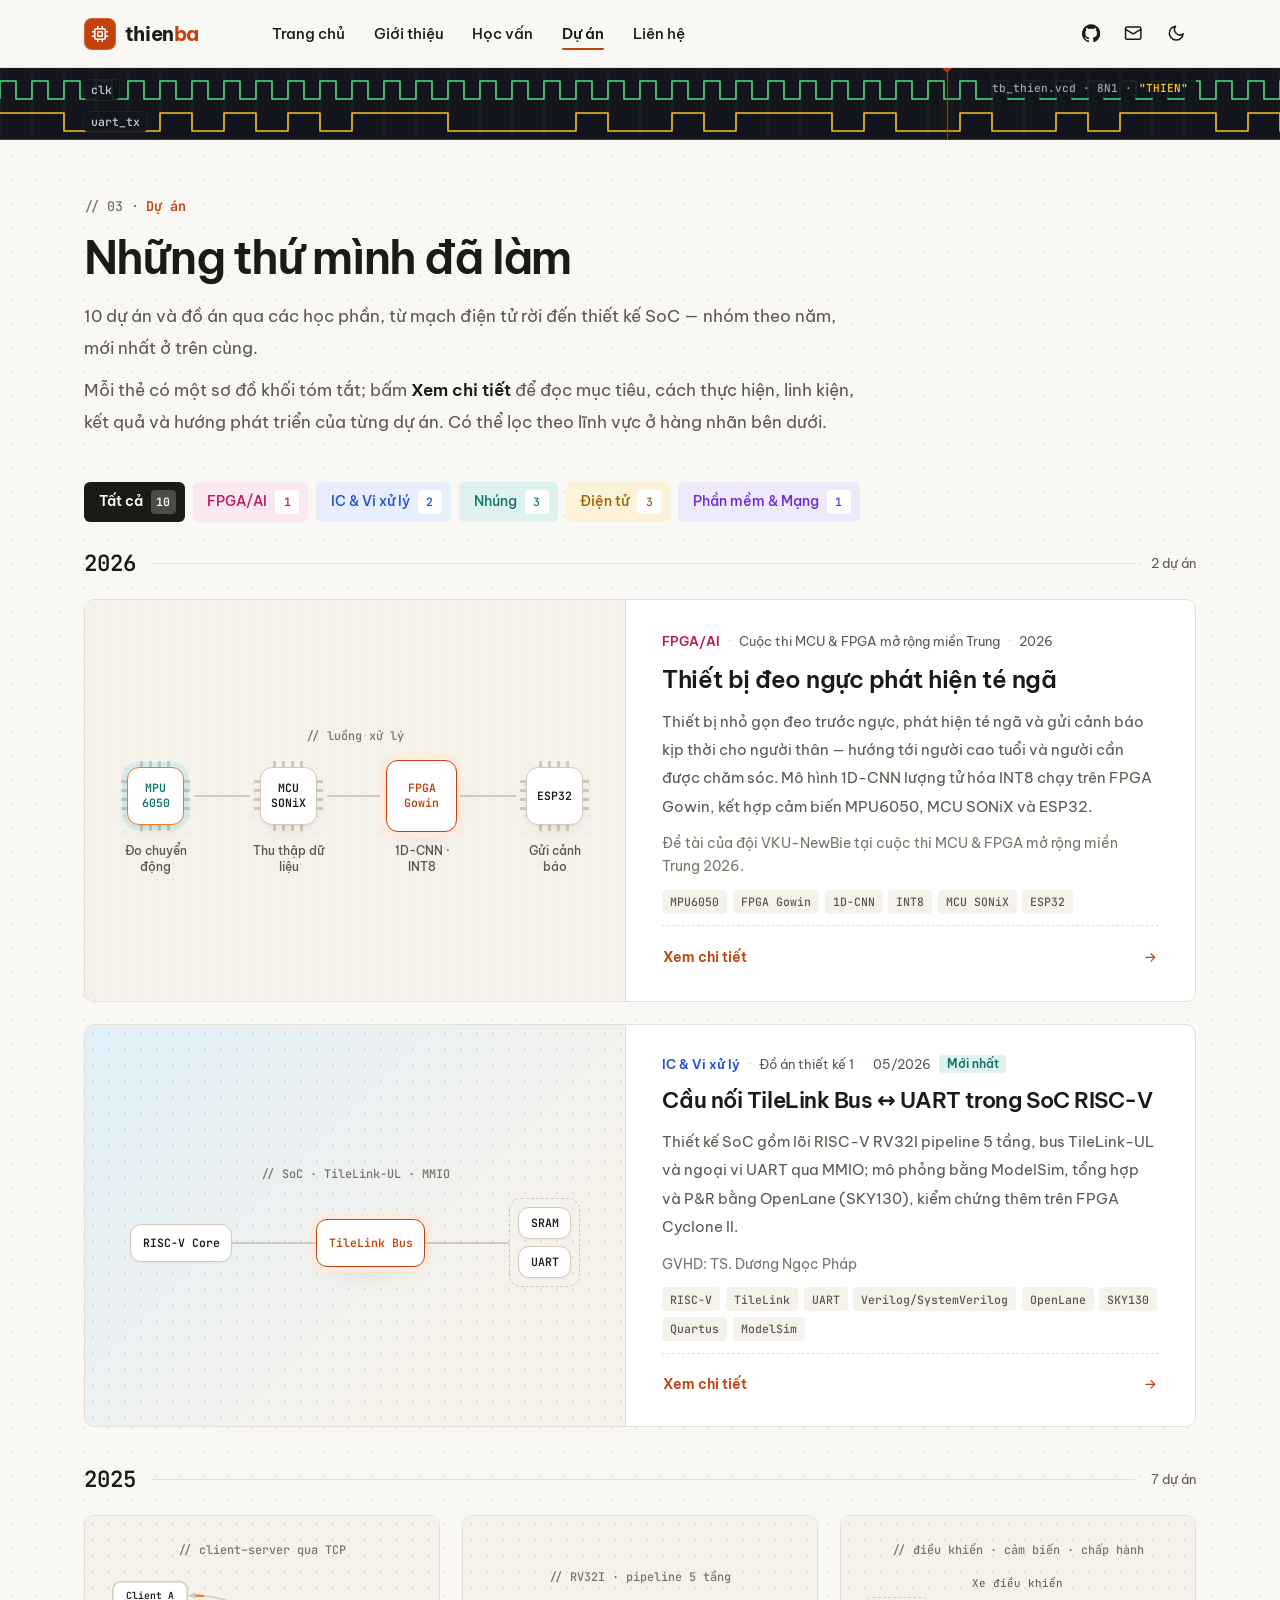
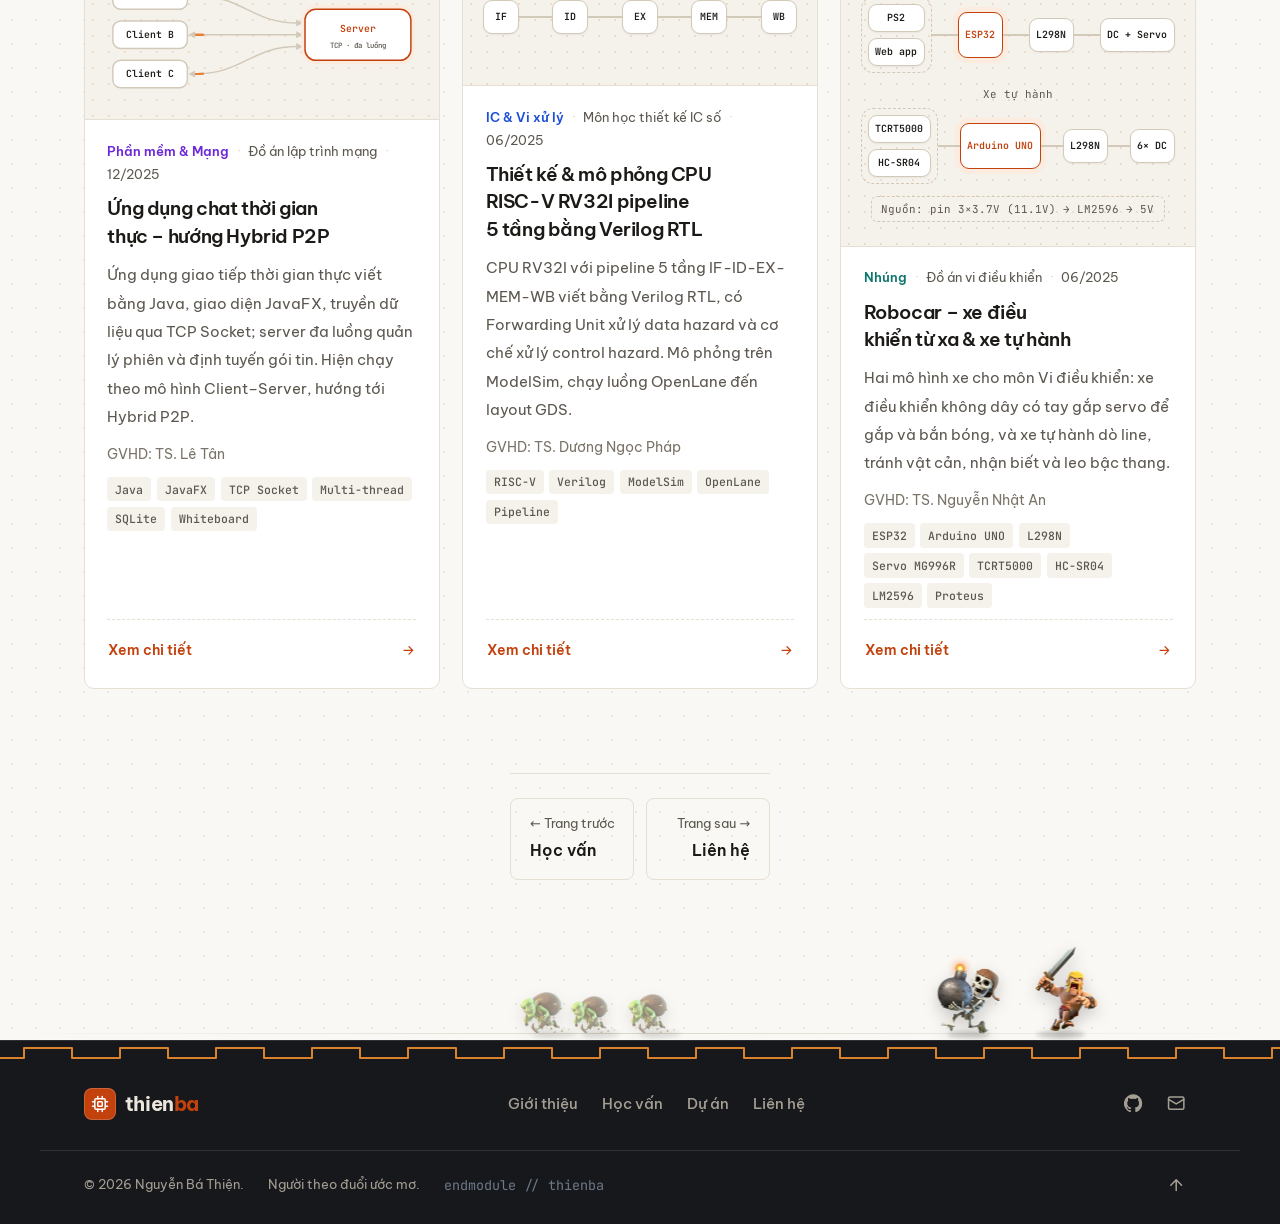
==== du-an.html @ 03f658b6 "Đổi chữ logo thiện.v thành thienba Co-Authored-By: Claude Opus 5.5 <noreply@anthropic.com>" ====
<!DOCTYPE html>
<html lang="vi">
<head>
  <meta charset="UTF-8">
  <meta name="viewport" content="width=device-width, initial-scale=1">

  <!-- ========== SEO cơ bản ========== -->
  <title>Dự án · Nguyễn Bá Thiện</title>
  <meta name="description" content="Các dự án và đồ án của Nguyễn Bá Thiện: CPU RISC-V RV32I pipeline 5 tầng, cầu nối TileLink ↔ UART trong SoC, AI trên FPGA, hệ thống nhúng với ESP32/Arduino và mạch điện tử số.">
  <meta name="author" content="Nguyễn Bá Thiện">
  <meta name="robots" content="index, follow">
  <meta name="theme-color" content="#faf8f4" media="(prefers-color-scheme: light)">
  <meta name="theme-color" content="#111214" media="(prefers-color-scheme: dark)">
  <!-- SỬA: khi có tên miền riêng (vd: thiennb23.id.vn từ 1/1/2027) thì đổi https://thienic.github.io/ ở cả 5 trang -->
  <link rel="canonical" href="https://thienic.github.io/du-an.html">

  <!-- ========== Open Graph (hiển thị khi chia sẻ lên Facebook, Zalo...) ========== -->
  <meta property="og:type" content="website">
  <meta property="og:site_name" content="Nguyễn Bá Thiện">
  <meta property="og:title" content="Dự án · Nguyễn Bá Thiện">
  <meta property="og:description" content="Các dự án và đồ án của Nguyễn Bá Thiện: CPU RISC-V RV32I pipeline 5 tầng, cầu nối TileLink ↔ UART trong SoC, AI trên FPGA, hệ thống nhúng với ESP32/Arduino và mạch điện tử số.">
  <meta property="og:locale" content="vi_VN">
  <meta property="og:url" content="https://thienic.github.io/du-an.html">
  <meta property="og:image" content="https://thienic.github.io/images/avatar.png">
  <meta name="twitter:card" content="summary_large_image">
  <meta name="twitter:title" content="Dự án · Nguyễn Bá Thiện">
  <meta name="twitter:description" content="Các dự án và đồ án của Nguyễn Bá Thiện: CPU RISC-V RV32I pipeline 5 tầng, cầu nối TileLink ↔ UART trong SoC, AI trên FPGA, hệ thống nhúng với ESP32/Arduino và mạch điện tử số.">

  <!-- Biểu tượng tab trình duyệt (hình con chip) -->
  <link rel="icon" href="data:image/svg+xml,%3Csvg xmlns='http://www.w3.org/2000/svg' viewBox='0 0 32 32'%3E%3Crect width='32' height='32' rx='8' fill='%23c2410c'/%3E%3Cg fill='none' stroke='%23fff' stroke-width='2' stroke-linecap='round'%3E%3Crect x='10' y='10' width='12' height='12' rx='2'/%3E%3Cpath d='M13 6v3M19 6v3M13 23v3M19 23v3M6 13h3M6 19h3M23 13h3M23 19h3'/%3E%3C/g%3E%3C/svg%3E">

  <!-- Font hỗ trợ tốt tiếng Việt -->
  <link rel="preconnect" href="https://fonts.googleapis.com">
  <link rel="preconnect" href="https://fonts.gstatic.com" crossorigin>
  <link href="https://fonts.googleapis.com/css2?family=Be+Vietnam+Pro:wght@400;500;600;700;800&family=JetBrains+Mono:wght@500;600&display=swap" rel="stylesheet">

  <!-- Áp dụng chế độ sáng/tối đã lưu TRƯỚC khi trang hiển thị (tránh nháy màu) -->
  <script>
    (function () {
      var root = document.documentElement;
      root.classList.add('js');
      try {
        var saved = localStorage.getItem('theme');
        if (saved === 'light' || saved === 'dark') root.setAttribute('data-theme', saved);
      } catch (e) { /* trình duyệt chặn localStorage: dùng theo hệ thống */ }
    })();
  </script>

  <!-- Giao diện chung của cả 5 trang -->
  <link rel="stylesheet" href="assets/site.css?v=1f36285a">
</head>
<body>
  <!-- Bộ biểu tượng SVG dùng chung (không cần sửa) -->
  <svg class="sprite" aria-hidden="true" focusable="false" xmlns="http://www.w3.org/2000/svg">
    <symbol id="i-chip" viewBox="0 0 24 24"><rect x="5" y="5" width="14" height="14" rx="2"/><rect x="9" y="9" width="6" height="6" rx="1"/><path d="M9 2v3M15 2v3M9 19v3M15 19v3M2 9h3M2 15h3M19 9h3M19 15h3"/></symbol>
    <symbol id="i-trophy" viewBox="0 0 24 24"><path d="M8 21h8M12 17v4M7 4h10v5a5 5 0 0 1-10 0z"/><path d="M17 5h3v2a3 3 0 0 1-3 3M7 5H4v2a3 3 0 0 0 3 3"/></symbol>
    <symbol id="i-star" viewBox="0 0 24 24"><path d="m12 2 3.1 6.3 6.9 1-5 4.9 1.2 6.8-6.2-3.2-6.2 3.2L7 14.2 2 9.3l6.9-1z"/></symbol>
    <symbol id="i-sun" viewBox="0 0 24 24"><circle cx="12" cy="12" r="4"/><path d="M12 2v2M12 20v2M4.9 4.9l1.4 1.4M17.7 17.7l1.4 1.4M2 12h2M20 12h2M4.9 19.1l1.4-1.4M17.7 6.3l1.4-1.4"/></symbol>
    <symbol id="i-moon" viewBox="0 0 24 24"><path d="M21 12.8A9 9 0 1 1 11.2 3a7 7 0 0 0 9.8 9.8z"/></symbol>
    <symbol id="i-menu" viewBox="0 0 24 24"><path d="M4 7h16M4 12h16M4 17h16"/></symbol>
    <symbol id="i-close" viewBox="0 0 24 24"><path d="M18 6 6 18M6 6l12 12"/></symbol>
    <symbol id="i-arrow" viewBox="0 0 24 24"><path d="M5 12h14M13 6l6 6-6 6"/></symbol>
    <symbol id="i-arrow-up" viewBox="0 0 24 24"><path d="M12 19V5M5 12l7-7 7 7"/></symbol>
    <symbol id="i-external" viewBox="0 0 24 24"><path d="M15 3h6v6M10 14 21 3M18 13v6a2 2 0 0 1-2 2H5a2 2 0 0 1-2-2V8a2 2 0 0 1 2-2h6"/></symbol>
    <symbol id="i-mail" viewBox="0 0 24 24"><rect x="2" y="4" width="20" height="16" rx="2"/><path d="m22 7-10 6L2 7"/></symbol>
    <symbol id="i-copy" viewBox="0 0 24 24"><rect x="9" y="9" width="13" height="13" rx="2"/><path d="M5 15H4a2 2 0 0 1-2-2V4a2 2 0 0 1 2-2h9a2 2 0 0 1 2 2v1"/></symbol>
    <symbol id="i-github" viewBox="0 0 24 24"><path fill="currentColor" stroke="none" d="M12 .3a12 12 0 0 0-3.8 23.4c.6.1.8-.3.8-.6v-2c-3.3.7-4-1.6-4-1.6-.6-1.4-1.4-1.8-1.4-1.8-1-.7.1-.7.1-.7 1.2.1 1.8 1.2 1.8 1.2 1.1 1.8 2.8 1.3 3.5 1 .1-.8.4-1.3.8-1.6-2.7-.3-5.5-1.3-5.5-5.9 0-1.3.5-2.4 1.2-3.2-.1-.3-.5-1.5.1-3.2 0 0 1-.3 3.3 1.2a11.5 11.5 0 0 1 6 0c2.3-1.5 3.3-1.2 3.3-1.2.6 1.7.2 2.9.1 3.2.8.8 1.2 1.9 1.2 3.2 0 4.6-2.8 5.6-5.5 5.9.4.4.8 1.1.8 2.2v3.3c0 .3.2.7.8.6A12 12 0 0 0 12 .3"/></symbol>
    <symbol id="i-cap" viewBox="0 0 24 24"><path d="M22 10 12 5 2 10l10 5 10-5z"/><path d="M6 12v5c3 3 9 3 12 0v-5"/></symbol>
    <symbol id="i-school" viewBox="0 0 24 24"><path d="M3 21h18M5 21V10l7-5 7 5v11"/><path d="M10 21v-5h4v5M12 10h.01"/></symbol>
    <symbol id="i-book" viewBox="0 0 24 24"><path d="M2 4h6a4 4 0 0 1 4 4v13a3 3 0 0 0-3-3H2zM22 4h-6a4 4 0 0 0-4 4v13a3 3 0 0 1 3-3h7z"/></symbol>
    <symbol id="i-pencil" viewBox="0 0 24 24"><path d="M12 20h9"/><path d="M16.5 3.5a2.1 2.1 0 0 1 3 3L7 19l-4 1 1-4z"/></symbol>
    <symbol id="i-code" viewBox="0 0 24 24"><path d="m16 18 6-6-6-6M8 6l-6 6 6 6"/></symbol>
    <symbol id="i-grid" viewBox="0 0 24 24"><rect x="3" y="3" width="18" height="18" rx="2"/><path d="M3 9h18M3 15h18M9 3v18M15 3v18"/></symbol>
    <symbol id="i-wifi" viewBox="0 0 24 24"><path d="M2 8.8a15 15 0 0 1 20 0M5 12.5a10 10 0 0 1 14 0M8.5 16.3a5 5 0 0 1 7 0M12 20h.01"/></symbol>
    <symbol id="i-users" viewBox="0 0 24 24"><path d="M16 21v-2a4 4 0 0 0-4-4H6a4 4 0 0 0-4 4v2"/><circle cx="9" cy="7" r="4"/><path d="M22 21v-2a4 4 0 0 0-3-3.9M16 3.1a4 4 0 0 1 0 7.8"/></symbol>
    <symbol id="i-user" viewBox="0 0 24 24"><circle cx="12" cy="8" r="4"/><path d="M4 21a8 8 0 0 1 16 0"/></symbol>
    <symbol id="i-bulb" viewBox="0 0 24 24"><path d="M9 18h6M10 22h4M12 2a7 7 0 0 0-4 12.7c.6.5 1 1.3 1 2.1v.2h6v-.2c0-.8.4-1.6 1-2.1A7 7 0 0 0 12 2z"/></symbol>
    <symbol id="i-cloud" viewBox="0 0 24 24"><path d="M12 2v2M4.9 4.9l1.4 1.4M20 12h2M19.1 4.9l-1.4 1.4M15.9 12.7a4 4 0 0 0-5.9-4.2"/><path d="M13 22H7a5 5 0 1 1 4.9-6H13a3 3 0 0 1 0 6z"/></symbol>
    <symbol id="i-board" viewBox="0 0 24 24"><rect x="4" y="3" width="16" height="18" rx="2"/><rect x="8" y="7" width="8" height="6" rx="1"/><path d="M8 17h.01M12 17h.01M16 17h.01"/></symbol>
    <symbol id="i-pin" viewBox="0 0 24 24"><path d="M20 10c0 6-8 12-8 12s-8-6-8-12a8 8 0 0 1 16 0z"/><circle cx="12" cy="10" r="3"/></symbol>
    <symbol id="i-activity" viewBox="0 0 24 24"><path d="M22 12h-4l-3 9L9 3l-3 9H2"/></symbol>
    <symbol id="i-chevron-down" viewBox="0 0 24 24"><path d="m6 9 6 6 6-6"/></symbol>
    <symbol id="i-lock" viewBox="0 0 24 24"><rect x="4" y="11" width="16" height="10" rx="2"/><path d="M8 11V7a4 4 0 0 1 8 0v4"/><path d="M12 15v2"/></symbol>
    <symbol id="i-unlock" viewBox="0 0 24 24"><rect x="4" y="11" width="16" height="10" rx="2"/><path d="M8 11V7a4 4 0 0 1 7.7-1.5"/><path d="M12 15v2"/></symbol>
  </svg>

  <a class="skip-link" href="#noi-dung">Bỏ qua, đến nội dung chính</a>

  <!-- ===================== THANH ĐIỀU HƯỚNG (giống nhau ở cả 5 trang) ===================== -->
  <header class="site-header">
    <nav class="nav container" aria-label="Điều hướng chính">
      <a class="brand" href="index.html" aria-label="Nguyễn Bá Thiện – Trang chủ">
        <span class="brand-mark" aria-hidden="true"><svg class="icon"><use href="#i-chip"/></svg></span><span class="wordmark" aria-hidden="true">thien<span class="wordmark-ext">ba</span></span>
      </a>

      <!-- Menu: mỗi mục là 1 trang riêng; trang đang mở có aria-current="page" -->
      <ul class="nav-menu" id="nav-menu">
        <li><a class="nav-link" href="index.html">Trang chủ</a></li>
        <li><a class="nav-link" href="gioi-thieu.html">Giới thiệu</a></li>
        <li><a class="nav-link" href="hoc-van.html">Học vấn</a></li>
        <li><a class="nav-link is-active" href="du-an.html" aria-current="page">Dự án</a></li>
        <li><a class="nav-link" href="lien-he.html">Liên hệ</a></li>
      </ul>

      <div class="nav-actions">
        <a class="icon-btn" href="https://github.com/thienic" target="_blank" rel="noopener noreferrer" aria-label="GitHub (mở tab mới)" title="GitHub">
          <svg class="icon" aria-hidden="true"><use href="#i-github"/></svg>
        </a>
        <a class="icon-btn" href="mailto:thiennb.23ce@vku.udn.vn" aria-label="Gửi email" title="Gửi email">
          <svg class="icon" aria-hidden="true"><use href="#i-mail"/></svg>
        </a>
        <button class="icon-btn theme-toggle" id="theme-toggle" type="button" aria-label="Đổi chế độ sáng/tối">
          <svg class="icon i-moon" aria-hidden="true"><use href="#i-moon"/></svg>
          <svg class="icon i-sun" aria-hidden="true"><use href="#i-sun"/></svg>
        </button>
      </div>
    </nav>
    <div class="scroll-progress" aria-hidden="true"></div>
  </header>

  <main id="noi-dung" tabindex="-1">

    <!-- ===================== ĐẦU TRANG ===================== -->
    <header class="page-hero">
      <div class="scope scope--mini" aria-hidden="true">
        <div class="scope-track"></div>
        <div class="container scope-inner">
          <ul class="scope-names">
            <li>clk</li>
            <li>uart_tx</li>
          </ul>
          <span class="scope-tag">tb_thien.vcd · 8N1 · <b>"THIEN"</b></span>
        </div>
        <span class="scope-cursor"></span>
      </div>
      <div class="container">
        <p class="eyebrow"><span class="eyebrow-num">03</span>Dự án</p>
        <h1 class="page-title">Những thứ mình đã làm</h1>
        <p class="page-lead">
          <span data-project-total>10</span> dự án và đồ án qua các học phần, từ mạch điện tử rời đến thiết kế SoC — nhóm theo năm, mới nhất ở trên cùng.
        </p>
        <p class="page-lead">
          Mỗi thẻ có một sơ đồ khối tóm tắt; bấm <strong>Xem chi tiết</strong> để đọc mục tiêu, cách thực hiện, linh kiện, kết quả và hướng phát triển của từng dự án. Có thể lọc theo lĩnh vực ở hàng nhãn bên dưới.
        </p>
      </div>
    </header>

    <!-- ===================== DANH SÁCH DỰ ÁN ===================== -->
    <section class="section section--page has-lane" id="du-an" aria-label="Danh sách dự án">
      <div class="container">
        <!-- Bộ lọc: các nút được tạo tự động từ PROJECT_FILTERS trong phần JS -->
        <div class="project-filters reveal" id="project-filters" role="group" aria-label="Lọc dự án theo lĩnh vực"></div>
        <p class="sr-only" id="projects-status" role="status" aria-live="polite"></p>

        <!-- Dự án nổi bật viết sẵn bằng HTML (nội dung chi tiết trong <template class="project-detail">).
             Các dự án còn lại được tạo tự động từ mảng `projects` trong phần JS. -->
        <div class="projects-grid" id="projects-grid">

          <!-- Dự án 1 (nổi bật) — data-category: nhóm lọc, cách nhau bằng dấu cách -->
          <article class="project project--featured reveal spotlight" data-project-id="fall" data-category="fpga" data-year="2026">
            <div class="project-cover" aria-hidden="true">
              <span class="cover-caption">// luồng xử lý</span>
              <!-- SỬA: kiểm tra lại vai trò của từng khối cho đúng thiết kế -->
              <div class="pipeline">
                <div class="pl-node pl-node--sensor">
                  <span class="pl-slot"><span class="pl-chip">MPU<br>6050</span></span>
                  <span class="pl-label">Đo chuyển động</span>
                </div>
                <span class="pl-wire"></span>
                <div class="pl-node">
                  <span class="pl-slot"><span class="pl-chip">MCU<br>SONiX</span></span>
                  <span class="pl-label">Thu thập dữ liệu</span>
                </div>
                <span class="pl-wire"></span>
                <div class="pl-node pl-node--main">
                  <span class="pl-slot"><span class="pl-chip">FPGA<br>Gowin</span></span>
                  <span class="pl-label">1D-CNN · INT8</span>
                </div>
                <span class="pl-wire"></span>
                <div class="pl-node">
                  <span class="pl-slot"><span class="pl-chip">ESP32</span></span>
                  <span class="pl-label">Gửi cảnh báo</span>
                </div>
              </div>
            </div>
            <div class="project-body">
              <p class="project-meta"><span class="project-cat tone-rose">FPGA/AI</span><span class="meta-sep" aria-hidden="true">·</span><span>Cuộc thi MCU &amp; FPGA mở rộng miền Trung</span><span class="meta-sep" aria-hidden="true">·</span><span>2026</span></p>
              <h3 class="project-title" id="p1-title">Thiết bị đeo ngực phát hiện té ngã</h3>
              <p class="project-desc">
                Thiết bị nhỏ gọn đeo trước ngực, phát hiện té ngã và gửi cảnh báo kịp thời cho người thân — hướng tới
                người cao tuổi và người cần được chăm sóc. Mô hình 1D-CNN lượng tử hóa INT8 chạy trên FPGA Gowin,
                kết hợp cảm biến MPU6050, MCU SONiX và ESP32.
              </p>
              <p class="project-advisor">Đề tài của đội VKU-NewBie tại cuộc thi MCU &amp; FPGA mở rộng miền Trung 2026.</p>
              <ul class="tech" aria-label="Công nghệ sử dụng">
                <li>MPU6050</li><li>FPGA Gowin</li><li>1D-CNN</li><li>INT8</li><li>MCU SONiX</li><li>ESP32</li>
              </ul>
              <div class="project-foot">
                <button class="btn btn--soft btn--sm" type="button" data-open-detail aria-haspopup="dialog" aria-describedby="p1-title">
                  Xem chi tiết <svg class="icon icon-arrow" aria-hidden="true"><use href="#i-arrow"/></svg>
                </button>
              </div>
              <!-- SỬA: nội dung chi tiết dự án 1 -->
              <template class="project-detail">
                <h3>Bài toán</h3>
                <p>Té ngã là nguy cơ lớn với người cao tuổi và người cần được chăm sóc. Một thiết bị nhỏ gọn đeo trước ngực giúp phát hiện té ngã và gửi cảnh báo kịp thời cho người thân.</p>
                <h3>Giải pháp</h3>
                <ul>
                  <li>Cảm biến MPU6050 (gia tốc kế và con quay hồi chuyển 3 trục) đo chuyển động của người đeo.</li>
                  <li>Mô hình 1D-CNN xử lý chuỗi dữ liệu chuyển động, được lượng tử hóa INT8 để chạy hiệu quả trên FPGA Gowin.</li>
                  <li>MCU SONiX đảm nhận thu thập và điều phối dữ liệu.</li>
                  <li>ESP32 phụ trách kết nối không dây để gửi cảnh báo.</li>
                </ul>
                <h3>Kết quả</h3>
                <p>Giải Ba Vòng chung kết cuộc thi MCU &amp; FPGA mở rộng miền Trung 2026.</p>
                <div class="modal-links">
                  <!-- SỬA: thay bằng link repo của dự án nếu có -->
                  <a class="btn btn--outline btn--sm" href="https://github.com/thienic" target="_blank" rel="noopener noreferrer">
                    <svg class="icon" aria-hidden="true"><use href="#i-github"/></svg>GitHub<span class="sr-only"> (mở tab mới)</span>
                  </a>
                </div>
              </template>
            </div>
          </article>
          <!-- Các thẻ dự án khác được chèn vào đây bằng JS -->
        </div>
        <p class="projects-empty" id="projects-empty" hidden>Chưa có dự án nào trong nhóm này.</p>
        <!-- Nút Xem thêm / Thu gọn: chỉ hiện khi số dự án vượt PROJECT_LIMIT (trong JS) -->
        <div class="projects-more" id="projects-more-wrap" hidden><div class="projects-more" id="projects-more-wrap" hidden>
          <button class="btn btn--outline" id="projects-more" type="button" aria-expanded="false" aria-controls="projects-grid">
            <span id="projects-more-label">Xem thêm</span>
            <svg class="icon" aria-hidden="true"><use href="#i-chevron-down"/></svg>
          </button>
        </div>

        <!-- Chuyển sang trang trước / sau -->
        <nav class="pager" aria-label="Chuyển trang">
        <a class="pager-link pager-link--prev" href="hoc-van.html">
          <span class="pager-label">← Trang trước</span>
          <span class="pager-title">Học vấn</span>
        </a>
        <a class="pager-link pager-link--next" href="lien-he.html">
          <span class="pager-label">Trang sau →</span>
          <span class="pager-title">Liên hệ</span>
        </a>
        </nav>
      </div>

      <!-- Nhân vật Clash of Clans của trang này (trang trí, bấm vào để xem chiêu).
           SỬA: --x = vị trí ban đầu, --s = cỡ; thêm/bớt nhân vật thì chép/xóa 1 thẻ .barb -->
      <div class="barb-lane barb-lane--section" aria-hidden="true">
        <span class="barb" style="--x:78%; --s:1.12"><span class="barb-body"><span class="barb-sprite"><img src="images/barbarian.png" alt="" width="250" height="296" decoding="async"></span><span class="barb-slash"></span></span><span class="barb-bubble"></span></span>
        <span class="barb barb--goblin" style="--x:40%; --s:1"><span class="barb-body"><span class="barb-sprite"><img src="images/goblin.png" alt="" width="332" height="181" decoding="async"></span><span class="barb-slash"></span></span><span class="barb-bubble"></span></span>
        <span class="barb barb--goblin" style="--x:30%; --s:0.9"><span class="barb-body"><span class="barb-sprite"><img src="images/goblin.png" alt="" width="332" height="181" decoding="async"></span><span class="barb-slash"></span></span><span class="barb-bubble"></span></span>
        <span class="barb barb--goblin" style="--x:20%; --s:0.95"><span class="barb-body"><span class="barb-sprite"><img src="images/goblin.png" alt="" width="332" height="181" decoding="async"></span><span class="barb-slash"></span></span><span class="barb-bubble"></span></span>
        <span class="barb barb--wb" data-face="-1" style="--x:70%; --s:1"><span class="barb-body"><span class="barb-sprite"><img src="images/wall-breaker.png" alt="" width="220" height="238" decoding="async"></span><span class="barb-slash"></span></span><span class="barb-bubble"></span></span>
      </div>
    </section>
  </main>

  <!-- ===================== CHÂN TRANG (giống nhau ở cả 5 trang) ===================== -->
  <footer class="site-footer">
    <div class="footer-signal" aria-hidden="true"></div>
    <div class="container footer-main">
      <a class="brand" href="index.html" aria-label="Trang chủ">
        <span class="brand-mark" aria-hidden="true"><svg class="icon"><use href="#i-chip"/></svg></span><span class="wordmark" aria-hidden="true">thien<span class="wordmark-ext">ba</span></span>
      </a>
      <nav aria-label="Liên kết chân trang">
        <ul class="footer-nav">
          <li><a href="gioi-thieu.html">Giới thiệu</a></li>
          <li><a href="hoc-van.html">Học vấn</a></li>
          <li><a href="du-an.html">Dự án</a></li>
          <li><a href="lien-he.html">Liên hệ</a></li>
        </ul>
      </nav>
      <div class="footer-icons">
        <a class="icon-btn" href="https://github.com/thienic" target="_blank" rel="noopener noreferrer" aria-label="GitHub (mở tab mới)" title="GitHub">
          <svg class="icon" aria-hidden="true"><use href="#i-github"/></svg>
        </a>
        <a class="icon-btn" href="mailto:thiennb.23ce@vku.udn.vn" aria-label="Gửi email" title="Gửi email">
          <svg class="icon" aria-hidden="true"><use href="#i-mail"/></svg>
        </a>
      </div>
    </div>
    <div class="container footer-bottom">
      <p><span>© 2026 Nguyễn Bá Thiện.</span><span>Người theo đuổi ước mơ.</span><span class="footer-code">endmodule // thienba</span></p>
      <a class="icon-btn" href="#top" aria-label="Lên đầu trang" title="Lên đầu trang">
        <svg class="icon" aria-hidden="true"><use href="#i-arrow-up"/></svg>
      </a>
    </div>
  </footer>

  <!-- Hộp thoại chi tiết dự án (nội dung được điền tự động) -->
  <dialog class="modal" id="project-dialog" aria-labelledby="dialog-title" aria-modal="true">
    <div class="modal-head">
      <h2 id="dialog-title">Chi tiết dự án</h2>
      <button class="icon-btn" type="button" data-close-dialog aria-label="Đóng" autofocus>
        <svg class="icon" aria-hidden="true"><use href="#i-close"/></svg>
      </button>
    </div>
    <div class="modal-body" id="dialog-body"></div>
  </dialog>

  <!-- Thông báo nhỏ (ví dụ: đã sao chép email) -->
  <div class="toast" id="toast" role="status" aria-live="polite"></div>

  <!-- Nút lên đầu trang (hiện khi đã cuộn xuống) -->
  <a class="to-top" id="to-top" href="#top" aria-label="Lên đầu trang" title="Lên đầu trang">
    <svg class="icon" aria-hidden="true"><use href="#i-arrow-up"/></svg>
  </a>

  <!-- Mã dùng chung của cả 5 trang -->
  <script src="assets/site.js?v=5d84a2a9"></script>
</body>
</html>
---- assets/site.css ----
/* Giao diện chung cho mọi trang (index, gioi-thieu, hoc-van, du-an, lien-he).
   SỬA màu chủ đạo ở mục 1; các mục được đánh số theo thứ tự xuất hiện trên trang. */
/* =========================================================
   1. BIẾN MÀU & KÍCH THƯỚC (đổi màu chủ đạo tại đây)
   ========================================================= */

:root {
  color-scheme: light;
  /* Nền "giấy ấm" + màu nhấn đồng (copper) như chân chip / đường mạch in */
  --bg: #faf8f4;
  --bg-alt: #f3efe7;
  --surface: #ffffff;
  --surface-2: #f5f2ec;
  --border: #e5dfd4;
  --border-strong: #d2c9b9;
  --text: #1c1a17;
  --text-muted: #5c574f;
  --text-faint: #7a7368;
  --primary: #c2410c;
  --primary-hover: #9a3412;
  --primary-glow: rgba(194, 65, 12, 0.25);
  --on-primary: #ffffff;
  --primary-soft: #fcebdf;
  --primary-ink: #9a3412;
  --accent: #0f766e;
  --accent-bright: #ea7a2e;
  --accent-soft: #e0f2ef;
  /* Bảng màu phụ cho nhãn chủ đề */
  --rose: #be185d;
  --rose-soft: #fce8f1;
  --teal: #0f766e;
  --teal-soft: #e0f2ef;
  --amber: #a16207;
  --amber-soft: #fbf2d8;
  --sky: #0369a1;
  --sky-soft: #e0f0fa;
  --violet: #6d28d9;
  --violet-soft: #efe9fc;
  --blue: #1d4ed8;
  --blue-soft: #e8eefc;
  /* Dải waveform, chân chip, chân trang tối */
  --scope-bg: #12161c;
  --scope-edge: rgba(194, 65, 12, 0.55);
  --scope-label: rgba(18, 22, 28, 0.9);
  --pin: #c98a3a;
  --foot-bg: #16181c;
  --foot-ink: #ebe5db;
  --foot-muted: #a59e93;
  --foot-line: rgba(255, 255, 255, 0.1);
  --grid-dot: rgba(28, 26, 23, 0.075);
  /* Màu huy chương (dùng trong phần Học vấn đã mở khóa) */
  --gold-bg: #fdf6dc;
  --gold-border: #efd98f;
  --gold-text: #6e4c00;
  --bronze-bg: #fbefe6;
  --bronze-text: #7a3510;
  --bronze-border: #ebc4a6;
  --green-bg: #e8f7ee;
  --green-border: #b5e3c7;
  --success-text: #15803d;
  --nav-bg: rgba(250, 248, 244, 0.9);
  --circuit: #c2410c;
  --circuit-opacity: 0.13;
  --dot: rgba(194, 65, 12, 0.13);
  --shadow-sm: 0 1px 2px rgba(28, 26, 23, 0.06);
  --shadow: 0 1px 2px rgba(28, 26, 23, 0.05), 0 10px 28px -16px rgba(28, 26, 23, 0.25);
  --shadow-lg: 0 2px 4px rgba(28, 26, 23, 0.06), 0 26px 50px -26px rgba(28, 26, 23, 0.4);
  --focus: #c2410c;
  --tab-active: #fcebdf;

  --font: "Be Vietnam Pro", system-ui, -apple-system, "Segoe UI", Roboto, Arial, sans-serif;
  --mono: "JetBrains Mono", ui-monospace, SFMono-Regular, Consolas, monospace;
  --radius-sm: 6px;
  --radius: 8px;
  --radius-lg: 12px;
  --nav-h: 68px;
  --container: 1200px;
  --ease: cubic-bezier(0.2, 0.7, 0.2, 1);
}

/* Chế độ tối: theo hệ thống (khi người dùng chưa chọn) */
@media (prefers-color-scheme: dark) {
  :root:not([data-theme="light"]) {
    color-scheme: dark;
    --bg: #111214;
    --bg-alt: #16181b;
    --surface: #1a1c20;
    --surface-2: #212429;
    --border: #2b2f35;
    --border-strong: #3b4048;
    --text: #ece7df;
    --text-muted: #aaa398;
    --text-faint: #8d877d;
    --primary: #f59a5b;
    --primary-hover: #ffb98a;
    --primary-glow: rgba(245, 154, 91, 0.3);
    --on-primary: #1a0e05;
    --primary-soft: rgba(245, 154, 91, 0.14);
    --primary-ink: #ffc9a3;
    --accent: #3dd6c0;
    --accent-bright: #f59a5b;
    --accent-soft: rgba(61, 214, 192, 0.12);
    --rose: #f48fb8;
    --rose-soft: rgba(244, 143, 184, 0.13);
    --teal: #3dd6c0;
    --teal-soft: rgba(61, 214, 192, 0.12);
    --amber: #f0c46a;
    --amber-soft: rgba(240, 196, 106, 0.13);
    --sky: #7cc4ef;
    --sky-soft: rgba(124, 196, 239, 0.13);
    --violet: #b9a2f5;
    --violet-soft: rgba(185, 162, 245, 0.14);
    --blue: #8fb0ff;
    --blue-soft: rgba(143, 176, 255, 0.13);
    --scope-bg: #0b0c0e;
    --scope-edge: rgba(245, 154, 91, 0.4);
    --scope-label: rgba(11, 12, 14, 0.9);
    --pin: #d4994d;
    --foot-bg: #0b0c0e;
    --foot-ink: #e6e0d6;
    --foot-muted: #a39c91;
    --foot-line: rgba(255, 255, 255, 0.09);
    --grid-dot: rgba(255, 255, 255, 0.045);
    --gold-bg: rgba(250, 204, 21, 0.10);
    --gold-border: rgba(250, 204, 21, 0.32);
    --gold-text: #f5d77a;
    --bronze-bg: rgba(205, 127, 50, 0.13);
    --bronze-text: #f2b88f;
    --bronze-border: rgba(205, 127, 50, 0.4);
    --green-bg: rgba(34, 197, 94, 0.11);
    --green-border: rgba(34, 197, 94, 0.36);
    --success-text: #86efac;
    --nav-bg: rgba(17, 18, 20, 0.86);
    --circuit: #f59a5b;
    --circuit-opacity: 0.16;
    --dot: rgba(245, 154, 91, 0.12);
    --shadow-sm: 0 1px 2px rgba(0, 0, 0, 0.4);
    --shadow: 0 1px 2px rgba(0, 0, 0, 0.35), 0 10px 28px -14px rgba(0, 0, 0, 0.6);
    --shadow-lg: 0 2px 4px rgba(0, 0, 0, 0.35), 0 24px 48px -24px rgba(0, 0, 0, 0.7);
    --focus: #ffb98a;
    --tab-active: rgba(245, 154, 91, 0.14);
  }
}

/* Chế độ tối: khi người dùng bấm nút chọn */
:root[data-theme="dark"] {
  color-scheme: dark;
  --bg: #111214;
  --bg-alt: #16181b;
  --surface: #1a1c20;
  --surface-2: #212429;
  --border: #2b2f35;
  --border-strong: #3b4048;
  --text: #ece7df;
  --text-muted: #aaa398;
  --text-faint: #8d877d;
  --primary: #f59a5b;
  --primary-hover: #ffb98a;
  --primary-glow: rgba(245, 154, 91, 0.3);
  --on-primary: #1a0e05;
  --primary-soft: rgba(245, 154, 91, 0.14);
  --primary-ink: #ffc9a3;
  --accent: #3dd6c0;
  --accent-bright: #f59a5b;
  --accent-soft: rgba(61, 214, 192, 0.12);
  --rose: #f48fb8;
  --rose-soft: rgba(244, 143, 184, 0.13);
  --teal: #3dd6c0;
  --teal-soft: rgba(61, 214, 192, 0.12);
  --amber: #f0c46a;
  --amber-soft: rgba(240, 196, 106, 0.13);
  --sky: #7cc4ef;
  --sky-soft: rgba(124, 196, 239, 0.13);
  --violet: #b9a2f5;
  --violet-soft: rgba(185, 162, 245, 0.14);
  --blue: #8fb0ff;
  --blue-soft: rgba(143, 176, 255, 0.13);
  --scope-bg: #0b0c0e;
  --scope-edge: rgba(245, 154, 91, 0.4);
  --scope-label: rgba(11, 12, 14, 0.9);
  --pin: #d4994d;
  --foot-bg: #0b0c0e;
  --foot-ink: #e6e0d6;
  --foot-muted: #a39c91;
  --foot-line: rgba(255, 255, 255, 0.09);
  --grid-dot: rgba(255, 255, 255, 0.045);
  --gold-bg: rgba(250, 204, 21, 0.10);
  --gold-border: rgba(250, 204, 21, 0.32);
  --gold-text: #f5d77a;
  --bronze-bg: rgba(205, 127, 50, 0.13);
  --bronze-text: #f2b88f;
  --bronze-border: rgba(205, 127, 50, 0.4);
  --green-bg: rgba(34, 197, 94, 0.11);
  --green-border: rgba(34, 197, 94, 0.36);
  --success-text: #86efac;
  --nav-bg: rgba(17, 18, 20, 0.86);
  --circuit: #f59a5b;
  --circuit-opacity: 0.16;
  --dot: rgba(245, 154, 91, 0.12);
  --shadow-sm: 0 1px 2px rgba(0, 0, 0, 0.4);
  --shadow: 0 1px 2px rgba(0, 0, 0, 0.35), 0 10px 28px -14px rgba(0, 0, 0, 0.6);
  --shadow-lg: 0 2px 4px rgba(0, 0, 0, 0.35), 0 24px 48px -24px rgba(0, 0, 0, 0.7);
  --focus: #ffb98a;
  --tab-active: rgba(245, 154, 91, 0.14);
}

/* =========================================================
   2. NỀN TẢNG
   ========================================================= */
*, *::before, *::after { box-sizing: border-box; }

html {
  -webkit-text-size-adjust: 100%;
  scroll-padding-top: calc(var(--nav-h) + 12px);   /* cuộn tới mục: tiêu đề không bị thanh menu che */
  scrollbar-width: thin;                            /* thanh cuộn mảnh, màu theo giao diện sáng/tối */
  scrollbar-color: var(--border-strong) var(--bg);
}
/* Thanh cuộn cho trình duyệt dùng ::-webkit-scrollbar (Safari, Chrome cũ) */
::-webkit-scrollbar { width: 10px; height: 10px; }
::-webkit-scrollbar-track { background: var(--bg); }
::-webkit-scrollbar-thumb { background: var(--border-strong); border: 2px solid var(--bg); border-radius: 999px; }
::-webkit-scrollbar-thumb:hover { background: var(--primary); }
@media (prefers-reduced-motion: no-preference) {
  html { scroll-behavior: smooth; }
}

body {
  margin: 0;
  font-family: var(--font);
  font-size: 1rem;
  line-height: 1.7;
  color: var(--text);
  background: var(--bg);
  -webkit-font-smoothing: antialiased;
  text-rendering: optimizeLegibility;
  transition: background-color 0.3s, color 0.3s;
}
body:has(dialog[open]) { overflow: hidden; }
body { overflow-x: clip; }
/* Nền chấm lưới nhạt như bo mạch / breadboard */
body {
  background-image: radial-gradient(var(--grid-dot) 1px, transparent 1.3px);
  background-size: 24px 24px;
}   /* khi nội dung rung (vụ nổ) không làm hiện thanh cuộn ngang */

img { max-width: 100%; height: auto; display: block; }
h1, h2, h3, h4 { margin: 0; line-height: 1.3; font-weight: 600; letter-spacing: -0.015em; }
p { margin: 0; }
a { color: var(--primary); text-underline-offset: 3px; }
button { font: inherit; }

:focus-visible {
  outline: 3px solid var(--focus);
  outline-offset: 3px;
  border-radius: 6px;
}

.sr-only {
  position: absolute !important;
  width: 1px; height: 1px;
  padding: 0; margin: -1px;
  overflow: hidden; clip: rect(0 0 0 0);
  white-space: nowrap; border: 0;
}

.skip-link {
  position: fixed;
  left: 16px; top: -100px;
  z-index: 200;
  padding: 0.7rem 1.1rem;
  border-radius: 10px;
  background: var(--primary);
  color: var(--on-primary);
  font-weight: 600;
  text-decoration: none;
  transition: top 0.2s;
}
.skip-link:focus { top: 12px; }

.container {
  width: 100%;
  max-width: var(--container);
  margin-inline: auto;
  padding-inline: clamp(16px, 3.5vw, 44px);
}

.sprite { position: absolute; width: 0; height: 0; overflow: hidden; }
.icon {
  width: 1.25em; height: 1.25em;
  flex-shrink: 0;
  fill: none;
  stroke: currentColor;
  stroke-width: 2;
  stroke-linecap: round;
  stroke-linejoin: round;
}

/* =========================================================
   3. NÚT BẤM, NHÃN, THẺ TAG
   ========================================================= */
.btn {
  display: inline-flex;
  align-items: center;
  justify-content: center;
  gap: 0.5rem;
  min-height: 44px;
  padding: 0.65rem 1.15rem;
  border-radius: var(--radius-sm);
  border: 1px solid transparent;
  font-weight: 600;
  font-size: 0.93rem;
  line-height: 1.2;
  text-decoration: none;
  cursor: pointer;
  transition: transform 0.2s var(--ease), translate 0.3s var(--ease), background-color 0.2s, border-color 0.2s, color 0.2s;
}
.btn .icon { width: 1.05em; height: 1.05em; transition: transform 0.2s var(--ease); }
.btn:hover .icon-arrow { transform: translateX(3px); }

.btn--primary { background: var(--primary); color: var(--on-primary); }
.btn--primary:hover { background: var(--primary-hover); transform: translateY(-1px); }

.btn--outline { background: var(--surface); color: var(--text); border-color: var(--border-strong); }
.btn--outline:hover { border-color: var(--primary); color: var(--primary); background: var(--primary-soft); }

.btn--soft { background: var(--primary-soft); color: var(--primary-ink); }
.btn--soft:hover { background: var(--primary); color: var(--on-primary); }

.btn--sm { min-height: 40px; padding: 0.5rem 0.95rem; font-size: 0.88rem; }

.icon-btn {
  display: inline-grid;
  place-items: center;
  width: 40px; height: 40px;
  border-radius: var(--radius-sm);
  border: 0;
  background: transparent;
  color: var(--text);
  cursor: pointer;
  transition: color 0.2s, background-color 0.2s;
}
.icon-btn:hover { color: var(--primary); background: var(--surface-2); }
.icon-btn .icon { width: 1.15rem; height: 1.15rem; }

/* Liên kết dạng chữ có mũi tên (giống "Đọc bài >" của trang mẫu) */
.text-link {
  display: inline-flex;
  align-items: center;
  gap: 0.45rem;
  min-height: 40px;
  color: var(--text);
  font-weight: 500;
  font-size: 0.95rem;
  text-decoration: none;
  transition: color 0.2s;
}
.text-link:hover { color: var(--primary); }
.text-link .icon { width: 1.05em; height: 1.05em; }
.text-link .icon-ext { width: 0.8em; height: 0.8em; color: var(--text-faint); transition: translate 0.2s var(--ease); }
.text-link:hover .icon-ext { translate: 2px -2px; color: var(--primary); }

.badge {
  display: inline-flex;
  align-items: center;
  gap: 0.35rem;
  padding: 0.12rem 0.55rem;
  border-radius: 4px;
  border: 1px solid transparent;
  font-size: 0.76rem;
  font-weight: 600;
  line-height: 1.55;
  white-space: nowrap;
}
.badge .icon { width: 0.95em; height: 0.95em; }
/* Nhãn kết quả: màu nhạt, phẳng, không phô trương */
.badge--gold   { --m1: #fff4b8; --m2: #e9b10a; --m3: #a87400; background: var(--gold-bg);   color: var(--gold-text);   border-color: var(--gold-border); }
.badge--bronze { --m1: #fde0c8; --m2: #cd7f32; --m3: #78390f; background: var(--bronze-bg); color: var(--bronze-text); border-color: var(--bronze-border); }
.badge--green  { --m1: #c6f6d5; --m2: #22c55e; --m3: #116b33; background: var(--green-bg);  color: var(--success-text); border-color: var(--green-border); }
.badge--gold, .badge--bronze, .badge--green { padding-left: 0.3rem; }
.medal {
  display: grid;
  place-items: center;
  width: 1.15em; height: 1.15em;
  flex-shrink: 0;
  border-radius: 50%;
  background: radial-gradient(circle at 32% 28%, var(--m1), var(--m2) 55%, var(--m3));
  color: #fff;
}
.badge .medal .icon { width: 0.7em; height: 0.7em; fill: currentColor; stroke: none; }
.badge--honor { background: var(--primary-soft); color: var(--primary-ink); }

.tags { list-style: none; margin: 0; padding: 0; display: flex; flex-wrap: wrap; gap: 0.45rem; }
.tag {
  display: inline-flex;
  align-items: center;
  padding: 0.28rem 0.7rem;
  border-radius: var(--radius-sm);
  background: var(--surface-2);
  color: var(--text);
  font-size: 0.86rem;
  font-weight: 500;
  line-height: 1.45;
}

/* Nhãn màu theo chủ đề (tone-*) */
.tone-blue   { --tone: var(--blue);    --tone-soft: var(--blue-soft); }
.tone-rose   { --tone: var(--rose);    --tone-soft: var(--rose-soft); }
.tone-teal   { --tone: var(--teal);    --tone-soft: var(--teal-soft); }
.tone-amber  { --tone: var(--amber);   --tone-soft: var(--amber-soft); }
.tone-sky    { --tone: var(--sky);     --tone-soft: var(--sky-soft); }
.tone-violet { --tone: var(--violet);  --tone-soft: var(--violet-soft); }
.tone-slate  { --tone: var(--text);    --tone-soft: var(--surface-2); }

.chip-list { list-style: none; display: flex; flex-wrap: wrap; gap: 0.45rem; margin: 0; padding: 0; }
.chip {
  display: inline-flex;
  align-items: center;
  padding: 0.3rem 0.7rem;
  border-radius: var(--radius-sm);
  background: var(--tone-soft, var(--surface-2));
  color: var(--tone, var(--text));
  font-size: 0.85rem;
  font-weight: 500;
  line-height: 1.45;
}
/* Nhãn viền tròn (dùng ở phần đầu trang, như "Những điều mình tò mò") */
.chip--line {
  padding: 0.3rem 0.7rem;
  border-radius: 4px;
  background: var(--surface);
  font-family: var(--mono);
  font-size: 0.8rem;
  border: 1px solid var(--border);
  border-color: color-mix(in srgb, var(--tone, var(--text)) 38%, transparent);
}

.icon-tile {
  display: grid;
  place-items: center;
  width: 42px; height: 42px;
  flex-shrink: 0;
  border-radius: 50%;
  background: var(--tone-soft, var(--primary-soft));
  color: var(--tone, var(--primary));
}
.icon-tile .icon { width: 1.15rem; height: 1.15rem; }

/* Logo: biểu tượng con chip + "thienba" (phần "ba" màu đồng) */
.brand-mark {
  display: grid;
  place-items: center;
  width: 32px; height: 32px;
  flex-shrink: 0;
  border-radius: 8px;
  background: var(--primary);
  color: #fff;
  box-shadow: inset 0 0 0 1px rgba(255, 255, 255, 0.18);
  transition: rotate 0.3s var(--ease);
}
.brand-mark .icon { width: 18px; height: 18px; }
.brand:hover .brand-mark { rotate: -8deg; }
.wordmark {
  font-weight: 700;
  font-size: 1.22rem;
  line-height: 1;
  letter-spacing: -0.02em;
  color: var(--text);
  white-space: nowrap;
}
.wordmark-ext { color: var(--primary); }

/* =========================================================
   4. THANH ĐIỀU HƯỚNG CỐ ĐỊNH
   (nền giấy mờ; cuộn xuống thì đổ bóng nhẹ)
   ========================================================= */
.site-header {
  position: fixed;
  inset: 0 0 auto 0;
  z-index: 50;
  height: var(--nav-h);
  background: var(--nav-bg);
  -webkit-backdrop-filter: saturate(160%) blur(12px);
  backdrop-filter: saturate(160%) blur(12px);
  border-bottom: 1px solid var(--border);
  transition: box-shadow 0.3s;
}
.site-header.is-scrolled { box-shadow: var(--shadow-sm); }

.nav { display: flex; flex-wrap: wrap; align-items: center; align-content: flex-start; justify-content: space-between; column-gap: 1.5rem; height: 100%; }
@media (min-width: 900px) { .nav { align-content: center; } }

.brand {
  display: inline-flex;
  align-items: center;
  gap: 0.55rem;
  min-height: 44px;
  color: var(--text);
  text-decoration: none;
}

.nav-menu {
  display: flex;
  gap: 0.2rem;
  margin: 0 auto 0 2.25rem;
  padding: 0;
  list-style: none;
}
.nav-link {
  display: flex;
  align-items: center;
  min-height: 38px;
  padding: 0 0.8rem;
  border-radius: var(--radius-sm);
  color: var(--text);
  font-weight: 500;
  font-size: 0.93rem;
  white-space: nowrap;
  text-decoration: none;
  transition: color 0.2s, background-color 0.2s;
}
.nav-link { position: relative; }
.nav-link::after {
  content: "";
  position: absolute;
  left: 0.8rem; right: 0.8rem; bottom: 3px;
  height: 2px;
  border-radius: 2px;
  background: var(--primary);
  transform: scaleX(0);
  transition: transform 0.25s var(--ease);
}
.nav-link:hover { color: var(--text); }
.nav-link:hover::after { transform: scaleX(0.45); }
.nav-link.is-active { color: var(--text); font-weight: 600; }
.nav-link.is-active::after { transform: scaleX(1); }

.nav-actions { display: flex; align-items: center; gap: 0.15rem; }

.theme-toggle .i-sun { display: none; }
.theme-toggle[data-mode="dark"] .i-sun { display: block; }
.theme-toggle[data-mode="dark"] .i-moon { display: none; }

/* Điện thoại & máy tính bảng: menu xuống hàng thứ hai, vuốt ngang được */
@media (max-width: 899.98px) {
  :root { --nav-h: 108px; }
  .brand, .nav-actions { height: 60px; }
  .wordmark { font-size: 1.15rem; }
  .nav-menu {
    position: relative;
    order: 3;
    flex: 1 0 100%;
    margin: 0;
    overflow-x: auto;
    scrollbar-width: none;
  }
  .nav-menu::-webkit-scrollbar { display: none; }
  .nav-link { min-height: 40px; padding: 0 0.75rem; }
  .nav-link::after { left: 0.75rem; right: 0.75rem; bottom: 2px; }
}

/* Trang cuộn liên tục: mọi mục luôn hiển thị, xếp từ trên xuống theo thứ tự menu */
[hidden] { display: none !important; }
main > section[tabindex="-1"]:focus { outline: none; }   /* không viền khi được focus do bấm menu */

/* =========================================================
   5. HERO (dải waveform + giới thiệu ngắn + ảnh trong khung con chip)
   ========================================================= */
.hero {
  position: relative;
  isolation: isolate;
  overflow: hidden;
  padding: var(--nav-h) 0 128px;
}
.hero > .scope { margin-bottom: clamp(2.25rem, 5vw, 3.75rem); }

/* Dải waveform kiểu cửa sổ mô phỏng ModelSim (điểm nhấn của website).
   Hình tín hiệu ở assets/site-wave.svg: uart_tx gửi chuỗi "THIEN", trôi sang trái liên tục. */
.scope {
  position: relative;
  overflow: hidden;
  height: 132px;
  background: var(--scope-bg);
  border-bottom: 1px solid var(--scope-edge);
  color: #9aa4b2;
}
.scope--mini { height: 72px; }
@media (max-width: 599px) {
  .scope--full { height: 72px; }               /* điện thoại: chỉ hiện clk + uart_tx */
  .scope--full .scope-names li:nth-child(n + 3) { display: none; }
}
.scope-track {
  position: absolute;
  top: 0; bottom: 0; left: 0;
  width: calc(100% + 1920px);
  background: url("site-wave.svg?v=19f974a4") repeat-x 0 0 / 1920px 132px;
  animation: scope-run 32s linear infinite;
}
@keyframes scope-run { to { translate: -1920px 0; } }
.scope-inner { position: relative; height: 100%; }
.scope-names {
  display: flex;
  flex-direction: column;
  align-items: flex-start;
  gap: 12px;
  margin: 0;
  padding: 12px 0 0;
  list-style: none;
}
.scope-names li {
  height: 20px;
  padding: 0 0.45rem;
  border-radius: 4px;
  background: var(--scope-label);
  box-shadow: 0 0 0 1px rgba(255, 255, 255, 0.06);
  font: 500 0.72rem/20px var(--mono);
  color: #c7cfda;
}
.scope-tag {
  position: absolute;
  top: 10px; right: clamp(16px, 3.5vw, 44px);
  padding: 0 0.5rem;
  border-radius: 4px;
  background: var(--scope-label);
  font: 500 0.7rem/20px var(--mono);
  color: #9aa4b2;
}
.scope-tag b { color: #fbbf24; font-weight: 600; }
@media (max-width: 599px) { .scope-tag { display: none; } }
/* Con trỏ đo thời gian (cursor) màu đồng */
.scope-cursor {
  position: absolute;
  top: 0; bottom: 0; left: 74%;
  width: 1px;
  background: var(--primary);
  box-shadow: 0 0 8px var(--primary);
  opacity: 0.85;
}
.scope-cursor::before {
  content: "";
  position: absolute;
  top: 0; left: -5px;
  border: 5px solid transparent;
  border-top-color: var(--primary);
}

.hero-grid { display: grid; gap: 2.25rem; align-items: center; width: 100%; }
@media (min-width: 900px) {
  .hero-grid { grid-template-columns: minmax(0, 1.3fr) minmax(0, 0.85fr); gap: clamp(3rem, 7vw, 6rem); }
}

.hero-kicker { font-family: var(--mono); font-size: 0.85rem; font-weight: 500; color: var(--primary); }
.hero-kicker::before { content: "> "; color: var(--text-faint); }
.hero-title {
  margin-top: 0.55rem;
  font-size: clamp(2.2rem, 4.8vw, 3.6rem);
  font-weight: 700;
  line-height: 1.2;
  letter-spacing: -0.045em;
}
/* Tên: tô dạ quang màu đồng ở nửa dưới chữ */
.hero-name {
  display: inline-block;
  padding: 0 0.06em;
  background: linear-gradient(transparent 62%, var(--primary-soft) 62%, var(--primary-soft) 94%, transparent 94%);
}
.hero-lede {
  margin-top: 1rem;
  max-width: 42ch;
  font-size: clamp(1.1rem, 1.9vw, 1.3rem);
  line-height: 1.7;
  letter-spacing: -0.015em;
}
.hero-bio { margin-top: 1.15rem; max-width: 64ch; }
.hero-bio p { color: var(--text-muted); font-size: 1rem; line-height: 1.95; }
.hero-bio p + p { margin-top: 0.7rem; }
.hero-rule { margin: 1.6rem 0 1.35rem; max-width: 640px; border: 0; border-top: 1px dashed var(--border-strong); }
.hero-interests h2 { font-size: 0.95rem; font-weight: 600; letter-spacing: -0.01em; }
.hero-interests .chip-list { margin-top: 0.8rem; }
.hero-interests p { margin-top: 0.8rem; color: var(--text-muted); font-size: 0.92rem; line-height: 1.8; }
.hero-actions { display: flex; flex-wrap: wrap; align-items: center; gap: 0.6rem 1.5rem; margin-top: 1.8rem; }

/* Ảnh đại diện trong khung con chip: vỏ tối, chân đồng ở 4 cạnh, chấm đánh dấu chân số 1 */
.hero-visual { display: flex; justify-content: center; order: -1; }
@media (min-width: 900px) { .hero-visual { order: 0; justify-content: flex-end; } }
.chip-portrait { margin: 0; width: min(66vw, 270px); }
@media (min-width: 900px) { .chip-portrait { width: min(100%, 350px); } }
.chip-pkg {
  position: relative;
  display: block;
  margin: 14px;
  padding: 12px;
  border-radius: 16px;
  background: linear-gradient(145deg, #2b3039, #14171c);
  box-shadow: 0 0 0 1px rgba(0, 0, 0, 0.3), var(--shadow-lg);
  transform: perspective(900px) rotateY(calc(var(--px, 0) * 10deg)) rotateX(calc(var(--py, 0) * -10deg));
  transition: transform 0.7s var(--ease);
}
.chip-pkg::before,
.chip-pkg::after { content: ""; position: absolute; z-index: -1; pointer-events: none; }
.chip-pkg::before {
  inset: -12px 34px;
  background:
    repeating-linear-gradient(90deg, var(--pin) 0 7px, transparent 7px 19px) top / 100% 12px no-repeat,
    repeating-linear-gradient(90deg, var(--pin) 0 7px, transparent 7px 19px) bottom / 100% 12px no-repeat;
}
.chip-pkg::after {
  inset: 34px -12px;
  background:
    repeating-linear-gradient(180deg, var(--pin) 0 7px, transparent 7px 19px) left / 12px 100% no-repeat,
    repeating-linear-gradient(180deg, var(--pin) 0 7px, transparent 7px 19px) right / 12px 100% no-repeat;
}
.chip-pkg img { width: 100%; aspect-ratio: 1; object-fit: cover; border-radius: 8px; }
.chip-pin1 {
  position: absolute;
  top: 3px; left: 3px;
  width: 6px; height: 6px;
  border-radius: 50%;
  background: #8b93a1;
}
.chip-portrait figcaption {
  display: flex;
  align-items: center;
  gap: 0.6rem;
  margin: 1.1rem 14px 0;
  color: var(--text-muted);
  font: 500 0.8rem/1.5 var(--mono);
}
@media (max-width: 599px) { .chip-portrait figcaption { font-size: 0.72rem; gap: 0.45rem; } }
.chip-ref {
  padding: 0 0.4rem;
  border-radius: 4px;
  background: var(--primary);
  color: var(--on-primary);
  font-weight: 600;
}

/* =========================================================
   6. KHUNG CHUNG CỦA CÁC PHẦN
   ========================================================= */
.section { padding-block: clamp(3.5rem, 7vw, 5.5rem); }
.section--alt { background: var(--bg-alt); }

.section-head { max-width: 760px; margin-bottom: clamp(1.75rem, 3.5vw, 2.5rem); }
.eyebrow {
  display: inline-flex;
  align-items: center;
  gap: 0.45rem;
  margin: 0;
  font-family: var(--mono);
  font-size: 0.84rem;
  font-weight: 600;
  color: var(--primary);
}
.eyebrow::before { content: "//"; font-weight: 500; color: var(--text-faint); }
.eyebrow--rose { color: var(--teal); }
.eyebrow-num { font-weight: 500; color: var(--text-faint); }
.eyebrow-num::after { content: " ·"; }
.section-title {
  margin-top: 0.55rem;
  font-size: clamp(1.7rem, 3.4vw, 2.3rem);
  font-weight: 600;
  line-height: 1.3;
  letter-spacing: -0.035em;
}
.section-lead { margin-top: 0.8rem; max-width: 70ch; color: var(--text-muted); font-size: 1.02rem; line-height: 1.9; }
.section-lead strong { color: var(--text); font-weight: 600; }

/* =========================================================
   7. GIỚI THIỆU (cột bài viết + cột bên kiểu "Theo chủ đề")
   ========================================================= */
.about-layout { display: grid; gap: 2.75rem; }
@media (min-width: 980px) {
  .about-layout { grid-template-columns: minmax(0, 1fr) 300px; gap: clamp(3rem, 6vw, 4.5rem); align-items: start; }
}

.about-text p { color: var(--text-muted); font-size: 1.02rem; line-height: 1.95; }
.about-text p + p { margin-top: 1rem; }
.about-text strong { color: var(--text); font-weight: 600; }

.about-sub { margin-top: 2.6rem; }
.focus-list { margin: 0.9rem 0 0; padding: 0; list-style: none; border-top: 1px solid var(--border); }
.focus-item {
  display: grid;
  grid-template-columns: 42px minmax(0, 1fr);
  gap: 1.1rem;
  padding: 1.5rem 0;
  border-bottom: 1px solid var(--border);
}
.focus-item .icon-tile { margin-top: 0.15rem; }
.focus-topic { font-size: 0.78rem; font-weight: 600; color: var(--tone, var(--primary)); }
.focus-item h4 {
  margin-top: 0.2rem;
  font-size: 1.2rem;
  font-weight: 600;
  letter-spacing: -0.02em;
  transition: color 0.2s;
}
.focus-item:hover h4 { color: var(--primary); }
.focus-item p:not(.focus-topic) { margin-top: 0.5rem; color: var(--text-muted); font-size: 0.98rem; line-height: 1.9; }
.focus-link {
  display: inline-flex;
  align-items: center;
  gap: 0.4rem;
  min-height: 38px;
  margin-top: 0.45rem;
  padding: 0;
  border: 0;
  background: none;
  color: var(--text);
  font: inherit;
  font-size: 0.9rem;
  font-weight: 600;
  cursor: pointer;
}
.focus-link:hover { color: var(--primary); }
.focus-link .icon { width: 1em; height: 1em; transition: translate 0.2s var(--ease); }
.focus-link:hover .icon { translate: 3px 0; }

/* Cột bên */
.about-side { display: grid; gap: 2rem; align-content: start; }
@media (min-width: 980px) { .about-side { padding-top: 0.3rem; } }
.side-block h3 {
  display: flex;
  align-items: center;
  gap: 0.55rem;
  margin-bottom: 0.85rem;
  font-family: var(--mono);
  font-size: 0.82rem;
  font-weight: 600;
  color: var(--text);
}
.side-block h3::before { content: ""; width: 8px; height: 8px; border-radius: 2px; background: var(--primary); }
.side-facts { margin: 0; }
.side-facts > div {
  display: grid;
  grid-template-columns: 104px minmax(0, 1fr);
  gap: 0.75rem;
  padding: 0.6rem 0;
  border-bottom: 1px dashed var(--border);
  font-size: 0.93rem;
  line-height: 1.55;
}
.side-facts > div:first-child { padding-top: 0; }
.side-facts dt { color: var(--text-muted); }
.side-facts dd { margin: 0; font-weight: 500; }
.side-links { list-style: none; margin: 0; padding: 0; display: grid; gap: 0.15rem; }
.side-link {
  display: flex;
  align-items: flex-start;
  gap: 0.6rem;
  width: 100%;
  min-height: 40px;
  padding: 0.4rem 0;
  border: 0;
  background: none;
  color: var(--text);
  font: inherit;
  font-size: 0.97rem;
  font-weight: 500;
  line-height: 1.5;
  text-align: left;
  text-decoration: none;
  cursor: pointer;
  transition: color 0.2s;
}
.side-link .icon { width: 1em; height: 1em; margin-top: 0.25rem; color: var(--primary); transition: translate 0.2s var(--ease); }
.side-link:hover { color: var(--primary); }
.side-link:hover .icon { translate: 3px 0; }

/* =========================================================
   8. TIMELINE HỌC VẤN (hiện ra sau khi nhập đúng mã PIN)
   ========================================================= */
.timeline {
  position: relative;
  display: grid;
  max-width: 940px;
  margin: 0;
  padding: 0;
  list-style: none;
}
.timeline::before {
  content: "";
  position: absolute;
  left: 19px; top: 8px; bottom: 8px;
  width: 1px;
  background: var(--border-strong);
}
.tl-item { position: relative; padding: 0 0 2.4rem 62px; }
.tl-item:last-child { padding-bottom: 0.5rem; }
@media (min-width: 640px) { .tl-item { padding-left: 72px; } }

.tl-marker {
  position: absolute;
  left: 0; top: 0;
  display: grid;
  place-items: center;
  width: 40px; height: 40px;
  border-radius: 50%;
  background: var(--surface);
  border: 1px solid var(--border-strong);
  color: var(--primary);
  box-shadow: 0 0 0 6px var(--bg);
  transition: background-color 0.3s, border-color 0.3s;
}
.tl-marker .icon { width: 18px; height: 18px; }
.tl-item:hover .tl-marker,
.tl-item:focus-within .tl-marker { background: var(--primary-soft); border-color: var(--primary); }

.tl-card { padding: 0.2rem 0 0; }
.tl-meta { display: flex; flex-wrap: wrap; align-items: center; gap: 0.35rem 0.75rem; }
.tl-time { font-family: var(--mono); font-size: 0.8rem; font-weight: 600; color: var(--primary); }
.tl-level { color: var(--text-muted); font-size: 0.85rem; font-weight: 500; }
.tl-level::before { content: "·"; margin-right: 0.75rem; color: var(--border-strong); }
.tl-card h3 { margin-top: 0.35rem; font-size: clamp(1.1rem, 2vw, 1.28rem); font-weight: 600; letter-spacing: -0.02em; line-height: 1.45; }
.tl-sub { margin-top: 0.3rem; color: var(--text-muted); font-size: 0.95rem; line-height: 1.75; }

.achievements {
  display: grid;
  gap: 0.6rem;
  margin: 1rem 0 0;
  padding: 0;
  list-style: none;
}
@media (min-width: 640px) { .achievements { grid-template-columns: repeat(2, minmax(0, 1fr)); } }
.ach {
  display: flex;
  flex-direction: column;
  align-items: flex-start;
  gap: 0.45rem;
  padding: 0.85rem 1rem;
  border-radius: var(--radius);
  background: var(--surface);
  border: 1px solid var(--border);
  transition: border-color 0.25s;
}
.ach:hover { border-color: var(--border-strong); }
.ach p { font-size: 0.93rem; line-height: 1.6; }
.ach small { display: block; margin-top: 0.15rem; font-size: 0.85rem; color: var(--text-muted); }

/* =========================================================
   10. DỰ ÁN (thẻ phẳng, viền mảnh; 3 cột trên máy tính)
   ========================================================= */
.projects-grid { display: grid; gap: 1.25rem; }
@media (min-width: 720px)  { .projects-grid { grid-template-columns: repeat(2, 1fr); } }
@media (min-width: 1180px) { .projects-grid { grid-template-columns: repeat(3, 1fr); gap: 1.4rem; } }

.project {
  position: relative;
  display: flex;
  flex-direction: column;
  overflow: hidden;
  border-radius: 10px;
  background: var(--surface);
  border: 1px solid var(--border);
  transition: transform 0.3s var(--ease), box-shadow 0.3s, border-color 0.3s;
}
.project:hover,
.project:focus-within {
  transform: translateY(-3px);
  border-color: var(--border-strong);
  border-color: color-mix(in srgb, var(--primary) 38%, var(--border));
  box-shadow: var(--shadow);
}

.project-cover {
  container-type: inline-size;
  position: relative;
  display: grid;
  place-items: center;
  align-content: center;
  gap: 0.85rem;
  min-height: 170px;
  padding: 1.5rem 1.25rem;
  background:
    radial-gradient(var(--dot) 1.1px, transparent 1.5px) 0 0 / 16px 16px,
    var(--surface-2);
  border-bottom: 1px solid var(--border);
}
.cover-icon {
  display: grid;
  place-items: center;
  width: 64px; height: 64px;
  border-radius: 14px;
  background: var(--surface);
  border: 1px solid var(--border);
  color: var(--primary);
}
.cover-icon .icon { width: 30px; height: 30px; }
.cover-caption { font-family: var(--mono); font-size: 0.74rem; font-weight: 500; color: var(--text-faint); }

/* Thanh lọc dự án: nhãn màu nhạt theo chủ đề */
.project-filters { display: flex; flex-wrap: wrap; gap: 0.5rem; margin: -0.25rem 0 1.75rem; }
.filter-chip {
  display: inline-flex;
  align-items: center;
  gap: 0.5rem;
  min-height: 40px;
  padding: 0 0.5rem 0 0.85rem;
  border-radius: var(--radius-sm);
  border: 1px solid transparent;
  background: var(--tone-soft, var(--surface-2));
  color: var(--tone, var(--text));
  font-size: 0.9rem;
  font-weight: 500;
  cursor: pointer;
  transition: color 0.2s, background-color 0.2s, border-color 0.2s;
}
.filter-chip:hover { border-color: var(--border-strong); border-color: color-mix(in srgb, var(--tone, var(--text)) 40%, transparent); }
.filter-chip[aria-pressed="true"] { background: var(--tone, var(--text)); color: var(--surface); font-weight: 600; }
.filter-count {
  min-width: 1.5rem;
  padding: 0 0.35rem;
  border-radius: 4px;
  background: var(--surface);
  color: inherit;
  font-family: var(--mono);
  font-size: 0.72rem;
  line-height: 1.5rem;
  text-align: center;
}
.filter-chip[aria-pressed="true"] .filter-count { background: rgba(255, 255, 255, 0.22); }
.projects-empty { margin-top: 1rem; color: var(--text-muted); }

/* Hiệu ứng khi lọc */
.js .projects-grid .project.is-entering { animation: filter-in 0.4s var(--ease) both; }
@keyframes filter-in {
  from { opacity: 0; translate: 0 10px; scale: 0.98; }
  to { opacity: 1; translate: 0 0; scale: 1; }
}

/* Sơ đồ khối mini của các thẻ dự án */
.mini-flow { display: flex; align-items: center; justify-content: center; width: 100%; max-width: 520px; }
.mf-col { display: flex; flex-direction: column; gap: 6px; flex: 0 0 auto; }
.mf-col--group { padding: 6px; border: 1.5px dashed var(--border-strong); border-radius: 12px; }
.mf-node {
  display: grid;
  place-items: center;
  min-width: clamp(36px, 9.5cqi, 52px);
  height: 34px;
  padding: 0 clamp(0.4rem, 1.8cqi, 0.7rem);
  border-radius: 9px;
  background: var(--surface);
  border: 1.5px solid var(--border-strong);
  box-shadow: var(--shadow-sm);
  color: var(--text);
  font-family: var(--mono);
  font-size: clamp(0.62rem, 2.3cqi, 0.75rem);
  font-weight: 600;
  white-space: nowrap;
  transition: transform 0.3s var(--ease);
}
.mf-col--group .mf-node { height: 28px; }
.mf-col--main .mf-node {
  height: 46px;
  border-color: var(--primary);
  color: var(--primary);
  box-shadow: 0 0 0 5px var(--primary-soft), var(--shadow-sm);
}
.project:hover .mf-col--main .mf-node { transform: translateY(-2px); }
.mf-wire {
  position: relative;
  overflow: hidden;
  flex: 1 1 0;
  min-width: 10px;
  max-width: 64px;
  height: 2px;
  background: var(--border-strong);
}
.mf-wire::after {
  content: "";
  position: absolute;
  top: 0; left: -50%;
  width: 50%; height: 100%;
  background: linear-gradient(90deg, transparent, var(--accent-bright), transparent);
  animation: signal 2.2s linear infinite;
  animation-delay: calc(var(--i, 0) * 0.45s);
}

/* Phóng to sơ đồ trong thẻ rộng (TileLink) để lấp đầy khung bên trái */
.project--wide .mini-flow { max-width: 580px; }
.project--wide .mf-node {
  height: clamp(38px, 7.5cqi, 46px);
  padding: 0 clamp(0.65rem, 2.4cqi, 1.1rem);
  font-size: clamp(0.72rem, 2.2cqi, 0.86rem);
  border-radius: 11px;
}
.project--wide .mf-col--group { padding: 8px; gap: 7px; }
.project--wide .mf-col--group .mf-node { height: clamp(32px, 6.2cqi, 38px); }
.project--wide .mf-col--main .mf-node {
  height: clamp(48px, 9.5cqi, 58px);
  box-shadow: 0 0 0 6px var(--primary-soft), var(--shadow);
}
.project--wide .mf-wire { max-width: 84px; }

.project-body { display: flex; flex-direction: column; gap: 0.7rem; flex: 1; padding: 1.35rem 1.4rem 1.2rem; }
/* Dòng phụ: chủ đề (màu) · loại đồ án · thời gian */
.project-meta {
  display: flex;
  flex-wrap: wrap;
  align-items: center;
  gap: 0.25rem 0.5rem;
  color: var(--text-muted);
  font-size: 0.8rem;
  line-height: 1.5;
}
.project-cat { color: var(--tone, var(--primary)); font-weight: 600; }
.meta-sep { color: var(--border-strong); }
.project-status {
  padding: 0 0.45rem;
  border-radius: 4px;
  background: var(--teal-soft);
  color: var(--teal);
  font-size: 0.72rem;
  font-weight: 600;
  line-height: 1.6;
}
.hero-title, .section-title, .project-title, .focus-item h4 { text-wrap: balance; }
.project-title { font-size: 1.2rem; font-weight: 600; letter-spacing: -0.02em; line-height: 1.42; }
.project-desc { color: var(--text-muted); font-size: 0.96rem; line-height: 1.85; }
.project-advisor { color: var(--text-faint); font-size: 0.85rem; }
.tech { list-style: none; margin: 0; padding: 0; display: flex; flex-wrap: wrap; gap: 0.35rem; }
.tech li {
  padding: 0.15rem 0.5rem;
  border-radius: 4px;
  background: var(--surface-2);
  color: var(--text-muted);
  font-family: var(--mono);
  font-size: 0.72rem;
  font-weight: 500;
}
.project-foot {
  display: flex;
  align-items: center;
  margin-top: auto;
  padding-top: 0.8rem;
  border-top: 1px dashed var(--border);
}
/* Nút "Xem chi tiết" trên thẻ: dạng chữ xanh, mũi tên ở bên phải */
.project-foot .btn {
  width: 100%;
  min-height: 36px;
  justify-content: space-between;
  padding: 0;
  border-radius: 0;
  background: none;
  color: var(--primary);
  font-weight: 600;
}
.project-foot .btn:hover { background: none; color: var(--primary-hover); }

/* Dự án nổi bật (thẻ lớn) */
@media (min-width: 720px) {
  .project--featured { grid-column: 1 / -1; display: grid; grid-template-columns: 1fr 1.05fr; }
  .project--featured .project-cover { border-bottom: 0; border-right: 1px solid var(--border); min-height: 290px; padding: 2rem; }
  .project--featured .project-body { padding: 2rem 2.25rem 1.6rem; justify-content: center; }
  .project--featured .project-title { font-size: 1.5rem; }
}

/* Thẻ rộng (trường wide: true): chiếm cả hàng */
.project--wide .project-cover {
  background:
    radial-gradient(var(--dot) 1.1px, transparent 1.5px) 0 0 / 16px 16px,
    linear-gradient(135deg, var(--sky-soft), var(--surface-2) 70%);
}
@media (min-width: 720px) {
  .project--wide { grid-column: 1 / -1; display: grid; grid-template-columns: 1fr 1.05fr; }
  .project--wide .project-cover { border-bottom: 0; border-right: 1px solid var(--border); min-height: 260px; padding: 2rem; }
  .project--wide .project-body { padding: 1.85rem 2.25rem 1.5rem; justify-content: center; }
  .project--wide .project-title { font-size: 1.4rem; }
}

/* Sơ đồ nhiều luồng (flow.rows) + dòng ghi chú (flow.note) */
.mini-flows { display: grid; justify-items: center; gap: 0.75rem; width: 100%; }
.mf-row { display: grid; justify-items: center; gap: 0.3rem; width: 100%; }
.mf-row-label { font-family: var(--mono); font-size: 0.68rem; color: var(--text-muted); }
.mf-note {
  padding: 0.15rem 0.6rem;
  border: 1px dashed var(--border-strong);
  border-radius: 6px;
  color: var(--text-muted);
  font-family: var(--mono);
  font-size: 0.68rem;
  text-align: center;
}

/* Sơ đồ client–server (flow.type = 'star'), vẽ bằng SVG */
.mini-star-wrap { display: grid; place-items: center; width: 100%; }
.mini-star { width: 100%; max-width: 340px; height: auto; overflow: visible; }
.ms-box { fill: var(--surface); stroke: var(--border-strong); stroke-width: 1.5; }
.ms-main .ms-box { stroke: var(--primary); }
.ms-ring { fill: none; stroke: var(--primary-soft); stroke-width: 8; }
.ms-text { fill: var(--text); font-family: var(--mono); font-size: 10px; font-weight: 600; }
.ms-main .ms-text { fill: var(--primary); }
.ms-main .ms-sub { fill: var(--text-muted); font-size: 7.5px; font-weight: 500; }
.ms-link { fill: none; stroke: var(--border-strong); stroke-width: 1.5; }
.ms-arrow { fill: var(--border-strong); }
.ms-pulse {
  fill: none;
  stroke: var(--accent-bright);
  stroke-width: 2;
  stroke-linecap: round;
  stroke-dasharray: 10 150;
  animation: ms-pulse 2.6s linear infinite;
}
.ms-pulse--back { animation-direction: reverse; animation-delay: -1.3s; }
@keyframes ms-pulse { to { stroke-dashoffset: -160; } }

/* Nút "Xem thêm / Thu gọn" */
.projects-more { display: flex; justify-content: center; margin-top: 1.75rem; }
.projects-more .icon { transition: transform 0.3s var(--ease); }
.projects-more [aria-expanded="true"] .icon { transform: rotate(180deg); }

/* Sơ đồ khối: MPU6050 → MCU → FPGA → ESP32 */
.pipeline {
  --chip: clamp(48px, 12cqi, 72px);
  display: flex;
  align-items: flex-start;
  justify-content: center;
  width: 100%;
  max-width: 600px;
}
.pl-node {
  display: flex;
  flex-direction: column;
  align-items: center;
  gap: 0.65rem;
  flex: 0 0 auto;
  width: calc(var(--chip) + 20px);
  text-align: center;
}
.pl-slot { position: relative; z-index: 0; display: grid; place-items: center; height: calc(var(--chip) + 16px); }
.pl-chip {
  position: relative;
  display: grid;
  place-items: center;
  width: var(--chip); height: var(--chip);
  border-radius: 12px;
  background: var(--surface);
  border: 1.5px solid var(--border-strong);
  box-shadow: var(--shadow);
  font-family: var(--mono);
  font-size: 0.72rem;
  font-weight: 600;
  line-height: 1.3;
}
.pl-chip::before,
.pl-chip::after { content: ""; position: absolute; z-index: -1; }
.pl-chip::before { inset: 12px -7px; background: repeating-linear-gradient(to bottom, var(--border-strong) 0 3px, transparent 3px 9px); }
.pl-chip::after { inset: -7px 12px; background: repeating-linear-gradient(to right, var(--border-strong) 0 3px, transparent 3px 9px); }
.pl-node--main .pl-chip {
  width: calc(var(--chip) + 14px); height: calc(var(--chip) + 14px);
  border-color: var(--primary);
  color: var(--primary);
  box-shadow: 0 0 0 6px var(--primary-soft), var(--shadow);
}
.pl-label { font-size: 0.74rem; font-weight: 500; line-height: 1.35; color: var(--text-muted); }
.pl-wire {
  position: relative;
  overflow: hidden;
  flex: 1 1 0;
  min-width: 12px;
  height: 2px;
  margin-top: calc((var(--chip) + 16px) / 2 - 1px);
  background: var(--border-strong);
}
.pl-wire::after {
  content: "";
  position: absolute;
  top: 0; left: -40%;
  width: 40%; height: 100%;
  background: linear-gradient(90deg, transparent, var(--accent-bright), transparent);
  animation: signal 2.2s linear infinite;
}
.pl-wire:nth-of-type(2)::after { animation-delay: 0.75s; }
.pl-wire:nth-of-type(3)::after { animation-delay: 1.5s; }
.pl-node--sensor .pl-chip {
  border-color: var(--accent-bright);
  color: var(--accent);
  box-shadow: 0 0 0 5px rgba(6, 182, 212, 0.12), var(--shadow);
}
@keyframes signal { to { left: 100%; } }

/* =========================================================
   11. HỘP THOẠI CHI TIẾT DỰ ÁN
   ========================================================= */
.modal {
  width: min(900px, calc(100% - 32px));
  max-height: min(88vh, 840px);
  padding: 0;
  border: 1px solid var(--border);
  border-radius: var(--radius-lg);
  background: var(--surface);
  color: var(--text);
  box-shadow: 0 30px 80px -20px rgba(0, 0, 0, 0.45);
  overflow: hidden;
}
.modal[open] { display: flex; flex-direction: column; animation: modal-in 0.3s var(--ease); }
.modal::backdrop { background: rgba(6, 12, 28, 0.55); -webkit-backdrop-filter: blur(4px); backdrop-filter: blur(4px); }
@keyframes modal-in { from { opacity: 0; transform: translateY(16px) scale(0.98); } }

.modal-head {
  display: flex;
  align-items: flex-start;
  justify-content: space-between;
  gap: 1rem;
  padding: 1.25rem 1.25rem 1rem 1.65rem;
  border-bottom: 1px solid var(--border);
}
.modal-head h2 { padding-top: 0.45rem; font-size: 1.3rem; }
.modal-body { padding: 1.35rem 1.65rem 1.75rem; overflow-y: auto; }
.modal-body h3 { margin-top: 1.35rem; font-size: 1.02rem; }
.modal-body p,
.modal-body li { color: var(--text-muted); font-size: 0.97rem; }
.modal-body h3 + p,
.modal-body h3 + ul { margin-top: 0.4rem; }
.modal-body ul:not(.tech) { margin-bottom: 0; padding-left: 1.2rem; }
.modal-body li + li { margin-top: 0.3rem; }
.modal-body li::marker { color: var(--primary); }
.modal-links { display: flex; flex-wrap: wrap; gap: 0.6rem; margin-top: 1.6rem; }

/* Thông tin môn học – GVHD – thời gian trong hộp chi tiết */
.detail-meta {
  display: grid;
  grid-template-columns: auto 1fr;
  gap: 0.4rem 1.15rem;
  margin: 1rem 0 0;
  padding: 0.95rem 1.2rem;
  border-radius: 12px;
  background: var(--surface-2);
  border: 1px solid var(--border);
  font-size: 0.93rem;
}
.detail-meta dt { color: var(--text-muted); }
.detail-meta dd { margin: 0; font-weight: 600; }
.modal-body .detail-pending {
  display: inline-block;
  padding: 0.1rem 0.6rem;
  border-radius: 6px;
  border: 1px dashed var(--border-strong);
  font-size: 0.85rem;
  font-style: italic;
}
.modal-open,
.modal-open body { overflow: hidden; }

/* Bản đồ bộ nhớ (trường memoryMap) */
.memmap { margin-top: 0.6rem; border: 1px solid var(--border); border-radius: 12px; overflow: hidden; }
.mm-region { display: grid; grid-template-columns: 11.5rem 1fr; }
.mm-region + .mm-region { border-top: 1px solid var(--border); }
.mm-addr {
  padding: 0.75rem 0.9rem;
  background: var(--surface-2);
  border-right: 1px solid var(--border);
  color: var(--text-muted);
  font-family: var(--mono);
  font-size: 0.76rem;
  line-height: 1.55;
}
.mm-body { padding: 0.75rem 1rem; border-left: 3px solid transparent; }
.mm--mem .mm-body { background: var(--primary-soft); border-left-color: var(--primary); }
.mm--io .mm-body { background: var(--accent-soft); border-left-color: var(--accent-bright); }
.mm--reserved .mm-body { background: repeating-linear-gradient(135deg, transparent 0 7px, var(--border) 7px 8px); }
.mm-head { display: flex; flex-wrap: wrap; align-items: baseline; gap: 0.25rem 0.6rem; }
.mm-name { font-weight: 700; color: var(--text); }
.mm--reserved .mm-name { color: var(--text-muted); font-weight: 600; }
.mm-size {
  padding: 0 0.45rem;
  border-radius: 6px;
  background: var(--surface);
  border: 1px solid var(--border);
  font-family: var(--mono);
  font-size: 0.72rem;
  color: var(--text-muted);
}
.mm-note { display: block; margin-top: 0.2rem; font-size: 0.85rem; color: var(--text-muted); }
.mm-regs { display: grid; gap: 4px; margin-top: 0.65rem; }
.mm-reg {
  display: grid;
  grid-template-columns: 3.6rem 5rem 3.1rem 1fr;
  align-items: center;
  gap: 0.5rem;
  padding: 0.38rem 0.65rem;
  border-radius: 8px;
  background: var(--surface);
  border: 1px solid var(--border);
  font-size: 0.82rem;
}
.mm-off { font-family: var(--mono); color: var(--text-muted); }
.mm-reg-name { font-family: var(--mono); font-weight: 700; color: var(--text); }
.mm-acc {
  padding: 0 0.3rem;
  border-radius: 4px;
  background: var(--surface-2);
  border: 1px solid var(--border);
  font-family: var(--mono);
  font-size: 0.68rem;
  text-align: center;
  color: var(--text-muted);
}
.mm-reg-note { font-size: 0.78rem; color: var(--text-muted); }
@media (max-width: 560px) {
  .mm-region { grid-template-columns: 1fr; }
  .mm-addr { border-right: 0; border-bottom: 1px solid var(--border); padding-block: 0.5rem; }
  .mm-reg { grid-template-columns: 3.2rem 1fr auto; }
  .mm-reg-note { grid-column: 1 / -1; }
}

/* Kết quả signoff (trường metrics) */
.stat-grid {
  display: grid;
  grid-template-columns: repeat(auto-fill, minmax(min(100%, 190px), 1fr));
  gap: 0.65rem;
  margin-top: 0.6rem;
}
.stat-card {
  display: flex;
  flex-direction: column;
  gap: 0.22rem;
  padding: 0.85rem 0.95rem;
  border-radius: 12px;
  background: var(--surface-2);
  border: 1px solid var(--border);
}
.stat-card--pass { border-color: var(--green-border); }
.stat-label { display: flex; align-items: center; justify-content: space-between; gap: 0.5rem; color: var(--text-muted); font-size: 0.78rem; }
.stat-value { font-family: var(--mono); font-size: 1.04rem; font-weight: 700; color: var(--text); overflow-wrap: anywhere; }
.stat-note { color: var(--text-muted); font-size: 0.76rem; line-height: 1.45; }
.badge--pass { background: var(--green-bg); border-color: var(--green-border); color: var(--success-text); font-size: 0.7rem; }
.stat-value .badge--pass { font-size: 0.85rem; }

/* Sơ đồ khối trong hộp chi tiết */
.detail-diagram {
  container-type: inline-size;
  display: grid;
  place-items: center;
  align-content: center;
  gap: 0.7rem;
  margin-top: 0.6rem;
  padding: 1.25rem 1rem;
  border-radius: 12px;
  border: 1px solid var(--border);
  background:
    radial-gradient(var(--dot) 1.2px, transparent 1.6px) 0 0 / 16px 16px,
    linear-gradient(135deg, var(--primary-soft), transparent 75%);
}
.modal-body .detail-diagram + ul { margin-top: 0.75rem; }

/* Thư viện ảnh (trường images) */
.gallery { display: grid; grid-template-columns: repeat(auto-fill, minmax(min(100%, 220px), 1fr)); gap: 0.65rem; margin-top: 0.6rem; }
.gallery figure { margin: 0; overflow: hidden; border-radius: 12px; border: 1px solid var(--border); background: var(--surface-2); }
.gallery a { display: block; }
.gallery img { width: 100%; aspect-ratio: 16 / 10; object-fit: cover; transition: transform 0.35s var(--ease); }
.gallery a:hover img { transform: scale(1.03); }
.gallery figcaption { padding: 0.45rem 0.7rem; color: var(--text-muted); font-size: 0.8rem; }

/* =========================================================
   12. LIÊN HỆ
   ========================================================= */
.contact-layout { display: grid; gap: 2.5rem; }
@media (min-width: 900px) {
  .contact-layout { grid-template-columns: minmax(0, 1fr) minmax(0, 1fr); gap: clamp(3rem, 7vw, 5.5rem); align-items: start; }
}
.contact-intro p:not(.eyebrow) { margin-top: 1rem; max-width: 58ch; color: var(--text-muted); font-size: 1.02rem; line-height: 1.95; }
.contact-intro .hero-actions { margin-top: 1.6rem; }

.contact-list { display: grid; margin: 0; padding: 0; list-style: none; border-top: 1px solid var(--border); }
.contact-item {
  display: flex;
  align-items: center;
  gap: 1rem;
  padding: 1.15rem 0.25rem;
  border-bottom: 1px solid var(--border);
  transition: background-color 0.25s;
}
.contact-text { display: flex; flex-direction: column; flex: 1; min-width: 0; }
.contact-label { color: var(--text-muted); font-size: 0.8rem; }
.contact-value {
  color: var(--text);
  font-weight: 600;
  font-size: 1rem;
  text-decoration: none;
  overflow-wrap: break-word;   /* ưu tiên xuống dòng tại <wbr> (sau @, sau github.com/) */
}
a.contact-value:hover { color: var(--primary); text-decoration: underline; }
.contact-note { margin-top: 1.1rem; color: var(--text-muted); font-size: 0.92rem; line-height: 1.8; }

/* =========================================================
   12b. CHÂN TRANG (nền tối, mép trên là đường xung vuông màu đồng)
   ========================================================= */
.site-footer { position: relative; background: var(--foot-bg); color: var(--foot-ink); }
.footer-signal {
  height: 26px;
  background: url("site-edge.svg?v=1bb261d8") repeat-x 0 50% / 96px 26px;
  border-top: 1px solid var(--foot-line);
}
.site-footer .wordmark { color: var(--foot-ink); }
.footer-main {
  display: flex;
  flex-wrap: wrap;
  align-items: center;
  justify-content: space-between;
  gap: 1rem 2rem;
  padding-block: 1rem 1.5rem;
}
.footer-nav { display: flex; flex-wrap: wrap; gap: 0.25rem 1.5rem; margin: 0; padding: 0; list-style: none; }
.footer-nav a { color: var(--foot-muted); font-size: 0.93rem; font-weight: 500; text-decoration: none; transition: color 0.2s; }
.footer-nav a:hover { color: var(--foot-ink); }
.footer-icons { display: flex; gap: 0.15rem; }
.site-footer .icon-btn { color: var(--foot-muted); }
.site-footer .icon-btn:hover { color: var(--foot-ink); background: rgba(255, 255, 255, 0.08); }
.footer-bottom {
  display: flex;
  flex-wrap: wrap;
  align-items: center;
  justify-content: space-between;
  gap: 0.5rem 1.5rem;
  padding-block: 0.9rem 1.2rem;
  border-top: 1px solid var(--foot-line);
  color: var(--foot-muted);
  font-size: 0.84rem;
}
.footer-bottom p { display: flex; flex-wrap: wrap; gap: 0.25rem 1.5rem; }
.footer-bottom .footer-code { font-family: var(--mono); color: #6f7a88; }
@media (max-width: 599px) { .footer-bottom .icon-btn { display: none; } }   /* điện thoại đã có nút lên đầu trang nổi */

/* =========================================================
   12c. NHIỀU TRANG: đầu trang con, Trang chủ, chuyển trang
   ========================================================= */
/* Đầu các trang con: dải waveform nhỏ (clk + uart_tx) + tiêu đề trang */
.page-hero { position: relative; isolation: isolate; overflow: hidden; padding: var(--nav-h) 0 0; }
.page-hero > .scope { margin-bottom: clamp(2.25rem, 5vw, 3.25rem); }
.page-title {
  margin-top: 0.55rem;
  font-size: clamp(2rem, 4.2vw, 2.9rem);
  font-weight: 600;
  line-height: 1.25;
  letter-spacing: -0.04em;
  text-wrap: balance;
}
.page-lead { margin-top: 0.9rem; max-width: 70ch; color: var(--text-muted); font-size: 1.05rem; line-height: 1.9; }
.page-lead strong { color: var(--text); font-weight: 600; }
.page-lead + .page-lead { margin-top: 0.6rem; }
.section--page { padding-top: clamp(2.25rem, 4vw, 3rem); }

/* Nhãn chủ đề dạng liên kết */
a.chip { text-decoration: none; transition: border-color 0.2s, background-color 0.2s, color 0.2s; }
a.chip:not(.chip--line) { border: 1px solid transparent; }
a.chip:hover { border-color: var(--border-strong); border-color: color-mix(in srgb, var(--tone, var(--text)) 45%, transparent); }
a.chip--line:hover { background: var(--tone-soft, var(--surface-2)); }
.chip-count { margin-left: 0.45rem; font-family: var(--mono); font-size: 0.72rem; opacity: 0.75; }

/* Trang chủ: "Dự án gần đây" (giống danh sách "Bài viết mới" của trang mẫu) + cột bên */
.home-reading { display: grid; gap: 2.75rem; }
@media (min-width: 980px) {
  .home-reading { grid-template-columns: minmax(0, 1fr) 280px; gap: clamp(3rem, 6vw, 4.5rem); align-items: start; }
}
.home-head { display: flex; flex-wrap: wrap; align-items: flex-end; justify-content: space-between; gap: 0.5rem 2rem; }
.home-head .section-title { margin-top: 0.4rem; }
.post-list { display: grid; margin-top: 0.5rem; }
.post-row { padding: 1.6rem 0; border-bottom: 1px solid var(--border); }
.post-topic { font-size: 0.8rem; font-weight: 600; color: var(--tone, var(--primary)); }
.post-title { margin-top: 0.35rem; font-size: clamp(1.15rem, 2vw, 1.35rem); font-weight: 600; letter-spacing: -0.02em; line-height: 1.45; text-wrap: balance; }
.post-title a { color: var(--text); text-decoration: none; transition: color 0.2s; }
.post-title a:hover { color: var(--primary); }
.post-desc { margin-top: 0.55rem; max-width: 74ch; color: var(--text-muted); font-size: 0.98rem; line-height: 1.95; }
.post-meta { margin-top: 0.45rem; color: var(--text-faint); font-size: 0.85rem; }
.post-more {
  display: inline-flex;
  align-items: center;
  gap: 0.4rem;
  min-height: 38px;
  margin-top: 0.3rem;
  color: var(--text);
  font-size: 0.92rem;
  font-weight: 600;
  text-decoration: none;
}
.post-more:hover { color: var(--primary); }
.post-more .icon { width: 1em; height: 1em; transition: translate 0.2s var(--ease); }
.post-more:hover .icon { translate: 3px 0; }
.home-all { margin-top: 1.5rem; }

/* Trang chủ: thẻ dẫn sang các trang con */
.explore-grid { display: grid; gap: 1rem; }
@media (min-width: 640px) { .explore-grid { grid-template-columns: repeat(2, minmax(0, 1fr)); } }
@media (min-width: 1100px) { .explore-grid { grid-template-columns: repeat(4, minmax(0, 1fr)); } }
.explore-card {
  display: flex;
  flex-direction: column;
  gap: 0.55rem;
  padding: 1.4rem;
  border: 1px solid var(--border);
  border-radius: 10px;
  background: var(--surface);
  color: var(--text);
  text-decoration: none;
  transition: border-color 0.25s, transform 0.25s var(--ease), box-shadow 0.25s;
}
.explore-card:hover {
  transform: translateY(-3px);
  border-color: var(--border-strong);
  border-color: color-mix(in srgb, var(--tone, var(--primary)) 45%, var(--border));
  box-shadow: var(--shadow);
}
.explore-top { display: flex; align-items: center; justify-content: space-between; }
.explore-num { font-family: var(--mono); font-size: 0.8rem; color: var(--text-faint); }
.explore-card h3 { margin-top: 0.45rem; font-size: 1.15rem; font-weight: 600; letter-spacing: -0.02em; }
.explore-card p { flex: 1; color: var(--text-muted); font-size: 0.93rem; line-height: 1.8; }
.explore-go { display: inline-flex; align-items: center; gap: 0.4rem; margin-top: 0.3rem; color: var(--tone, var(--primary)); font-size: 0.9rem; font-weight: 600; }
.explore-go .icon { width: 1em; height: 1em; transition: translate 0.2s var(--ease); }
.explore-card:hover .explore-go .icon { translate: 3px 0; }

/* Trang Liên hệ */
.contact-intro .contact-sub { font-size: 1.15rem; font-weight: 600; letter-spacing: -0.02em; }
.contact-intro .side-block { margin-top: 1.8rem; }

/* Chuyển trang trước / sau ở cuối mỗi trang con */
.pager {
  display: grid;
  gap: 0.75rem;
  margin-top: clamp(2.5rem, 5vw, 3.5rem);
  padding-top: 1.5rem;
  border-top: 1px solid var(--border);
}
@media (min-width: 640px) {
  .pager { grid-template-columns: 1fr 1fr; }
  .pager-link--next { grid-column: 2; }
}
.pager-link {
  display: flex;
  flex-direction: column;
  gap: 0.1rem;
  padding: 0.9rem 1.15rem;
  border: 1px solid var(--border);
  border-radius: var(--radius);
  color: var(--text);
  text-decoration: none;
  transition: border-color 0.2s, background-color 0.2s;
}
.pager-link:hover { border-color: var(--primary); background: var(--primary-soft); }
.pager-link--next { text-align: right; }
.pager-label { color: var(--text-muted); font-size: 0.8rem; }
.pager-title { font-size: 1.02rem; font-weight: 600; }

/* =========================================================
   13. THÔNG BÁO NHỎ
   ========================================================= */
.toast {
  position: fixed;
  left: 50%; bottom: 24px;
  z-index: 120;
  max-width: calc(100% - 32px);
  padding: 0.7rem 1.15rem;
  border-radius: 999px;
  background: var(--text);
  color: var(--bg);
  font-size: 0.92rem;
  font-weight: 500;
  box-shadow: var(--shadow-lg);
  opacity: 0;
  pointer-events: none;
  transform: translate(-50%, 16px);
  transition: opacity 0.25s, transform 0.25s var(--ease);
}
.toast.is-visible { opacity: 1; transform: translate(-50%, 0); }

/* =========================================================
   14. HIỆU ỨNG HIỆN DẦN KHI CUỘN
   ========================================================= */
.js .reveal { opacity: 0; }
.js .reveal.is-visible {
  animation: reveal-up 0.75s var(--ease) both;
  animation-delay: calc(var(--d, 0) * 90ms);
}
@keyframes reveal-up {
  from { opacity: 0; translate: 0 20px; }
  to { opacity: 1; translate: 0 0; }
}

/* =========================================================
   15. HIỆU ỨNG NÂNG CAO
   (dùng các thuộc tính translate / scale riêng để không đè lên transform của hover)
   ========================================================= */

/* Thanh tiến trình cuộn dưới thanh điều hướng */
.scroll-progress {
  position: absolute;
  left: 0; right: 0; bottom: -1px;
  height: 2px;
  background: var(--primary);
  transform: scaleX(0);
  transform-origin: left;
  pointer-events: none;
}

/* Hero: các dòng chữ hiện lần lượt khi mở trang */
.js .hero.is-entered .hero-content > * { animation: hero-in 0.85s var(--ease) both; }
.js .hero.is-entered .hero-content > :nth-child(2) { animation-delay: 0.08s; }
.js .hero.is-entered .hero-content > :nth-child(3) { animation-delay: 0.16s; }
.js .hero.is-entered .hero-content > :nth-child(4) { animation-delay: 0.24s; }
.js .hero.is-entered .hero-content > :nth-child(5) { animation-delay: 0.32s; }
.js .hero.is-entered .hero-content > :nth-child(6) { animation-delay: 0.4s; }
.js .hero.is-entered .hero-content > :nth-child(7) { animation-delay: 0.48s; }
.js .hero.is-entered .chip-portrait { animation: avatar-in 1.1s var(--ease) 0.15s both; }
@keyframes hero-in {
  from { opacity: 0; translate: 0 16px; filter: blur(5px); }
  to { opacity: 1; translate: 0 0; filter: none; }
}
@keyframes avatar-in {
  from { opacity: 0; scale: 0.92; }
  to { opacity: 1; scale: 1; }
}

/* Vầng sáng đi theo con trỏ trên thẻ (--mx, --my do JS cập nhật) */
.spotlight { position: relative; isolation: isolate; }
.spotlight::after {
  content: "";
  position: absolute;
  inset: 0;
  z-index: -1;
  border-radius: inherit;
  background: radial-gradient(360px circle at var(--mx, 50%) var(--my, 50%), var(--primary-soft), transparent 70%);
  opacity: 0;
  transition: opacity 0.4s;
  pointer-events: none;
}
.spotlight:hover::after { opacity: 1; }

/* Nút chính: vệt sáng lướt qua khi rê chuột */
.btn--primary { position: relative; overflow: hidden; isolation: isolate; }
.btn--primary::after {
  content: "";
  position: absolute;
  inset: 0;
  z-index: -1;
  background: linear-gradient(115deg, transparent 35%, rgba(255, 255, 255, 0.3) 50%, transparent 65%);
  translate: -100% 0;
  transition: translate 0.7s var(--ease);
  pointer-events: none;
}
.btn--primary:hover::after { translate: 100% 0; }

/* Timeline học vấn: đường dọc tự vẽ xuống, mốc bật ra */
.js .timeline::before { scale: 1 0; transform-origin: top; transition: scale 1.6s var(--ease) 0.15s; }
.js .timeline.is-drawn::before { scale: 1 1; }

/* Học vấn khóa bằng mã PIN */
.edu-lock {
  max-width: 460px;
  margin: 0.5rem auto 0;
  padding: 2rem 1.6rem 1.5rem;
  text-align: center;
  background: var(--surface);
  border: 1px solid var(--border);
  border-radius: var(--radius-lg);
}
.edu-lock-icon {
  display: inline-grid;
  place-items: center;
  width: 52px; height: 52px;
  margin-bottom: 0.9rem;
  border-radius: 50%;
  background: var(--primary-soft);
  color: var(--primary);
}
.edu-lock-icon .icon { width: 24px; height: 24px; }
.edu-lock-title { margin: 0 0 0.35rem; font-size: 1.15rem; font-weight: 600; letter-spacing: -0.02em; }
.edu-lock-text { margin: 0 0 1.15rem; color: var(--text-muted); font-size: 0.95rem; line-height: 1.75; }
.edu-lock-form { display: flex; flex-wrap: wrap; justify-content: center; gap: 0.6rem; }
.edu-pin {
  width: 11rem;
  padding: 0.65rem 0.9rem;
  border-radius: var(--radius-sm);
  border: 1px solid var(--border-strong);
  background: var(--bg);
  color: var(--text);
  font-family: var(--mono);
  font-size: 1.1rem;
  letter-spacing: 0.4em;
  text-align: center;
}
.edu-pin:focus { outline: none; border-color: var(--primary); box-shadow: 0 0 0 3px var(--primary-soft); }
.edu-lock-form .btn .icon { width: 1.05em; height: 1.05em; }
.edu-lock-form .btn[disabled] { opacity: 0.7; cursor: progress; }
.edu-lock-msg { min-height: 1.4em; margin: 0.8rem 0 0; font-size: 0.9rem; color: var(--text-muted); }
.edu-lock-msg.is-error { color: #e11d48; }
.edu-lock.is-shake { animation: edu-shake 0.45s; }
@keyframes edu-shake {
  0%, 100% { translate: 0 0; }
  20% { translate: -8px 0; }
  40% { translate: 7px 0; }
  60% { translate: -5px 0; }
  80% { translate: 3px 0; }
}
.edu-unlocked { animation: edu-in 0.5s var(--ease); }
.edu-unlocked:focus { outline: none; }
@keyframes edu-in {
  from { opacity: 0; translate: 0 10px; }
  to   { opacity: 1; translate: 0 0; }
}
.edu-unlocked-bar {
  display: flex;
  align-items: center;
  justify-content: space-between;
  gap: 1rem;
  max-width: 940px;
  margin-bottom: 1.5rem;
  padding-bottom: 0.9rem;
  border-bottom: 1px solid var(--border);
}
.edu-unlocked-badge {
  display: inline-flex;
  align-items: center;
  gap: 0.4rem;
  font-size: 0.85rem;
  font-weight: 600;
  color: var(--success-text, #15803d);
}
.edu-unlocked-badge .icon, .edu-relock .icon { width: 1em; height: 1em; }
.edu-relock {
  display: inline-flex;
  align-items: center;
  gap: 0.4rem;
  padding: 0.4rem 0.85rem;
  border-radius: var(--radius-sm);
  border: 1px solid var(--border);
  background: var(--surface);
  color: var(--text);
  font: inherit;
  font-size: 0.85rem;
  cursor: pointer;
  transition: border-color 0.2s, color 0.2s;
}
.edu-relock:hover { border-color: var(--primary); color: var(--primary); }
.js .tl-item.is-visible .tl-marker { animation: marker-pop 0.6s var(--ease) 0.15s both; }
@keyframes marker-pop {
  from { opacity: 0; scale: 0.4; }
  to { opacity: 1; scale: 1; }
}

/* Dải tiêu đề năm trong mục Dự án (nhóm theo thời gian) */
.year-divider { grid-column: 1 / -1; display: flex; align-items: center; gap: 1rem; margin-top: 1rem; }
.projects-grid > .year-divider:first-child { margin-top: 0; }
.year-num {
  font-family: var(--mono);
  font-size: clamp(1.15rem, 2.4vw, 1.4rem);
  font-weight: 600;
  line-height: 1.2;
  color: var(--text);
}
.year-line { flex: 1; height: 1px; background: var(--border); }
.year-count { color: var(--text-muted); font-size: 0.82rem; }
.js .projects-grid .year-divider.is-entering { animation: filter-in 0.4s var(--ease) both; }

/* Nút "lên đầu trang": hiện ra khi đã cuộn xuống */
.to-top {
  position: fixed;
  right: 20px; bottom: 20px;
  z-index: 60;
  display: grid;
  place-items: center;
  width: 44px; height: 44px;
  border-radius: 50%;
  background: var(--surface);
  border: 1px solid var(--border);
  color: var(--primary);
  box-shadow: var(--shadow);
  opacity: 0;
  visibility: hidden;
  translate: 0 12px;
  transition: opacity 0.3s, translate 0.3s var(--ease), visibility 0s linear 0.3s, background-color 0.2s, color 0.2s, border-color 0.2s;
}
.to-top.is-shown {
  opacity: 1;
  visibility: visible;
  translate: 0 0;
  transition: opacity 0.3s, translate 0.3s var(--ease), visibility 0s, background-color 0.2s, color 0.2s, border-color 0.2s;
}
.to-top:hover { background: var(--primary); border-color: var(--primary); color: var(--on-primary); }
.to-top .icon { width: 19px; height: 19px; }

/* Mấy chú Barbarian chạy qua lại ở mép dưới phần đầu trang (chỉ để trang trí)
   SỬA: thêm/bớt chú nào thì thêm/bớt thẻ .barb trong HTML;
   --d = thời gian 1 vòng đi + về, --delay = lệch pha (số âm), --s = cỡ, --x = vị trí khi đứng yên */
.barb-lane {
  position: absolute;
  left: 0; right: 0; bottom: 8px;
  height: 96px;
  z-index: 1;
  pointer-events: none;
}
.barb {
  position: absolute;
  bottom: 0;
  left: var(--x, 10%);
  width: calc(66px * var(--s, 1));
}
/* Khi JS chạy: vị trí do JS điều khiển bằng translate */
.barb-lane.is-live .barb { left: 0; pointer-events: auto; cursor: pointer; will-change: translate; }
.barb-body {
  position: relative;
  display: block;
  scale: var(--face, 1) 1;               /* quay mặt trái/phải */
  transition: scale 0.18s var(--ease);
}
.barb-sprite { display: block; transform-origin: 50% 100%; }
.barb-sprite img {
  display: block;
  width: 100%;
  height: auto;
  user-select: none;
  -webkit-user-drag: none;
  filter: drop-shadow(0 6px 8px rgb(0 0 0 / 0.2));
}
/* Bóng dưới chân: co lại khi nhảy lên */
.barb::after {
  content: "";
  position: absolute;
  left: 16%; right: 16%; bottom: -4px;
  height: 7px;
  border-radius: 50%;
  background: rgb(0 0 0 / 0.18);
  filter: blur(2px);
  z-index: -1;
}
/* Vệt chém khi vung kiếm */
.barb-slash {
  position: absolute;
  left: 38%; top: -18%;
  width: 115%;
  aspect-ratio: 1;
  border-radius: 50%;
  border: 5px solid transparent;
  border-top-color: var(--accent-bright);
  border-right-color: var(--accent-bright);
  filter: drop-shadow(0 0 6px var(--accent-bright));
  opacity: 0;
  pointer-events: none;
}
/* Bong bóng lời thoại */
.barb-bubble {
  position: absolute;
  left: 50%; bottom: calc(100% + 6px);
  padding: 4px 10px;
  border-radius: 999px;
  background: var(--surface);
  border: 1px solid var(--border-strong);
  color: var(--text);
  font-size: 0.75rem;
  font-weight: 800;
  white-space: nowrap;
  box-shadow: var(--shadow);
  translate: -50% 6px;
  scale: 0.6;
  opacity: 0;
  transition: opacity 0.2s, scale 0.25s var(--ease), translate 0.25s var(--ease);
  pointer-events: none;
}
.barb-bubble.is-shown { opacity: 1; scale: 1; translate: -50% 0; }
/* Bụi tung lên dưới chân khi chạy */
.barb-dust {
  position: absolute;
  bottom: -2px;
  width: 14px; height: 14px;
  border-radius: 50%;
  background: radial-gradient(circle, var(--border-strong) 30%, transparent 70%);
  filter: blur(1px);
  pointer-events: none;
  animation: barb-dust 0.7s ease-out forwards;
}

/* Các trạng thái (JS gắn class) */
.barb.is-run .barb-sprite   { animation: barb-run 0.38s infinite; }
.barb.is-run::after         { animation: barb-shadow-run 0.38s infinite; }
.barb.is-idle .barb-sprite  { animation: barb-idle 1.4s ease-in-out infinite alternate; }
.barb.is-attack .barb-sprite { animation: barb-attack 0.75s var(--ease) both; }
.barb.is-attack .barb-slash  { animation: barb-slash 0.75s ease-out both; }
.barb.is-jump .barb-sprite  { transform-origin: 50% 55%; animation: barb-jump 0.95s both; }
.barb.is-jump::after        { animation: barb-shadow-jump 0.95s both; }

/* Chạy: nhún lên xuống, nghiêng người tới trước, co giãn khi chạm đất */
@keyframes barb-run {
  0%   { translate: 0 0;     scale: 1.07 0.91; rotate: 7deg;  animation-timing-function: cubic-bezier(0.2, 0.7, 0.4, 1); }
  50%  { translate: 0 -15px; scale: 0.95 1.06; rotate: 12deg; animation-timing-function: cubic-bezier(0.6, 0, 0.8, 0.3); }
  100% { translate: 0 0;     scale: 1.07 0.91; rotate: 7deg; }
}
@keyframes barb-shadow-run {
  0%, 100% { scale: 1; opacity: 1; }
  50%      { scale: 0.6; opacity: 0.5; }
}
/* Đứng thở */
@keyframes barb-idle {
  from { scale: 1 1;       rotate: -1.5deg; }
  to   { scale: 1.03 0.96; rotate: 1.5deg; }
}
/* Vung kiếm: lấy đà → chém → dội lại */
@keyframes barb-attack {
  0%   { translate: 0 0;      rotate: 0deg;   scale: 1 1; }
  30%  { translate: -6px 2px; rotate: -16deg; scale: 1.04 0.95; }
  48%  { translate: 14px -8px; rotate: 26deg; scale: 0.96 1.05; }
  62%  { translate: 12px 0;   rotate: 20deg;  scale: 1.06 0.94; }
  100% { translate: 0 0;      rotate: 0deg;   scale: 1 1; }
}
@keyframes barb-slash {
  0%, 38% { opacity: 0; rotate: -90deg; scale: 0.6; }
  52%     { opacity: 1; rotate: -15deg; scale: 1; }
  78%     { opacity: 0; rotate: 45deg;  scale: 1.1; }
  100%    { opacity: 0; }
}
/* Bấm vào: nhún lấy đà → bật lên lộn một vòng → tiếp đất */
@keyframes barb-jump {
  0%   { translate: 0 0;     rotate: 0deg;    scale: 1 1; }
  16%  { translate: 0 4px;   rotate: 0deg;    scale: 1.16 0.82; animation-timing-function: cubic-bezier(0.2, 0.7, 0.4, 1); }
  48%  { translate: 0 -62px; rotate: -200deg; scale: 0.94 1.08; animation-timing-function: cubic-bezier(0.6, 0, 0.8, 0.4); }
  76%  { translate: 0 0;     rotate: -360deg; scale: 1.14 0.86; }
  88%  { translate: 0 -5px;  rotate: -360deg; scale: 0.97 1.04; }
  100% { translate: 0 0;     rotate: -360deg; scale: 1 1; }
}
@keyframes barb-shadow-jump {
  0%, 16%, 76%, 100% { scale: 1; opacity: 1; }
  48%                { scale: 0.35; opacity: 0.3; }
}
@keyframes barb-dust {
  from { opacity: 0.6; scale: 0.3; translate: 0 0; }
  to   { opacity: 0;   scale: 1.9; translate: var(--dx, 0px) -12px; }
}
/* ----- Giant: to, chậm, dậm chân nặng nề, đấm thay vì chém ----- */
.barb--giant { width: calc(104px * var(--s, 1)); }
.barb--giant::after { left: 14%; right: 14%; height: 9px; bottom: -4px; }
.barb-dust--big { width: 24px; height: 24px; }
.barb--giant.is-run .barb-sprite    { animation: giant-walk 0.76s infinite; }
.barb--giant.is-run::after          { animation: giant-shadow 0.38s infinite; }
.barb--giant.is-idle .barb-sprite   { animation-duration: 2s; }
.barb--giant.is-attack .barb-sprite { animation: giant-punch 0.85s var(--ease) both; }
.barb--giant .barb-slash {            /* vòng sóng va chạm trước nắm đấm (ảnh Giant nhìn sang trái) */
  left: -14%; top: 34%;
  width: 52%;
  border: 4px solid var(--accent-bright);
}
.barb--giant.is-attack .barb-slash  { animation: giant-impact 0.85s ease-out both; }
.barb--giant.is-jump .barb-sprite   { transform-origin: 50% 100%; animation: giant-slam 1.1s both; }
.barb--giant.is-jump::after         { animation: giant-shadow-slam 1.1s both; }
.barb-lane.is-quake { animation: lane-quake 0.4s linear; }
/* Rung màn hình khi có vụ nổ: rung phần nội dung (main), thanh menu cố định đứng yên.
   sm = búa Hog Rider, cầu lửa · md = Giant dậm, bom Balloon · lg = Wall Breaker nổ */
main.shake-sm { animation: screen-shake-sm 0.35s linear; }
main.shake-md { animation: screen-shake-md 0.45s linear; }
main.shake-lg { animation: screen-shake-lg 0.65s linear; }
@keyframes screen-shake-sm {
  0%, 100% { translate: 0 0; }
  20% { translate: -3px 2px; }
  40% { translate: 3px -2px; }
  60% { translate: -2px 1px; }
  80% { translate: 1px -1px; }
}
@keyframes screen-shake-md {
  0%, 100% { translate: 0 0; }
  12% { translate: -6px 4px; }
  26% { translate: 6px -4px; }
  40% { translate: -5px 3px; }
  55% { translate: 4px -2px; }
  70% { translate: -2px 2px; }
  85% { translate: 1px -1px; }
}
@keyframes screen-shake-lg {
  0%, 100% { translate: 0 0; }
  8%  { translate: -11px 7px; }
  18% { translate: 10px -8px; }
  28% { translate: -9px 5px; }
  38% { translate: 8px -6px; }
  50% { translate: -6px 4px; }
  62% { translate: 4px -3px; }
  75% { translate: -3px 2px; }
  88% { translate: 1px -1px; }
}

/* Đi: hai bước mỗi chu kỳ, lắc người trái/phải, chạm đất thì hơi bẹp xuống */
@keyframes giant-walk {
  0%, 100% { translate: 0 0;    rotate: -3deg; scale: 1.04 0.95; }
  25%      { translate: 0 -6px; rotate: 0deg;  scale: 0.98 1.02; }
  50%      { translate: 0 0;    rotate: 3deg;  scale: 1.04 0.95; }
  75%      { translate: 0 -6px; rotate: 0deg;  scale: 0.98 1.02; }
}
@keyframes giant-shadow {
  0%, 100% { scale: 1; }
  50%      { scale: 0.86; }
}
/* Đấm: lùi lấy đà → lao tới → dội lại (hướng tới = bên trái của ảnh) */
@keyframes giant-punch {
  0%   { translate: 0 0;       rotate: 0deg;  scale: 1 1; }
  35%  { translate: 8px 2px;   rotate: 7deg;  scale: 1.03 0.97; }
  52%  { translate: -18px -2px; rotate: -9deg; scale: 1.05 0.96; }
  66%  { translate: -14px 0;   rotate: -6deg; scale: 1 1; }
  100% { translate: 0 0;       rotate: 0deg;  scale: 1 1; }
}
@keyframes giant-impact {
  0%, 45% { opacity: 0; scale: 0.3; }
  56%     { opacity: 1; scale: 0.8; }
  88%     { opacity: 0; scale: 1.6; }
  100%    { opacity: 0; }
}
/* Bấm vào: ngồi lấy đà → bật lên → dậm mạnh xuống đất */
@keyframes giant-slam {
  0%   { translate: 0 0;     scale: 1 1; }
  18%  { translate: 0 3px;   scale: 1.1 0.86; animation-timing-function: cubic-bezier(0.2, 0.7, 0.4, 1); }
  48%  { translate: 0 -36px; scale: 0.95 1.06; animation-timing-function: cubic-bezier(0.7, 0, 0.9, 0.5); }
  60%  { translate: 0 0;     scale: 1.2 0.78; }
  74%  { translate: 0 -3px;  scale: 0.97 1.03; }
  100% { translate: 0 0;     scale: 1 1; }
}
@keyframes giant-shadow-slam {
  0%, 18%, 100% { scale: 1; opacity: 1; }
  48%           { scale: 0.55; opacity: 0.4; }
  60%           { scale: 1.3; opacity: 1; }
}
@keyframes lane-quake {
  0%, 100% { translate: 0 0; }
  20% { translate: -3px 3px; }
  40% { translate: 3px -2px; }
  60% { translate: -2px 1px; }
  80% { translate: 1px 0; }
}

/* ----- Wizard: lơ lửng trên vòng phép, bắn quả cầu lửa ----- */
.barb--wizard { width: calc(58px * var(--s, 1)); }
.barb--wizard .barb-sprite { translate: 0 -8px; }
.barb--wizard::after {                      /* vòng phép phát sáng dưới chân thay cho bóng */
  left: 8%; right: 8%; height: 10px; bottom: -3px;
  background: radial-gradient(ellipse, rgb(56 189 248 / 0.75), rgb(99 102 241 / 0.35) 45%, transparent 72%);
  filter: blur(1px);
  animation: wiz-aura 1.4s ease-in-out infinite alternate;
}
.barb--wizard.is-run .barb-sprite  { animation: wiz-glide 1.2s ease-in-out infinite alternate; }
.barb--wizard.is-idle .barb-sprite { animation: wiz-float 1.6s ease-in-out infinite alternate; }
.barb--wizard.is-run::after,
.barb--wizard.is-idle::after       { animation: wiz-aura 1.4s ease-in-out infinite alternate; }
.barb--wizard.is-attack .barb-sprite { animation: wiz-cast 0.9s var(--ease) both; }
.barb--wizard .barb-slash {           /* quầng lửa tụ lại trên tay trước khi bắn */
  left: 16%; top: 24%;
  width: 32%;
  border: 0;
  background: radial-gradient(circle, #fffbe6 0 15%, #fde047 30%, #f97316 55%, transparent 72%);
  filter: blur(1px);
}
.barb--wizard.is-attack .barb-slash { animation: wiz-charge 0.9s ease-out both; }

/* Quả cầu lửa + đuôi lửa + tàn lửa + vụ nổ (JS tạo ra) */
.fireball {
  position: absolute;
  width: 20px; height: 20px;
  margin: 0 0 -10px -10px;
  border-radius: 50%;
  background: radial-gradient(circle at 42% 40%, #fffbe6 0 18%, #fde047 34%, #f97316 60%, #dc2626 80%, transparent 82%);
  box-shadow: 0 0 12px 4px rgb(251 146 60 / 0.7), 0 0 28px 10px rgb(239 68 68 / 0.3);
  pointer-events: none;
  z-index: 2;
  animation: fire-flicker 0.12s linear infinite alternate;
}
.fireball::before {                    /* đuôi lửa phía sau (mặc định bay sang phải) */
  content: "";
  position: absolute;
  top: 50%; right: 45%;
  width: 52px; height: 13px;
  translate: 0 -50%;
  border-radius: 999px;
  background: linear-gradient(to left, rgb(253 224 71 / 0.95), rgb(249 115 22 / 0.6) 40%, transparent);
  filter: blur(2px);
}
.fireball.to-left::before { right: auto; left: 45%; background: linear-gradient(to right, rgb(253 224 71 / 0.95), rgb(249 115 22 / 0.6) 40%, transparent); }
.fire-spark {
  position: absolute;
  width: 6px; height: 6px;
  margin: 0 0 -3px -3px;
  border-radius: 50%;
  background: #fdba74;
  box-shadow: 0 0 6px #f97316;
  pointer-events: none;
  animation: fire-spark 0.5s ease-out forwards;
}
.fire-burst {
  position: absolute;
  width: 46px; height: 46px;
  margin: 0 0 -23px -23px;
  border-radius: 50%;
  background: radial-gradient(circle, #fffbe6 0 12%, #fde047 28%, #f97316 50%, rgb(220 38 38 / 0.6) 68%, transparent 72%);
  pointer-events: none;
  z-index: 2;
  animation: fire-burst 0.55s ease-out forwards;
}
.fire-ember {
  position: absolute;
  width: 7px; height: 7px;
  margin: 0 0 -3px -3px;
  border-radius: 50%;
  background: #fb923c;
  box-shadow: 0 0 8px #f97316;
  pointer-events: none;
  animation: fire-ember 0.65s cubic-bezier(0.2, 0.7, 0.4, 1) forwards;
}

@keyframes wiz-float {
  from { translate: 0 -6px;  rotate: -1deg; }
  to   { translate: 0 -12px; rotate: 1deg; }
}
@keyframes wiz-glide {                 /* trôi tới, hơi nghiêng về phía trước (ảnh nhìn sang trái) */
  from { translate: 0 -6px;  rotate: -4deg; }
  to   { translate: 0 -13px; rotate: -6deg; }
}
@keyframes wiz-aura {
  from { scale: 0.85 1; opacity: 0.7; }
  to   { scale: 1.1 1;  opacity: 1; }
}
/* Niệm phép: ngả ra sau lấy đà → đẩy tay tới phóng lửa → về tư thế */
@keyframes wiz-cast {
  0%   { translate: 0 -8px;  rotate: 0deg;  scale: 1 1; }
  38%  { translate: 6px -10px; rotate: 7deg; scale: 0.97 1.03; }
  50%  { translate: -10px -7px; rotate: -9deg; scale: 1.04 0.97; }
  68%  { translate: -6px -8px; rotate: -5deg; scale: 1 1; }
  100% { translate: 0 -8px;  rotate: 0deg;  scale: 1 1; }
}
@keyframes wiz-charge {
  0%   { opacity: 0; scale: 0.4; }
  40%  { opacity: 1; scale: 1.5; }
  50%  { opacity: 0; scale: 0.6; }
  100% { opacity: 0; }
}
@keyframes fire-flicker {
  from { scale: 0.92; filter: brightness(1); }
  to   { scale: 1.08; filter: brightness(1.2); }
}
@keyframes fire-spark {
  from { opacity: 0.9; scale: 1; }
  to   { opacity: 0; scale: 0.2; translate: 0 10px; }
}
@keyframes fire-burst {
  0%   { opacity: 1; scale: 0.2; }
  60%  { opacity: 0.9; scale: 1.5; }
  100% { opacity: 0; scale: 2.1; }
}
@keyframes fire-ember {
  from { opacity: 1; translate: 0 0; scale: 1; }
  to   { opacity: 0; translate: var(--ex) var(--ey); scale: 0.3; }
}

@media (max-width: 899px) {
  .hero { padding-bottom: 116px; }           /* chừa chỗ cho các chú chạy, không đè chữ */
  .barb-lane { height: 80px; bottom: 4px; }
  .barb { width: calc(50px * var(--s, 1)); }
  .barb--giant { width: calc(76px * var(--s, 1)); }
  .barb--wizard { width: calc(44px * var(--s, 1)); }
}
.barb-lane:not(.is-live) .barb[data-lane] { display: none; }   /* khi đứng yên (giảm chuyển động / không JS): bớt cho đỡ chật */

/* ----- Hog Rider: phi nước đại, nện búa ----- */
.barb--hog { width: calc(84px * var(--s, 1)); }
.barb--hog::after { left: 12%; right: 10%; }
.barb--hog.is-run .barb-sprite  { animation: hog-gallop 0.34s infinite; }
.barb--hog.is-run::after        { animation: barb-shadow-run 0.34s infinite; }
.barb--hog.is-attack .barb-sprite { animation: hog-smash 0.8s var(--ease) both; }
.barb--hog.is-jump .barb-sprite { transform-origin: 50% 100%; animation: hog-leap 0.9s both; }
/* Vệt gió phía sau khi phi (ảnh gốc nhìn sang phải) */
.barb--hog .barb-body::before {
  content: "";
  position: absolute;
  right: 86%; top: 50%;
  width: 44px; height: 24px;
  background: repeating-linear-gradient(to bottom, transparent 0 5px, var(--border-strong) 5px 7px);
  -webkit-mask-image: linear-gradient(to left, #000, transparent);
          mask-image: linear-gradient(to left, #000, transparent);
  opacity: 0;
  pointer-events: none;
}
.barb--hog.is-run .barb-body::before { animation: hog-lines 0.34s linear infinite; }
/* Tia sáng hình ngôi sao khi búa nện xuống đất */
.barb--hog .barb-slash {
  left: 66%; top: 58%;
  width: 46%;
  border: 0;
  background: radial-gradient(circle, #fffbe6 0 15%, #fde047 35%, #f59e0b 60%);
  clip-path: polygon(50% 0, 61% 35%, 98% 35%, 68% 57%, 79% 91%, 50% 70%, 21% 91%, 32% 57%, 2% 35%, 39% 35%);
}
.barb--hog.is-attack .barb-slash { animation: hog-impact 0.8s ease-out both; }

@keyframes hog-gallop {               /* nhịp phi: chồm lên (đầu heo ngóc) → đáp xuống */
  0%, 100% { translate: 0 0;     rotate: 2deg;  scale: 1.04 0.95; }
  35%      { translate: 0 -12px; rotate: -5deg; scale: 0.98 1.03; }
  70%      { translate: 0 -4px;  rotate: 1deg;  scale: 1 1; }
}
@keyframes hog-lines {
  0%   { opacity: 0;   translate: 8px 0; }
  30%  { opacity: 0.8; }
  100% { opacity: 0;   translate: -16px 0; }
}
@keyframes hog-smash {                /* chồm lên → nện búa xuống → dội lại */
  0%   { translate: 0 0;      rotate: 0deg;   scale: 1 1; }
  35%  { translate: -4px -8px; rotate: -14deg; scale: 0.97 1.04; }
  52%  { translate: 6px 0;    rotate: 6deg;   scale: 1.06 0.93; }
  66%  { translate: 4px 0;    rotate: 2deg;   scale: 1 1; }
  100% { translate: 0 0;      rotate: 0deg;   scale: 1 1; }
}
@keyframes hog-impact {
  0%, 45% { opacity: 0; scale: 0.2; rotate: 0deg; }
  55%     { opacity: 1; scale: 1;   rotate: 10deg; }
  85%     { opacity: 0; scale: 1.5; rotate: 30deg; }
  100%    { opacity: 0; }
}
@keyframes hog-leap {                 /* bấm vào: lấy đà → nhảy vọt tới → đáp đất */
  0%   { translate: 0 0;     rotate: 0deg;   scale: 1 1; }
  15%  { translate: 0 3px;   rotate: 3deg;   scale: 1.08 0.9; animation-timing-function: cubic-bezier(0.2, 0.7, 0.4, 1); }
  45%  { translate: 0 -46px; rotate: -10deg; scale: 0.97 1.04; animation-timing-function: cubic-bezier(0.6, 0, 0.8, 0.4); }
  75%  { translate: 0 0;     rotate: 4deg;   scale: 1.08 0.9; }
  88%  { translate: 0 -4px;  rotate: 0deg;   scale: 1 1; }
  100% { translate: 0 0;     rotate: 0deg;   scale: 1 1; }
}

/* ----- P.E.K.K.A: đi nặng nề, mắt phát sáng, chém kiếm tím ----- */
.barb--pekka { width: calc(92px * var(--s, 1)); }
.barb--pekka .barb-sprite { position: relative; }
.barb--pekka .barb-sprite::after {     /* mắt hồng phát sáng */
  content: "";
  position: absolute;
  left: 52%; top: 12%;
  width: 16%; height: 10%;
  background: radial-gradient(ellipse, rgb(244 114 182 / 0.95), rgb(217 70 239 / 0.45) 45%, transparent 70%);
  mix-blend-mode: screen;
  pointer-events: none;
  animation: pekka-eyes 1.2s ease-in-out infinite alternate;
}
.barb--pekka.is-run .barb-sprite    { animation: pekka-walk 0.9s infinite; }
.barb--pekka.is-run::after          { animation: giant-shadow 0.45s infinite; }
.barb--pekka.is-idle .barb-sprite   { animation-duration: 2.2s; }
.barb--pekka.is-attack .barb-sprite { animation: pekka-attack 0.9s var(--ease) both; }
.barb--pekka .barb-slash {            /* vệt chém tím phía trước (bên trái ảnh) */
  left: -42%; top: -4%;
  width: 100%;
  border: 5px solid transparent;
  border-top-color: #e879f9;
  border-left-color: #e879f9;
  border-right-color: transparent;
  filter: drop-shadow(0 0 8px #d946ef);
}
.barb--pekka.is-attack .barb-slash  { animation: pekka-slash 0.9s ease-out both; }
.pekka-spark {
  position: absolute;
  width: 5px; height: 5px;
  margin: 0 0 -2px -2px;
  border-radius: 50%;
  background: #f5d0fe;
  box-shadow: 0 0 8px 2px #d946ef;
  pointer-events: none;
  animation: fire-ember 0.5s cubic-bezier(0.2, 0.7, 0.4, 1) forwards;
}
@keyframes pekka-walk {
  0%, 100% { translate: 0 0;    rotate: -2deg; scale: 1.03 0.96; }
  25%      { translate: 0 -5px; rotate: 0deg;  scale: 0.99 1.01; }
  50%      { translate: 0 0;    rotate: 2deg;  scale: 1.03 0.96; }
  75%      { translate: 0 -5px; rotate: 0deg;  scale: 0.99 1.01; }
}
@keyframes pekka-eyes {
  from { opacity: 0.55; scale: 0.9; }
  to   { opacity: 1;    scale: 1.15; }
}
@keyframes pekka-attack {             /* ngả ra sau lấy đà → lao tới chém → về tư thế */
  0%   { translate: 0 0;      rotate: 0deg;  scale: 1 1; }
  35%  { translate: 7px -2px; rotate: 7deg;  scale: 0.98 1.02; }
  50%  { translate: -16px 0;  rotate: -9deg; scale: 1.05 0.96; }
  66%  { translate: -11px 0;  rotate: -5deg; scale: 1 1; }
  100% { translate: 0 0;      rotate: 0deg;  scale: 1 1; }
}
@keyframes pekka-slash {
  0%, 38% { opacity: 0; rotate: 90deg;  scale: 0.6; }
  52%     { opacity: 1; rotate: 15deg;  scale: 1; }
  78%     { opacity: 0; rotate: -45deg; scale: 1.1; }
  100%    { opacity: 0; }
}

/* ----- Miner: đào hầm (chỉ thấy ụ đất chạy), dừng lại thì trồi lên ----- */
.barb--miner { width: calc(72px * var(--s, 1)); }
.barb--miner .barb-body { clip-path: inset(-400% -300% 0 -300%); }   /* cắt ngang mặt đất: phần dưới đất bị ẩn */
.barb--miner.is-run .barb-sprite    { animation: miner-dive 0.3s ease-in forwards; }
.barb--miner.is-idle .barb-sprite   { animation: miner-pop 0.5s cubic-bezier(0.3, 1.5, 0.5, 1) both, miner-bob 1.6s ease-in-out 0.5s infinite alternate; }
.barb--miner.is-attack .barb-sprite { animation: miner-dig 0.9s both; }
.barb--miner.is-jump .barb-sprite   { animation: miner-hop 0.95s both; }
.barb--miner.is-run::after { opacity: 0; }
.barb--miner::before {                 /* ụ đất nhô lên khi đang đào dưới đất */
  content: "";
  position: absolute;
  left: 22%; right: 22%; bottom: -1px;
  height: 13px;
  border-radius: 50% 50% 0 0 / 100% 100% 0 0;
  background: radial-gradient(ellipse at 50% 100%, #9a6a3a, #6b4423 65%, #4a2e16);
  opacity: 0;
  transition: opacity 0.2s;
  pointer-events: none;
}
.barb--miner.is-run::before { opacity: 1; animation: miner-mound 0.28s ease-in-out infinite alternate; }
.barb-dust--dirt { background: radial-gradient(circle, #8b5a2b 35%, transparent 70%); filter: none; }
.dirt-clod {
  position: absolute;
  width: 6px; height: 6px;
  margin: 0 0 -3px -3px;
  border-radius: 2px;
  background: #7c4a1e;
  pointer-events: none;
  animation: fire-ember 0.6s cubic-bezier(0.2, 0.7, 0.4, 1) forwards;
}
@keyframes miner-dive {
  from { translate: 0 0; }
  to   { translate: 0 105%; }
}
@keyframes miner-pop {                 /* trồi lên khỏi mặt đất, hơi nảy */
  from { translate: 0 105%; }
  to   { translate: 0 0; }
}
@keyframes miner-bob {
  from { rotate: -2deg; scale: 1 1; }
  to   { rotate: 2deg;  scale: 1.02 0.98; }
}
@keyframes miner-dig {                 /* trồi lên → vung xẻng → xúc đất */
  0%   { translate: 0 105%; rotate: 0deg; }
  22%  { translate: 0 -6%;  rotate: 0deg; }
  32%  { translate: 0 0;    rotate: 0deg; }
  50%  { translate: 0 0;    rotate: 9deg; }
  64%  { translate: 0 2%;   rotate: -12deg; scale: 1.04 0.96; }
  100% { translate: 0 0;    rotate: 0deg; scale: 1 1; }
}
@keyframes miner-hop {
  0%   { translate: 0 105%; }
  35%  { translate: 0 -40%; }
  70%  { translate: 0 0; }
  85%  { translate: 0 -6%; }
  100% { translate: 0 0; }
}
@keyframes miner-mound {
  from { scale: 0.92 0.85; }
  to   { scale: 1.06 1.1; }
}

/* ----- Goblin: chạy theo bầy 3 con, đánh rơi vàng; rê chuột/chạm vào vàng để nhặt ----- */
.barb--goblin { width: calc(76px * var(--s, 1)); transition: opacity 0.4s; }
.barb--goblin::after { left: 28%; right: 16%; }
.barb--goblin.is-run .barb-sprite    { animation: gob-run 0.28s infinite; }
.barb--goblin.is-run::after          { animation: barb-shadow-run 0.28s infinite; }
.barb--goblin.is-idle                { opacity: 0.55; }                /* rón rén, mờ đi cho "lén lút" */
.barb--goblin.is-idle .barb-sprite   { animation: gob-sneak 0.7s ease-in-out infinite; }
.barb--goblin.is-attack .barb-sprite { animation: gob-toss 0.9s both; }
.barb--goblin.is-jump .barb-sprite   { animation: gob-startle 0.7s both; }
@keyframes gob-run {                 /* chạy lon ton, cúi người tới trước */
  0%, 100% { translate: 0 0;     rotate: 4deg; scale: 1.05 0.94; }
  50%      { translate: 0 -10px; rotate: 9deg; scale: 0.96 1.04; }
}
@keyframes gob-sneak {               /* nhón chân từng bước */
  0%, 100% { translate: 0 2px;  rotate: 2deg;  scale: 1.04 0.9; }
  50%      { translate: 0 -3px; rotate: -2deg; scale: 0.98 0.95; }
}
@keyframes gob-toss {                /* nhảy cẫng lên ăn mừng, tung vàng */
  0%   { translate: 0 0;     rotate: 0deg;  scale: 1 1; }
  20%  { translate: 0 3px;   rotate: 0deg;  scale: 1.1 0.88; }
  45%  { translate: 0 -22px; rotate: -8deg; scale: 0.96 1.06; }
  70%  { translate: 0 0;     rotate: 0deg;  scale: 1.08 0.9; }
  100% { translate: 0 0;     rotate: 0deg;  scale: 1 1; }
}
@keyframes gob-startle {             /* giật mình: nhảy dựng + run rẩy */
  0%   { translate: 0 0;     rotate: 0deg; }
  25%  { translate: 0 -26px; rotate: -10deg; scale: 0.94 1.08; }
  40%  { translate: -3px -18px; rotate: 8deg; }
  55%  { translate: 3px -8px; rotate: -6deg; }
  75%  { translate: 0 0;     rotate: 2deg;  scale: 1.06 0.92; }
  100% { translate: 0 0;     rotate: 0deg;  scale: 1 1; }
}

/* Đồng vàng rơi: nảy xuống đất → xoay lấp lánh → mờ dần; rê chuột/chạm để nhặt */
.gold-coin {
  position: absolute;
  width: 13px; height: 13px;
  margin-left: -6px;
  border-radius: 50%;
  background: radial-gradient(circle at 35% 30%, #fff7c2 0 18%, #fcd34d 40%, #d97706 85%);
  box-shadow: inset 0 0 0 1.5px #b45309, 0 0 6px rgb(252 211 77 / 0.6);
  pointer-events: auto;
  cursor: pointer;
  z-index: 3;
  animation:
    coin-drop 0.6s cubic-bezier(0.5, 0, 0.75, 0) both,
    coin-spin 0.9s linear 0.6s infinite,
    coin-fade 0.6s ease 5s forwards;
}
.gold-coin::before {                 /* vùng chạm rộng hơn cho dễ nhặt */
  content: "";
  position: absolute;
  inset: -9px;
  border-radius: 50%;
}
.gold-coin.is-collected {
  pointer-events: none;
  animation: coin-collect 0.45s ease-out forwards;
}
.coin-plus {
  position: absolute;
  font-size: 0.78rem;
  font-weight: 800;
  color: #d97706;
  text-shadow: 0 1px 0 rgb(255 255 255 / 0.7);
  white-space: nowrap;
  pointer-events: none;
  z-index: 3;
  animation: coin-plus 0.8s ease-out forwards;
}
@keyframes coin-drop {
  0%   { translate: var(--dx, 0px) calc(-1 * var(--h, 30px)); }
  62%  { translate: 0 0; animation-timing-function: ease-out; }
  80%  { translate: 0 -7px; animation-timing-function: ease-in; }
  100% { translate: 0 0; }
}
@keyframes coin-spin {
  0%, 100% { scale: 1 1; }
  50%      { scale: 0.25 1; }
}
@keyframes coin-fade { to { opacity: 0; } }
@keyframes coin-collect {
  to { translate: 0 -30px; scale: 1.5; opacity: 0; }
}
@keyframes coin-plus {
  from { translate: -50% 0; opacity: 1; }
  to   { translate: -50% -34px; opacity: 0; }
}

/* ----- Minion: bay lượn trên cao, cánh vỗ thật (cánh là ảnh riêng), nhổ dầu đen xuống đất ----- */
.barb--minion { width: calc(62px * var(--s, 1)); }
.barb--minion .barb-sprite { position: relative; }
.barb--minion .mn-body { position: relative; z-index: 1; }
.barb--minion .mn-wing {
  position: absolute;
  inset: 0;
  z-index: 0;
  pointer-events: none;
}
.mn-wing--l { transform-origin: 40% 30%; animation: mn-flap-l 0.26s ease-in-out infinite alternate; }
.mn-wing--r { transform-origin: 72% 33%; animation: mn-flap-r 0.26s ease-in-out infinite alternate; }
.barb--minion.is-attack .mn-wing,
.barb--minion.is-jump .mn-wing { animation-duration: 0.15s; }   /* vỗ cánh gấp khi bổ nhào / lộn vòng */
/* Bóng in dưới đất: càng bay cao càng nhỏ (JS cập nhật --alt, --sh) */
.barb--minion::after {
  left: 26%; right: 26%;
  bottom: calc(-1 * var(--alt, 40px) - 4px);
  scale: var(--sh, 0.6);
  opacity: 0.7;
  animation: none !important;
}
.barb--minion.is-run .barb-sprite    { animation: mn-fly 0.5s ease-in-out infinite alternate; }
.barb--minion.is-idle .barb-sprite   { animation: mn-hover 0.35s ease-in-out infinite alternate; }
.barb--minion.is-attack .barb-sprite { animation: mn-dive 0.9s ease-in-out both; }
.barb--minion.is-jump .barb-sprite   { transform-origin: 50% 50%; animation: mn-roll 0.8s ease-in-out both; }
@keyframes mn-flap-l {
  from { rotate: 18deg;  scale: 1 0.9; }
  to   { rotate: -24deg; scale: 1 1.05; }
}
@keyframes mn-flap-r {
  from { rotate: -18deg; scale: 1 0.9; }
  to   { rotate: 24deg;  scale: 1 1.05; }
}
@keyframes mn-fly {                  /* chúi người tới trước khi bay */
  from { translate: 0 0;    rotate: 6deg; }
  to   { translate: 0 -4px; rotate: 11deg; }
}
@keyframes mn-hover {
  from { translate: 0 0;    rotate: -2deg; }
  to   { translate: 0 -3px; rotate: 2deg; }
}
@keyframes mn-dive {                 /* chúi đầu bổ nhào rồi ngóc lên */
  0%   { rotate: 0deg; }
  45%  { rotate: 24deg; scale: 0.96 1.04; }
  100% { rotate: 0deg; scale: 1 1; }
}
@keyframes mn-roll {                 /* lộn một vòng trên không */
  0%   { rotate: 0deg; scale: 1 1; }
  50%  { scale: 0.85 1.1; }
  100% { rotate: 360deg; scale: 1 1; }
}
/* Cục dầu đen + vệt bay + vũng bắn tung toé */
.minion-shot {
  position: absolute;
  width: 14px; height: 14px;
  margin: 0 0 -7px -7px;
  border-radius: 50%;
  background: radial-gradient(circle at 40% 35%, #e9d5ff 0 15%, #a855f7 42%, #4c1d95 78%);
  box-shadow: 0 0 10px 3px rgb(168 85 247 / 0.6);
  pointer-events: none;
  z-index: 2;
}
.minion-trail {
  position: absolute;
  width: 6px; height: 6px;
  margin: 0 0 -3px -3px;
  border-radius: 50%;
  background: #c4b5fd;
  box-shadow: 0 0 6px #8b5cf6;
  pointer-events: none;
  animation: fire-spark 0.45s ease-out forwards;
}
.minion-splat {
  position: absolute;
  width: 42px; height: 12px;
  margin: 0 0 -3px -21px;
  border-radius: 50%;
  background: radial-gradient(ellipse, #7c3aed 0 28%, rgb(76 29 149 / 0.75) 52%, transparent 72%);
  pointer-events: none;
  z-index: 2;
  animation: minion-splat 0.8s ease-out forwards;
}
.minion-drop {
  position: absolute;
  width: 6px; height: 6px;
  margin: 0 0 -3px -3px;
  border-radius: 50%;
  background: #8b5cf6;
  box-shadow: 0 0 6px #7c3aed;
  pointer-events: none;
  animation: fire-ember 0.55s cubic-bezier(0.2, 0.7, 0.4, 1) forwards;
}
@keyframes minion-splat {
  0%   { scale: 0.2; opacity: 1; }
  35%  { scale: 1.2 1; opacity: 1; }
  100% { scale: 1.4 0.8; opacity: 0; }
}

/* ----- Phù thủy (Witch): lơ lửng, mắt phát sáng, gọi Bộ xương từ lòng đất ----- */
.barb--witch { width: calc(64px * var(--s, 1)); }
.barb--witch .barb-sprite { position: relative; translate: 0 -6px; }
.barb--witch .barb-sprite::after {      /* mắt hồng phát sáng */
  content: "";
  position: absolute;
  left: 22%; top: 10%;
  width: 20%; height: 8%;
  background: radial-gradient(ellipse, rgb(244 114 182 / 0.95), rgb(217 70 239 / 0.4) 45%, transparent 70%);
  mix-blend-mode: screen;
  pointer-events: none;
  animation: pekka-eyes 1.1s ease-in-out infinite alternate;
}
.barb--witch::after {                   /* quầng tím dưới chân */
  left: 14%; right: 14%; height: 10px; bottom: -3px;
  background: radial-gradient(ellipse, rgb(192 132 252 / 0.7), rgb(126 34 206 / 0.3) 45%, transparent 72%);
  filter: blur(1px);
  animation: wiz-aura 1.4s ease-in-out infinite alternate !important;
}
.barb--witch.is-run .barb-sprite    { animation: witch-glide 1.3s ease-in-out infinite alternate; }
.barb--witch.is-idle .barb-sprite   { animation: wiz-float 1.6s ease-in-out infinite alternate; }
.barb--witch.is-attack .barb-sprite { animation: witch-cast 1.1s var(--ease) both; }
.barb--witch .barb-slash {             /* đầu lâu trên gậy sáng rực khi niệm phép */
  left: 70%; top: 2%;
  width: 30%;
  border: 0;
  background: radial-gradient(circle, #f5d0fe 0 14%, #c084fc 34%, rgb(147 51 234 / 0.5) 55%, transparent 72%);
  filter: blur(1px);
}
.barb--witch.is-attack .barb-slash { animation: witch-glow 1.1s ease-out both; }
@keyframes witch-glide {               /* trôi tới, nghiêng về phía trước (ảnh nhìn sang trái) */
  from { translate: 0 -5px;  rotate: -3deg; }
  to   { translate: 0 -11px; rotate: -5deg; }
}
@keyframes witch-cast {                /* ngả ra sau giơ gậy → vươn lên niệm phép */
  0%   { translate: 0 -6px;   rotate: 0deg;  scale: 1 1; }
  30%  { translate: 4px -10px; rotate: 6deg; scale: 0.98 1.02; }
  55%  { translate: -2px -15px; rotate: -4deg; scale: 1.05 1.05; }
  100% { translate: 0 -6px;   rotate: 0deg;  scale: 1 1; }
}
@keyframes witch-glow {
  0%   { opacity: 0; scale: 0.4; }
  30%  { opacity: 1; scale: 1.3; }
  60%  { opacity: 1; scale: 1.6; }
  100% { opacity: 0; scale: 0.6; }
}
/* Vòng triệu hồi + khói tím bốc lên */
.summon-ring {
  position: absolute;
  width: 58px; height: 15px;
  margin: 0 0 -4px -29px;
  border-radius: 50%;
  border: 2px solid #c084fc;
  background: radial-gradient(ellipse, rgb(168 85 247 / 0.35), transparent 70%);
  box-shadow: 0 0 12px #a855f7, inset 0 0 10px #a855f7;
  pointer-events: none;
  animation: summon-ring 1.1s ease-out forwards;
}
.summon-wisp {
  position: absolute;
  width: 7px; height: 7px;
  margin: 0 0 -3px -3px;
  border-radius: 50%;
  background: #d8b4fe;
  box-shadow: 0 0 8px #a855f7;
  pointer-events: none;
  animation: fire-ember 0.9s ease-out forwards;
}
@keyframes summon-ring {
  0%   { scale: 0.2; opacity: 0; }
  25%  { scale: 1;   opacity: 1; }
  80%  { scale: 1.1; opacity: 0.8; }
  100% { scale: 1.3; opacity: 0; }
}

/* ----- Bộ xương (do Phù thủy gọi ra): chui lên từ đất, chạy chém, 5 giây sau rã rời ----- */
.barb--skeleton { width: calc(46px * var(--s, 1)); }
.barb--skeleton .barb-body { clip-path: inset(-400% -300% 0 -300%); }   /* phần dưới mặt đất bị ẩn khi chui lên */
.barb--skeleton.is-rise .barb-sprite   { animation: sk-rise 0.65s cubic-bezier(0.3, 1.4, 0.5, 1) both; }
.barb--skeleton.is-run .barb-sprite    { animation: sk-run 0.3s infinite; }
.barb--skeleton.is-run::after          { animation: barb-shadow-run 0.3s infinite; }
.barb--skeleton.is-attack .barb-sprite { animation: sk-attack 0.75s var(--ease) both; }
.barb--skeleton .barb-slash {          /* vệt chém trắng xanh phía trước (ảnh nhìn sang trái) */
  left: -42%; top: -10%;
  width: 100%;
  border: 4px solid transparent;
  border-top-color: #e0f2fe;
  border-left-color: #e0f2fe;
  border-right-color: transparent;
  filter: drop-shadow(0 0 6px #7dd3fc);
}
.barb--skeleton.is-attack .barb-slash { animation: pekka-slash 0.75s ease-out both; }
.barb--skeleton.is-rattle .barb-body  { animation: sk-rattle 0.08s linear infinite; }   /* sắp rã: run lạch cạch */
@keyframes sk-rise {
  from { translate: 0 100%; }
  to   { translate: 0 0; }
}
@keyframes sk-run {                    /* chạy lóc cóc, chúi về phía trước */
  0%, 100% { translate: 0 0;    rotate: -6deg;  scale: 1.04 0.95; }
  50%      { translate: 0 -8px; rotate: -11deg; scale: 0.97 1.04; }
}
@keyframes sk-attack {
  0%   { translate: 0 0;       rotate: 0deg; }
  30%  { translate: 5px 2px;   rotate: 12deg; }
  48%  { translate: -12px -6px; rotate: -20deg; }
  62%  { translate: -10px 0;   rotate: -14deg; }
  100% { translate: 0 0;       rotate: 0deg; }
}
@keyframes sk-rattle {
  0%   { translate: -1.5px 0; }
  50%  { translate: 1.5px -1px; }
  100% { translate: -1px 0.5px; }
}
/* Rã rời: ảnh bộ xương cắt thành từng mảnh, rơi xuống đất, nảy rồi mờ dần */
.bone-heap { position: absolute; bottom: 0; pointer-events: none; z-index: 2; }
.barb-lane--section .bone-heap { bottom: 6px; }
.bone-piece {
  position: absolute;
  background-image: url("images/skeleton.png");
  background-repeat: no-repeat;
  animation:
    bone-fall 0.6s cubic-bezier(0.5, 0, 0.8, 0.5) forwards,
    coin-fade 0.5s ease 1.5s forwards;
}
@keyframes bone-fall {
  0%   { translate: 0 0; rotate: 0deg; }
  72%  { translate: var(--dx) var(--fall); rotate: var(--rot); }
  86%  { translate: var(--dx) calc(var(--fall) - 6px); }
  100% { translate: var(--dx) var(--fall); rotate: var(--rot); }
}

/* ----- Wall Breaker: ôm bom chạy, ngòi lóe lửa + vệt khói, đếm ngược 3-2-1 rồi nổ tung ----- */
.barb--wb { width: calc(62px * var(--s, 1)); }
.barb--wb .barb-sprite { position: relative; }
.barb--wb .barb-sprite::before {        /* tia lửa ở ngòi bom */
  content: "";
  position: absolute;
  left: 55%; top: -6%;
  width: 18%;
  aspect-ratio: 1;
  border-radius: 50%;
  background: radial-gradient(circle, #fff 0 12%, #fde047 28%, #fb923c 50%, transparent 70%);
  filter: drop-shadow(0 0 4px #f97316);
  pointer-events: none;
  animation: fuse-spark 0.12s linear infinite alternate;
}
.barb--wb.is-attack .barb-sprite::before { left: 50%; top: -12%; width: 28%; animation-duration: 0.06s; }
.barb--wb.is-run .barb-sprite    { animation: wb-run 0.26s infinite; }
.barb--wb.is-run::after          { animation: barb-shadow-run 0.26s infinite; }
.barb--wb.is-attack .barb-sprite { animation: wb-shake 0.1s linear infinite; }
.barb--wb.is-attack .barb-sprite img { animation: wb-glow 0.25s ease-in-out infinite alternate; }   /* phát sáng đỏ sắp nổ */
.barb--wb.is-gone { visibility: hidden; }
@keyframes fuse-spark {
  from { scale: 0.75; opacity: 0.8; rotate: 0deg; }
  to   { scale: 1.2;  opacity: 1;   rotate: 45deg; }
}
@keyframes wb-run {                    /* chạy hùng hục, chúi về phía trước (ảnh nhìn sang trái) */
  0%, 100% { translate: 0 0;     rotate: -5deg;  scale: 1.04 0.95; }
  50%      { translate: 0 -10px; rotate: -10deg; scale: 0.97 1.04; }
}
@keyframes wb-shake {
  0%   { translate: -2px 0;  rotate: -2deg; }
  50%  { translate: 2px -1px; rotate: 2deg; }
  100% { translate: -1px 1px; rotate: -1deg; }
}
@keyframes wb-glow {
  from { filter: drop-shadow(0 0 2px rgb(239 68 68 / 0.4)); }
  to   { filter: drop-shadow(0 0 10px rgb(239 68 68 / 0.95)) brightness(1.15); }
}
.wb-smoke {
  position: absolute;
  width: 10px; height: 10px;
  margin: 0 0 -5px -5px;
  border-radius: 50%;
  background: radial-gradient(circle, rgb(148 163 184 / 0.75), transparent 70%);
  pointer-events: none;
  animation: wb-smoke 0.9s ease-out forwards;
}
.wb-smoke--big { width: 26px; height: 26px; margin: 0 0 -13px -13px; animation-duration: 1.3s; }
@keyframes wb-smoke {
  from { opacity: 0.85; scale: 0.5; translate: 0 0; }
  to   { opacity: 0;    scale: 2;   translate: var(--dx, 0px) var(--dy, -22px); }
}
.wb-blast {                             /* quả cầu lửa của vụ nổ */
  position: absolute;
  width: 70px; height: 70px;
  margin: 0 0 -35px -35px;
  border-radius: 50%;
  background: radial-gradient(circle, #fff 0 14%, #fef08a 26%, #fb923c 46%, rgb(220 38 38 / 0.7) 64%, transparent 72%);
  pointer-events: none;
  z-index: 3;
  animation: fire-burst 0.6s ease-out forwards;
}
.wb-shock {                             /* vòng sóng xung kích */
  position: absolute;
  width: 40px; height: 40px;
  margin: 0 0 -20px -20px;
  border-radius: 50%;
  border: 3px solid rgb(255 255 255 / 0.9);
  box-shadow: 0 0 16px rgb(251 146 60 / 0.9), inset 0 0 12px rgb(251 146 60 / 0.6);
  pointer-events: none;
  z-index: 3;
  animation: wb-shock 0.55s ease-out forwards;
}
@keyframes wb-shock {
  from { scale: 0.2; opacity: 1; }
  to   { scale: 4.5; opacity: 0; }
}

/* ----- Balloon: bay cao, đung đưa, lửa lò bập bùng, thả bom xuống đất ----- */
.barb--balloon { width: calc(58px * var(--s, 1)); }
.barb--balloon .barb-sprite { position: relative; transform-origin: 50% 0; }   /* đung đưa quanh đỉnh khinh khí cầu */
.barb--balloon .barb-sprite::after {    /* lửa lò đốt */
  content: "";
  position: absolute;
  left: 33%; top: 47%;
  width: 18%;
  aspect-ratio: 1;
  border-radius: 50%;
  background: radial-gradient(circle, #fffbe6 0 14%, #fde047 30%, #fb923c 52%, transparent 72%);
  mix-blend-mode: screen;
  pointer-events: none;
  animation: fuse-spark 0.16s linear infinite alternate;
}
.barb--balloon::after {                 /* bóng in dưới đất, càng cao càng nhỏ */
  left: 22%; right: 22%;
  bottom: calc(-1 * var(--alt, 60px) - 4px);
  scale: var(--sh, 0.5);
  opacity: 0.6;
  animation: none !important;
}
.barb--balloon.is-run .barb-sprite,
.barb--balloon.is-idle .barb-sprite   { animation: bl-sway 2.4s ease-in-out infinite alternate; }
.barb--balloon.is-attack .barb-sprite { animation: bl-drop 0.8s ease-out both; }
@keyframes bl-sway {
  from { rotate: -4deg; translate: 0 0; }
  to   { rotate: 4deg;  translate: 0 -3px; }
}
@keyframes bl-drop {                   /* chùng xuống khi thả → nảy lên vì nhẹ tải */
  0%   { translate: 0 0;    rotate: 0deg; }
  40%  { translate: 0 4px;  rotate: -2deg; }
  65%  { translate: 0 -7px; rotate: 2deg; }
  100% { translate: 0 0;    rotate: 0deg; }
}
.bl-bomb {
  position: absolute;
  width: 13px; height: 13px;
  margin: 0 0 -6px -6px;
  border-radius: 50%;
  background: radial-gradient(circle at 35% 30%, #9ca3af 0 12%, #374151 45%, #111827 80%);
  pointer-events: none;
  z-index: 2;
}
.bl-bomb::after {                      /* ngòi đang cháy */
  content: "";
  position: absolute;
  left: 6px; top: -5px;
  width: 7px; height: 7px;
  border-radius: 50%;
  background: radial-gradient(circle, #fff 0 15%, #fde047 35%, #fb923c 60%, transparent 72%);
  animation: fuse-spark 0.1s linear infinite alternate;
}
.wb-blast.bl-blast { width: 50px; height: 50px; margin: 0 0 -25px -25px; }

/* ----- Dragon: bay lượn, cánh vỗ thật (ảnh riêng), phun luồng lửa xuống đất ----- */
.barb--dragon { width: calc(86px * var(--s, 1)); }
.barb--dragon .barb-sprite { position: relative; }
.barb--dragon .dr-body { position: relative; z-index: 1; }
.barb--dragon .dr-wing { position: absolute; inset: 0; z-index: 0; pointer-events: none; }
.dr-wing--l { transform-origin: 50.8% 45.2%; animation: dr-flap-l 0.5s ease-in-out infinite alternate; }
.dr-wing--r { transform-origin: 70.8% 42.7%; animation: dr-flap-r 0.5s ease-in-out infinite alternate; }
.barb--dragon.is-attack .dr-wing { animation-duration: 0.3s; }
.barb--dragon::after {                  /* bóng in dưới đất */
  left: 24%; right: 24%;
  bottom: calc(-1 * var(--alt, 40px) - 4px);
  scale: var(--sh, 0.6);
  opacity: 0.7;
  animation: none !important;
}
.barb--dragon.is-run .barb-sprite    { animation: dr-fly 1s ease-in-out infinite alternate; }
.barb--dragon.is-idle .barb-sprite   { animation: dr-fly 0.6s ease-in-out infinite alternate; }
.barb--dragon.is-attack .barb-sprite { animation: dr-breath 1.2s ease-in-out both; }
@keyframes dr-flap-l {
  from { rotate: 8deg; }
  to   { rotate: -18deg; scale: 1 0.92; }
}
@keyframes dr-flap-r {
  from { rotate: -8deg; }
  to   { rotate: 18deg; scale: 1 0.92; }
}
@keyframes dr-fly {
  from { translate: 0 0;    rotate: 2deg; }
  to   { translate: 0 -4px; rotate: 5deg; }
}
@keyframes dr-breath {                 /* ngóc đầu lấy hơi → chúi xuống phun lửa → về tư thế */
  0%   { rotate: 0deg;  translate: 0 0; }
  22%  { rotate: -7deg; translate: -4px -3px; }
  34%  { rotate: 9deg;  translate: 4px 2px; }
  80%  { rotate: 8deg;  translate: 3px 2px; }
  100% { rotate: 0deg;  translate: 0 0; }
}
.dragon-flame {                        /* luồng lửa hình nón từ miệng rồng */
  position: absolute;
  height: 24px;
  margin-bottom: -12px;
  transform-origin: 0 50%;
  background: linear-gradient(to right, #fffbe6 0%, #fde047 12%, #fb923c 40%, rgb(220 38 38 / 0.75) 78%, rgb(220 38 38 / 0));
  clip-path: polygon(0 38%, 100% 0, 100% 100%, 0 62%);
  filter: blur(1.2px) drop-shadow(0 0 6px #f97316);
  pointer-events: none;
  z-index: 2;
  animation: flame-flicker 0.07s linear infinite alternate, flame-life 0.75s ease-out forwards;
}
@keyframes flame-flicker {
  from { scale: 1 0.8; }
  to   { scale: 1.04 1.15; }
}
@keyframes flame-life {                /* luồng lửa phụt dài ra → giữ → tắt dần */
  0%   { opacity: 0; clip-path: polygon(0 45%, 8% 30%, 8% 70%, 0 55%); }
  22%  { opacity: 1; clip-path: polygon(0 38%, 100% 0, 100% 100%, 0 62%); }
  78%  { opacity: 1; clip-path: polygon(0 38%, 100% 0, 100% 100%, 0 62%); }
  100% { opacity: 0; clip-path: polygon(0 42%, 100% 20%, 100% 80%, 0 58%); }
}
.scorch {                              /* vết cháy đen trên mặt đất */
  position: absolute;
  width: 56px; height: 10px;
  margin: 0 0 -4px -28px;
  border-radius: 50%;
  background: radial-gradient(ellipse, rgb(30 20 15 / 0.55), rgb(30 20 15 / 0.25) 50%, transparent 72%);
  pointer-events: none;
  animation: coin-fade 0.8s ease 1.2s forwards;
}

/* ----- Bowler: ném tảng đá nảy 2 lần trên mặt đất (tảng đá trên tay là lớp ảnh riêng) ----- */
.barb--bowler { width: calc(84px * var(--s, 1)); }
.barb--bowler .barb-sprite { position: relative; }
.barb--bowler .bw-rock { position: absolute; inset: 0; pointer-events: none; transform-origin: 22% 30%; }
.barb--bowler.is-thrown .bw-rock { opacity: 0; }
.barb--bowler .bw-rock.is-new { animation: rock-new 0.35s cubic-bezier(0.3, 1.5, 0.5, 1); }   /* cầm tảng đá mới */
.barb--bowler.is-run .barb-sprite    { animation: giant-walk 0.76s infinite; }
.barb--bowler.is-run::after          { animation: giant-shadow 0.38s infinite; }
.barb--bowler.is-attack .barb-sprite { animation: bw-throw 0.9s var(--ease) both; }
@keyframes bw-throw {                  /* vung tay ra sau → ném về phía trước (ảnh nhìn sang phải) */
  0%   { translate: 0 0;      rotate: 0deg;  scale: 1 1; }
  35%  { translate: -7px 2px; rotate: -9deg; scale: 0.98 1.02; }
  50%  { translate: 10px -2px; rotate: 9deg; scale: 1.04 0.96; }
  66%  { translate: 6px 0;    rotate: 5deg;  scale: 1 1; }
  100% { translate: 0 0;      rotate: 0deg;  scale: 1 1; }
}
@keyframes rock-new {
  from { scale: 0.3; opacity: 0; }
  to   { scale: 1;   opacity: 1; }
}
.bw-boulder {                          /* tảng đá đang bay (JS đặt kích thước) */
  position: absolute;
  pointer-events: none;
  z-index: 2;
  filter: drop-shadow(0 4px 4px rgb(0 0 0 / 0.25));
  transition: opacity 0.3s;
}

/* ----- Đường chạy ở đáy các mục khác (JS tạo) ----- */
.section.has-lane {
  position: relative;
  padding-bottom: calc(clamp(3.5rem, 7vw, 5.5rem) + 72px);   /* chừa chỗ cho nhân vật, không đè nội dung */
}
.barb-lane.barb-lane--section {
  bottom: 0;
  height: 250px;                     /* đủ chỗ cho quân bay + bong bóng lời thoại */
  overflow: hidden;                  /* nhân vật đi ra mép không làm trang bị cuộn ngang */
}
.barb-lane--section::before {        /* "mặt đất" mảnh, mờ dần hai đầu */
  content: "";
  position: absolute;
  left: 0; right: 0; bottom: 6px;
  height: 1px;
  background: linear-gradient(90deg, transparent, var(--border-strong), transparent);
  opacity: 0.7;
}
.barb-lane--section .barb { bottom: 6px; }
@media (max-width: 899px) {
  .barb--hog { width: calc(64px * var(--s, 1)); }
  .barb--pekka { width: calc(70px * var(--s, 1)); }
  .barb--miner { width: calc(56px * var(--s, 1)); }
  .barb--goblin { width: calc(58px * var(--s, 1)); }
  .barb--minion { width: calc(48px * var(--s, 1)); }
  .barb--witch { width: calc(50px * var(--s, 1)); }
  .barb--skeleton { width: calc(36px * var(--s, 1)); }
  .barb--wb { width: calc(48px * var(--s, 1)); }
  .barb--balloon { width: calc(44px * var(--s, 1)); }
  .barb--dragon { width: calc(64px * var(--s, 1)); }
  .barb--bowler { width: calc(62px * var(--s, 1)); }
  .section.has-lane { padding-bottom: calc(clamp(3.5rem, 7vw, 5.5rem) + 76px); }
  .barb-lane.barb-lane--section { height: 200px; }
}

@media (prefers-reduced-motion: reduce) {
  .barb-sprite, .barb::after, .mn-wing, .dr-wing { animation: none !important; }
  .barb-dust { display: none; }
  *, *::before, *::after {
    animation-duration: 0.01ms !important;
    animation-iteration-count: 1 !important;
    transition-duration: 0.01ms !important;
  }
  .js .reveal { opacity: 1; }
  .js .timeline::before { scale: 1 1; }
  .chip-pkg { transform: none; }
  .scope-track { animation: none; }
  .pulse, .pl-wire::after, .mf-wire::after, .ms-pulse { display: none; }
}
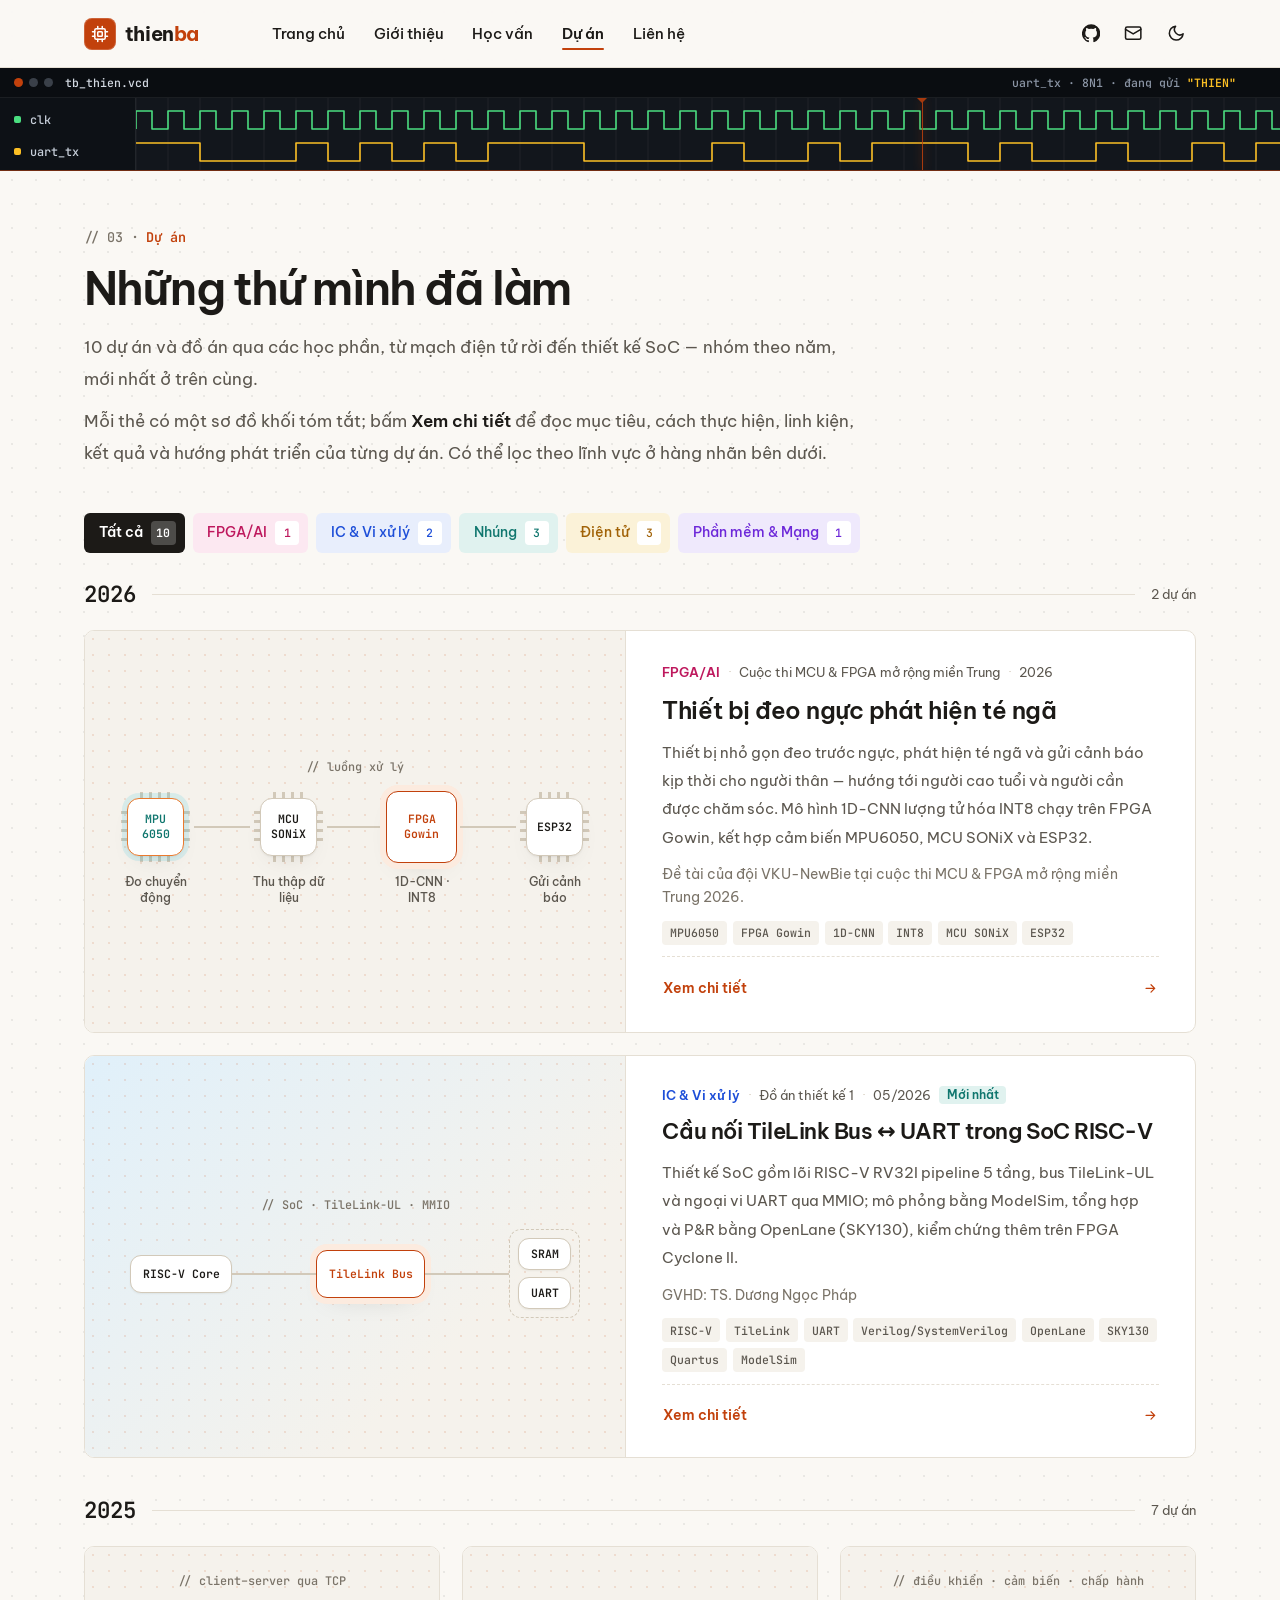
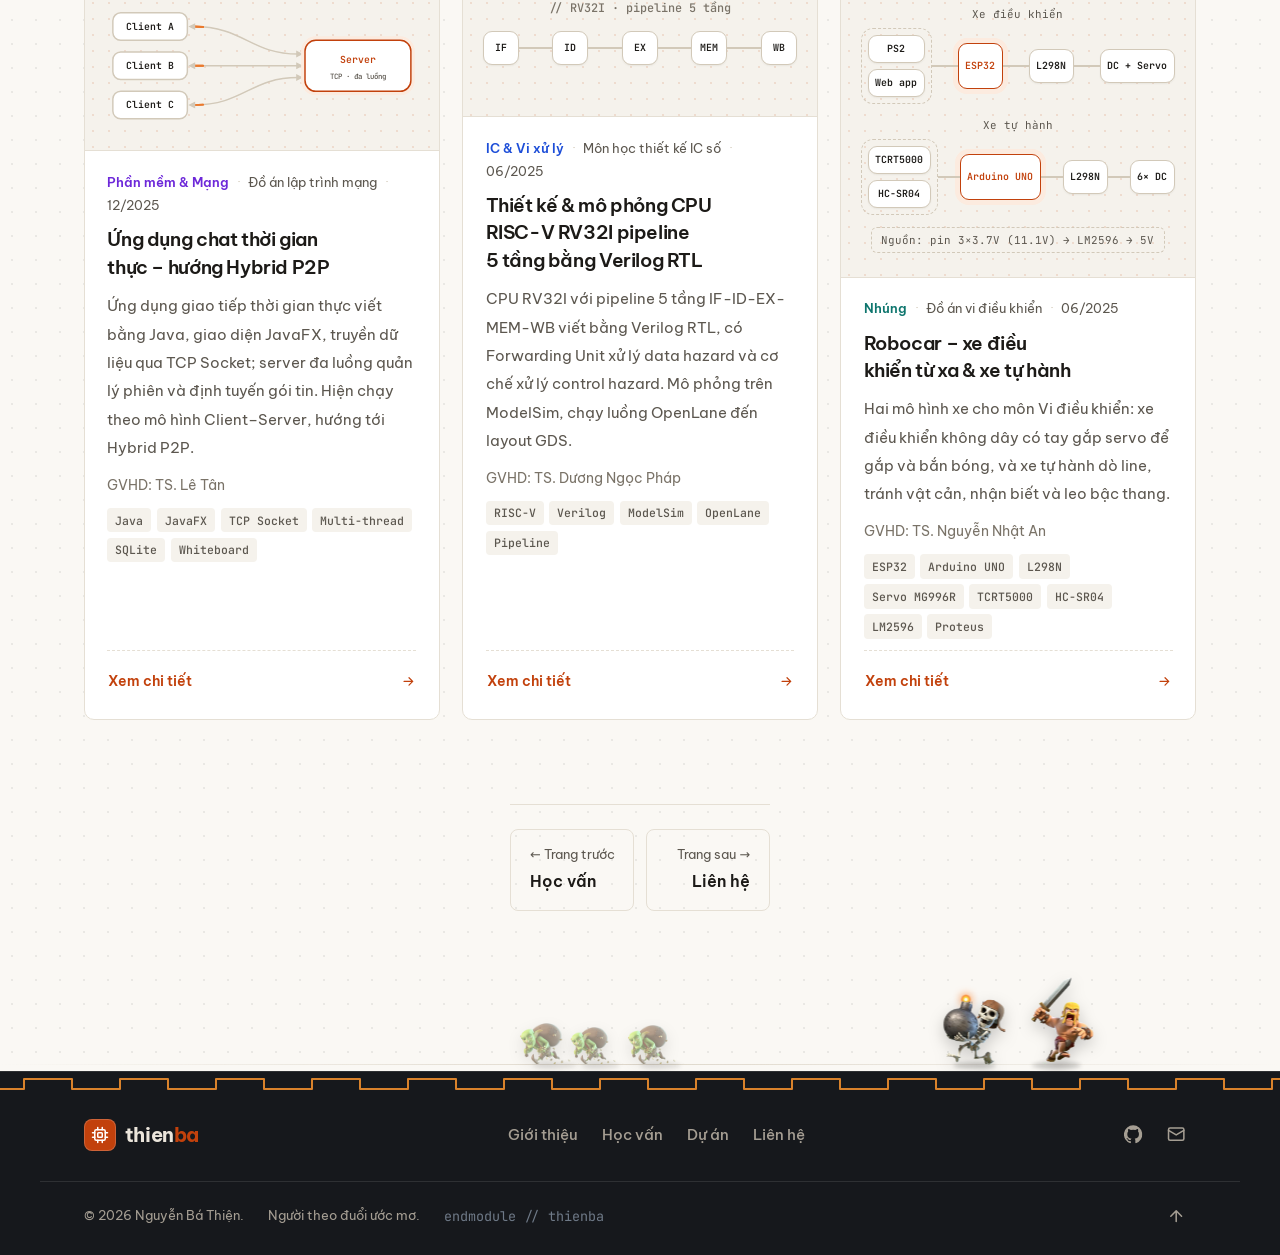
==== commit 5a548551: "Bố trí lại: dải waveform thành cửa sổ mô phỏng có cột tên tín hiệu, phần đầu cân đối hơn, thêm bảng " ====
--- a/du-an.html
+++ b/du-an.html
@@ -47,7 +47,7 @@
   </script>
 
   <!-- Giao diện chung của cả 5 trang -->
-  <link rel="stylesheet" href="assets/site.css?v=1f36285a">
+  <link rel="stylesheet" href="assets/site.css?v=aec0fcb7">
 </head>
 <body>
   <!-- Bộ biểu tượng SVG dùng chung (không cần sửa) -->
@@ -123,15 +123,19 @@
     <!-- ===================== ĐẦU TRANG ===================== -->
     <header class="page-hero">
       <div class="scope scope--mini" aria-hidden="true">
-        <div class="scope-track"></div>
-        <div class="container scope-inner">
+        <div class="scope-bar">
+          <span class="scope-dots"><i></i><i></i><i></i></span>
+          <span class="scope-file">tb_thien.vcd</span>
+          <span class="scope-note">uart_tx · 8N1 · đang gửi <b>"THIEN"</b></span>
+        </div>
+        <div class="scope-body">
+          <div class="scope-track"></div>
+          <span class="scope-cursor"></span>
           <ul class="scope-names">
             <li>clk</li>
             <li>uart_tx</li>
           </ul>
-          <span class="scope-tag">tb_thien.vcd · 8N1 · <b>"THIEN"</b></span>
         </div>
-        <span class="scope-cursor"></span>
       </div>
       <div class="container">
         <p class="eyebrow"><span class="eyebrow-num">03</span>Dự án</p>
--- a/assets/site.css
+++ b/assets/site.css
@@ -571,65 +571,78 @@
   overflow: hidden;
   padding: var(--nav-h) 0 128px;
 }
-.hero > .scope { margin-bottom: clamp(2.25rem, 5vw, 3.75rem); }
-
-/* Dải waveform kiểu cửa sổ mô phỏng ModelSim (điểm nhấn của website).
+.hero > .scope { margin-bottom: clamp(2.5rem, 5vw, 4rem); }
+
+/* Dải waveform kiểu cửa sổ mô phỏng ModelSim (điểm nhấn của website):
+   thanh tiêu đề + cột tên tín hiệu bên trái + vùng sóng bên phải.
    Hình tín hiệu ở assets/site-wave.svg: uart_tx gửi chuỗi "THIEN", trôi sang trái liên tục. */
 .scope {
+  --gutter: 136px;                          /* bề rộng cột tên tín hiệu */
   position: relative;
-  overflow: hidden;
-  height: 132px;
   background: var(--scope-bg);
   border-bottom: 1px solid var(--scope-edge);
   color: #9aa4b2;
 }
-.scope--mini { height: 72px; }
-@media (max-width: 599px) {
-  .scope--full { height: 72px; }               /* điện thoại: chỉ hiện clk + uart_tx */
-  .scope--full .scope-names li:nth-child(n + 3) { display: none; }
-}
+.scope-bar {
+  display: flex;
+  align-items: center;
+  gap: 0.75rem;
+  height: 30px;
+  padding: 0 clamp(16px, 3.5vw, 44px) 0 14px;
+  background: #0a0d11;
+  border-bottom: 1px solid rgba(255, 255, 255, 0.07);
+  font: 500 0.72rem/1 var(--mono);
+  white-space: nowrap;
+}
+.scope-dots { display: inline-flex; gap: 6px; }
+.scope-dots i { width: 9px; height: 9px; border-radius: 50%; background: #3a4049; }
+.scope-dots i:first-child { background: var(--primary); }
+.scope-file { color: #d3d9e2; }
+.scope-note { margin-left: auto; color: #8b95a5; overflow: hidden; text-overflow: ellipsis; }
+.scope-note b { color: #fbbf24; font-weight: 600; }
+.scope-body { position: relative; overflow: hidden; height: 132px; }
+.scope--mini .scope-body { height: 72px; }
 .scope-track {
   position: absolute;
-  top: 0; bottom: 0; left: 0;
-  width: calc(100% + 1920px);
+  top: 0; bottom: 0; left: var(--gutter);
+  width: calc(100% - var(--gutter) + 1920px);
   background: url("site-wave.svg?v=19f974a4") repeat-x 0 0 / 1920px 132px;
   animation: scope-run 32s linear infinite;
 }
 @keyframes scope-run { to { translate: -1920px 0; } }
-.scope-inner { position: relative; height: 100%; }
+/* Cột tên tín hiệu (giống khung "Wave" của ModelSim) */
 .scope-names {
+  position: absolute;
+  top: 0; bottom: 0; left: 0;
+  z-index: 1;
+  width: var(--gutter);
   display: flex;
   flex-direction: column;
-  align-items: flex-start;
   gap: 12px;
   margin: 0;
-  padding: 12px 0 0;
+  padding: 12px 0 0 14px;
   list-style: none;
-}
-.scope-names li {
-  height: 20px;
-  padding: 0 0.45rem;
-  border-radius: 4px;
-  background: var(--scope-label);
-  box-shadow: 0 0 0 1px rgba(255, 255, 255, 0.06);
-  font: 500 0.72rem/20px var(--mono);
-  color: #c7cfda;
-}
-.scope-tag {
-  position: absolute;
-  top: 10px; right: clamp(16px, 3.5vw, 44px);
-  padding: 0 0.5rem;
-  border-radius: 4px;
-  background: var(--scope-label);
-  font: 500 0.7rem/20px var(--mono);
-  color: #9aa4b2;
-}
-.scope-tag b { color: #fbbf24; font-weight: 600; }
-@media (max-width: 599px) { .scope-tag { display: none; } }
+  background: #0d1116;
+  border-right: 1px solid rgba(255, 255, 255, 0.09);
+}
+.scope-names li { height: 20px; font: 500 0.74rem/20px var(--mono); color: #c7cfda; }
+.scope-names li::before {
+  content: "";
+  display: inline-block;
+  width: 7px; height: 7px;
+  margin-right: 0.55rem;
+  border-radius: 2px;
+  background: var(--sig, #c7cfda);
+  vertical-align: 1px;
+}
+.scope-names li:nth-child(1) { --sig: #4ade80; }
+.scope-names li:nth-child(2) { --sig: #fbbf24; }
+.scope-names li:nth-child(3) { --sig: #38bdf8; }
+.scope-names li:nth-child(4) { --sig: #f472b6; }
 /* Con trỏ đo thời gian (cursor) màu đồng */
 .scope-cursor {
   position: absolute;
-  top: 0; bottom: 0; left: 74%;
+  top: 0; bottom: 0; left: 72%;
   width: 1px;
   background: var(--primary);
   box-shadow: 0 0 8px var(--primary);
@@ -642,10 +655,16 @@
   border: 5px solid transparent;
   border-top-color: var(--primary);
 }
+@media (max-width: 599px) {
+  .scope { --gutter: 100px; }
+  .scope-note { display: none; }
+  .scope--full .scope-body { height: 72px; }   /* điện thoại: chỉ hiện clk + uart_tx */
+  .scope--full .scope-names li:nth-child(n + 3) { display: none; }
+}
 
 .hero-grid { display: grid; gap: 2.25rem; align-items: center; width: 100%; }
 @media (min-width: 900px) {
-  .hero-grid { grid-template-columns: minmax(0, 1.3fr) minmax(0, 0.85fr); gap: clamp(3rem, 7vw, 6rem); }
+  .hero-grid { grid-template-columns: minmax(0, 1.2fr) minmax(0, 0.9fr); gap: clamp(2.5rem, 6vw, 5rem); }
 }
 
 .hero-kicker { font-family: var(--mono); font-size: 0.85rem; font-weight: 500; color: var(--primary); }
@@ -673,17 +692,13 @@
 .hero-bio { margin-top: 1.15rem; max-width: 64ch; }
 .hero-bio p { color: var(--text-muted); font-size: 1rem; line-height: 1.95; }
 .hero-bio p + p { margin-top: 0.7rem; }
-.hero-rule { margin: 1.6rem 0 1.35rem; max-width: 640px; border: 0; border-top: 1px dashed var(--border-strong); }
-.hero-interests h2 { font-size: 0.95rem; font-weight: 600; letter-spacing: -0.01em; }
-.hero-interests .chip-list { margin-top: 0.8rem; }
-.hero-interests p { margin-top: 0.8rem; color: var(--text-muted); font-size: 0.92rem; line-height: 1.8; }
 .hero-actions { display: flex; flex-wrap: wrap; align-items: center; gap: 0.6rem 1.5rem; margin-top: 1.8rem; }
 
 /* Ảnh đại diện trong khung con chip: vỏ tối, chân đồng ở 4 cạnh, chấm đánh dấu chân số 1 */
 .hero-visual { display: flex; justify-content: center; order: -1; }
-@media (min-width: 900px) { .hero-visual { order: 0; justify-content: flex-end; } }
-.chip-portrait { margin: 0; width: min(66vw, 270px); }
-@media (min-width: 900px) { .chip-portrait { width: min(100%, 350px); } }
+@media (min-width: 900px) { .hero-visual { order: 0; } }
+.chip-portrait { margin: 0; width: min(68vw, 280px); }
+@media (min-width: 900px) { .chip-portrait { width: min(100%, 400px); } }
 .chip-pkg {
   position: relative;
   display: block;
@@ -720,6 +735,7 @@
 .chip-portrait figcaption {
   display: flex;
   align-items: center;
+  justify-content: center;
   gap: 0.6rem;
   margin: 1.1rem 14px 0;
   color: var(--text-muted);
@@ -733,6 +749,49 @@
   color: var(--on-primary);
   font-weight: 600;
 }
+
+/* Bảng "datasheet" của U1 dưới phần đầu Trang chủ: thông số nhanh + chủ đề quan tâm */
+.datasheet {
+  margin-top: clamp(2.5rem, 5vw, 3.5rem);
+  overflow: hidden;
+  border: 1px solid var(--border-strong);
+  border-radius: 12px;
+  background: var(--surface);
+  box-shadow: var(--shadow-sm);
+}
+.datasheet-head {
+  display: flex;
+  flex-wrap: wrap;
+  align-items: center;
+  justify-content: space-between;
+  gap: 0.4rem 1rem;
+  padding: 0.65rem 1.15rem;
+  background: var(--surface-2);
+  border-bottom: 1px solid var(--border);
+  font: 600 0.8rem/1.5 var(--mono);
+}
+.datasheet-head > span { display: inline-flex; align-items: center; gap: 0.55rem; }
+.datasheet-rev { color: var(--text-faint); font-weight: 500; }
+.spec-grid { display: grid; grid-template-columns: repeat(2, minmax(0, 1fr)); margin: 0; }
+@media (min-width: 900px) { .spec-grid { grid-template-columns: 1fr 1.35fr 0.6fr 0.9fr; } }
+.spec-grid > div { padding: 1rem 1.15rem; border-bottom: 1px solid var(--border); border-right: 1px solid var(--border); }
+.spec-grid > div:nth-child(2n) { border-right: 0; }
+@media (min-width: 900px) {
+  .spec-grid > div:nth-child(2n) { border-right: 1px solid var(--border); }
+  .spec-grid > div:last-child { border-right: 0; }
+}
+.spec-grid dt,
+.datasheet-foot h2 {
+  font: 500 0.72rem/1.4 var(--mono);
+  letter-spacing: 0.06em;
+  text-transform: uppercase;
+  color: var(--text-faint);
+}
+.spec-grid dd { margin: 0.35rem 0 0; font-size: 1rem; font-weight: 600; line-height: 1.45; }
+.datasheet-foot { display: flex; flex-wrap: wrap; align-items: center; gap: 0.7rem 1rem; padding: 0.95rem 1.15rem; }
+.datasheet-foot h2 { margin-right: 0.25rem; }
+.datasheet-hint { margin-left: auto; color: var(--text-faint); font: 500 0.74rem/1.4 var(--mono); }
+@media (max-width: 599px) { .datasheet-hint { margin-left: 0; } }
 
 /* =========================================================
    6. KHUNG CHUNG CỦA CÁC PHẦN
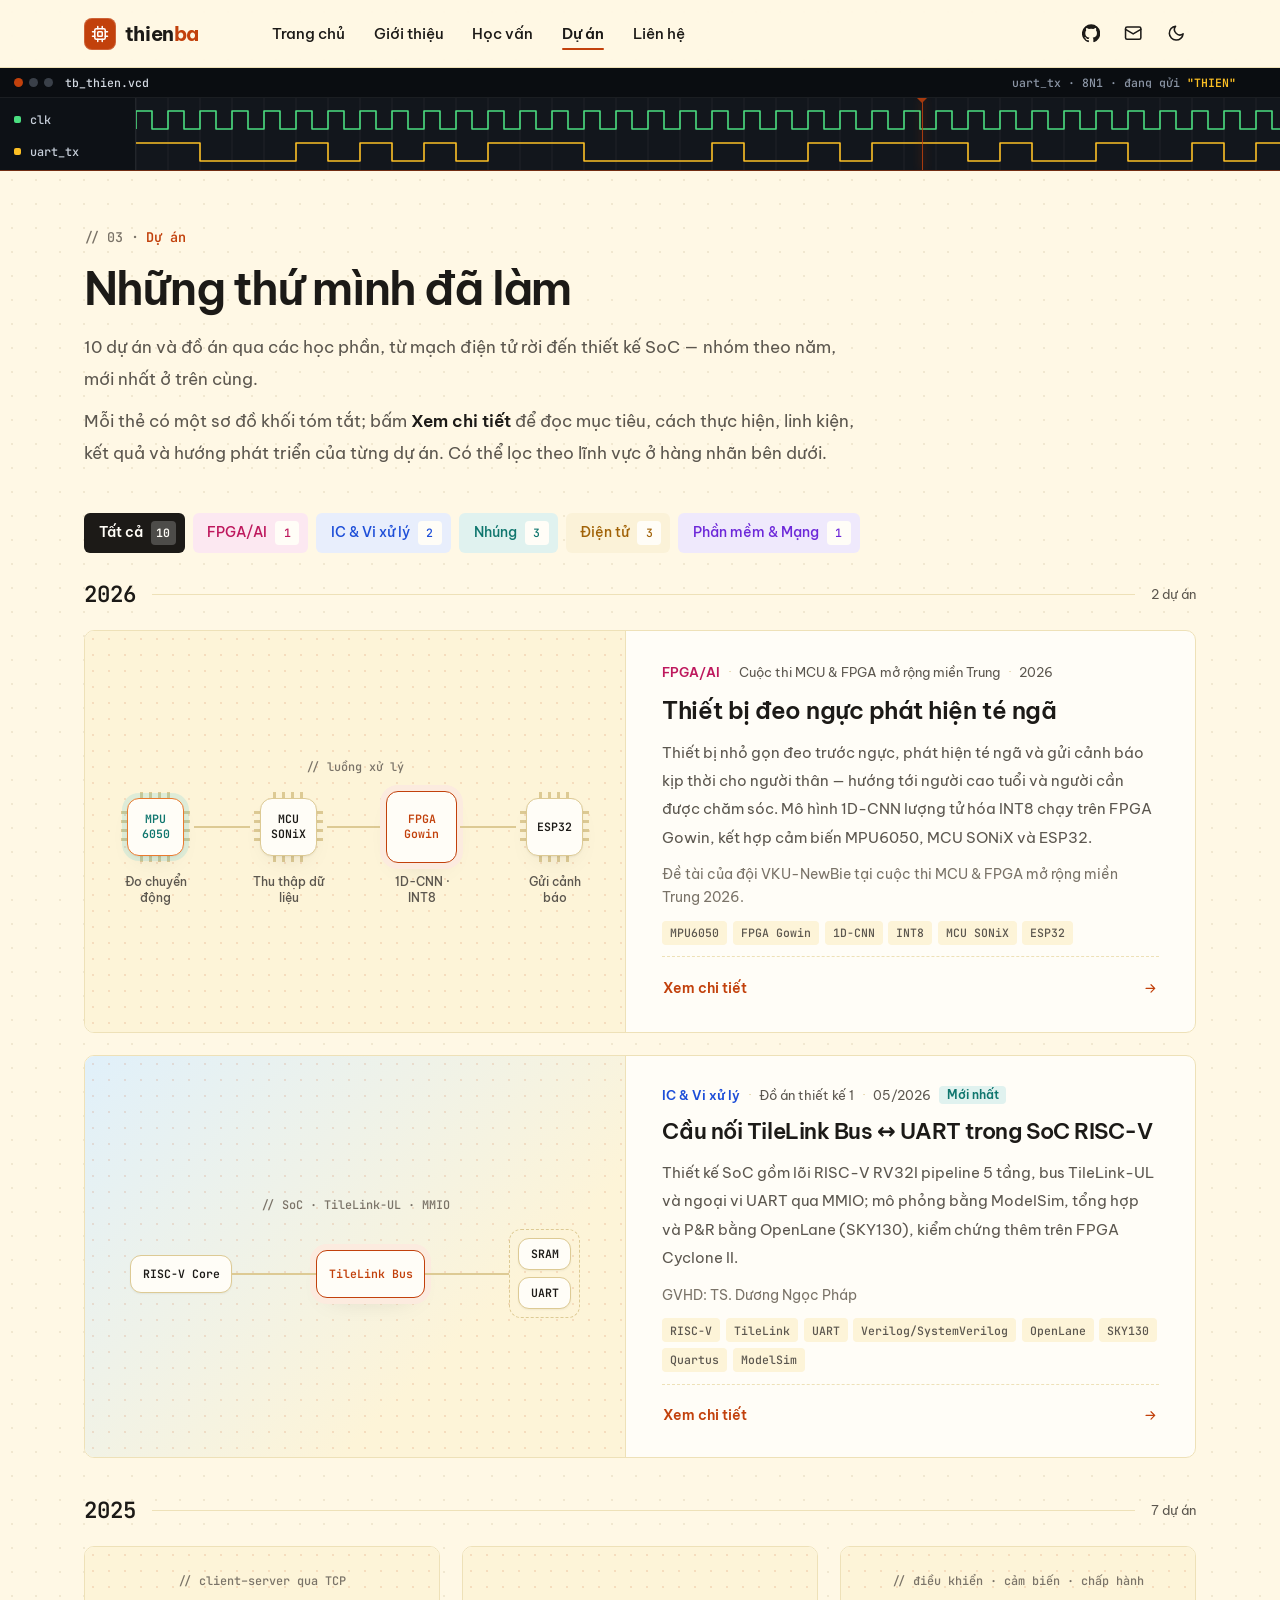
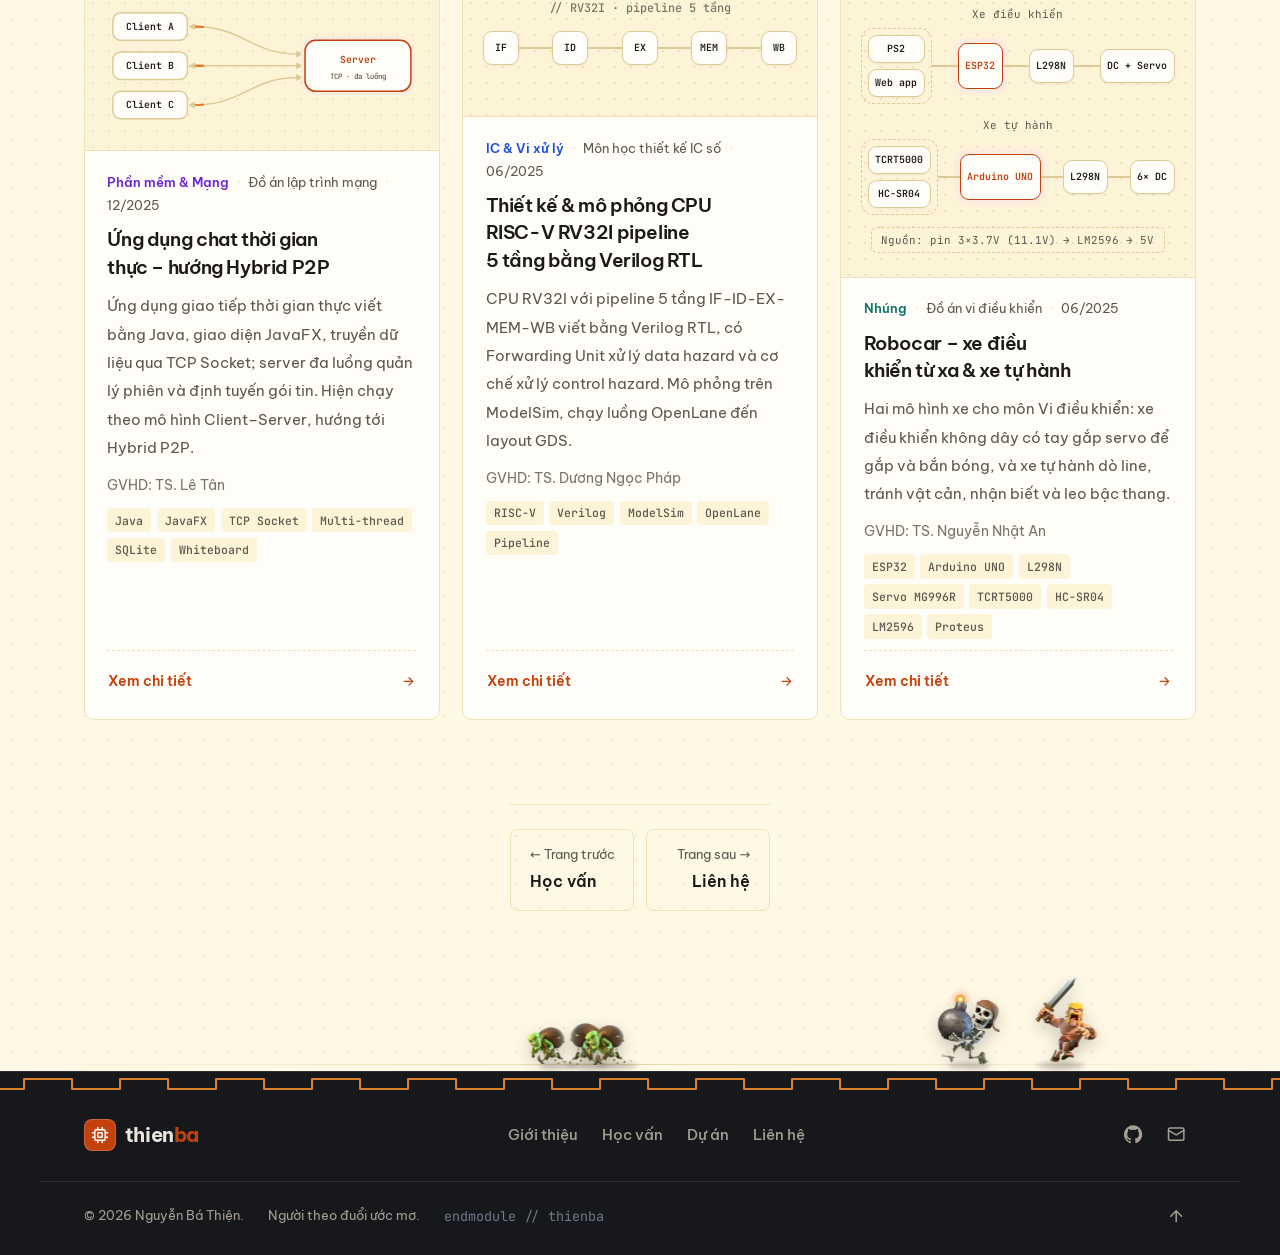
==== commit 01e2ee4d: "Đổi nền chế độ sáng sang màu vàng nhạt Co-Authored-By: Claude Opus 5.5 <noreply@anthropic.com>" ====
--- a/du-an.html
+++ b/du-an.html
@@ -9,7 +9,7 @@
   <meta name="description" content="Các dự án và đồ án của Nguyễn Bá Thiện: CPU RISC-V RV32I pipeline 5 tầng, cầu nối TileLink ↔ UART trong SoC, AI trên FPGA, hệ thống nhúng với ESP32/Arduino và mạch điện tử số.">
   <meta name="author" content="Nguyễn Bá Thiện">
   <meta name="robots" content="index, follow">
-  <meta name="theme-color" content="#faf8f4" media="(prefers-color-scheme: light)">
+  <meta name="theme-color" content="#fff8e5" media="(prefers-color-scheme: light)">
   <meta name="theme-color" content="#111214" media="(prefers-color-scheme: dark)">
   <!-- SỬA: khi có tên miền riêng (vd: thiennb23.id.vn từ 1/1/2027) thì đổi https://thienic.github.io/ ở cả 5 trang -->
   <link rel="canonical" href="https://thienic.github.io/du-an.html">
@@ -47,7 +47,7 @@
   </script>
 
   <!-- Giao diện chung của cả 5 trang -->
-  <link rel="stylesheet" href="assets/site.css?v=aec0fcb7">
+  <link rel="stylesheet" href="assets/site.css?v=e4ae2e7d">
 </head>
 <body>
   <!-- Bộ biểu tượng SVG dùng chung (không cần sửa) -->
--- a/assets/site.css
+++ b/assets/site.css
@@ -6,13 +6,14 @@
 
 :root {
   color-scheme: light;
-  /* Nền "giấy ấm" + màu nhấn đồng (copper) như chân chip / đường mạch in */
-  --bg: #faf8f4;
-  --bg-alt: #f3efe7;
-  --surface: #ffffff;
-  --surface-2: #f5f2ec;
-  --border: #e5dfd4;
-  --border-strong: #d2c9b9;
+  /* Nền vàng nhạt + màu nhấn đồng (copper) như chân chip / đường mạch in.
+     SỬA màu nền tại đây (vd xanh nhạt: --bg #eef5fc, --bg-alt #e2eef9, --surface-2 #e9f2fb, --border #d3e2f0) */
+  --bg: #fff8e5;
+  --bg-alt: #fcefcc;
+  --surface: #fffdf7;
+  --surface-2: #fdf4d8;
+  --border: #eee1b8;
+  --border-strong: #ddca94;
   --text: #1c1a17;
   --text-muted: #5c574f;
   --text-faint: #7a7368;
@@ -47,7 +48,7 @@
   --foot-ink: #ebe5db;
   --foot-muted: #a59e93;
   --foot-line: rgba(255, 255, 255, 0.1);
-  --grid-dot: rgba(28, 26, 23, 0.075);
+  --grid-dot: rgba(120, 88, 20, 0.1);
   /* Màu huy chương (dùng trong phần Học vấn đã mở khóa) */
   --gold-bg: #fdf6dc;
   --gold-border: #efd98f;
@@ -58,7 +59,7 @@
   --green-bg: #e8f7ee;
   --green-border: #b5e3c7;
   --success-text: #15803d;
-  --nav-bg: rgba(250, 248, 244, 0.9);
+  --nav-bg: rgba(255, 248, 229, 0.9);
   --circuit: #c2410c;
   --circuit-opacity: 0.13;
   --dot: rgba(194, 65, 12, 0.13);
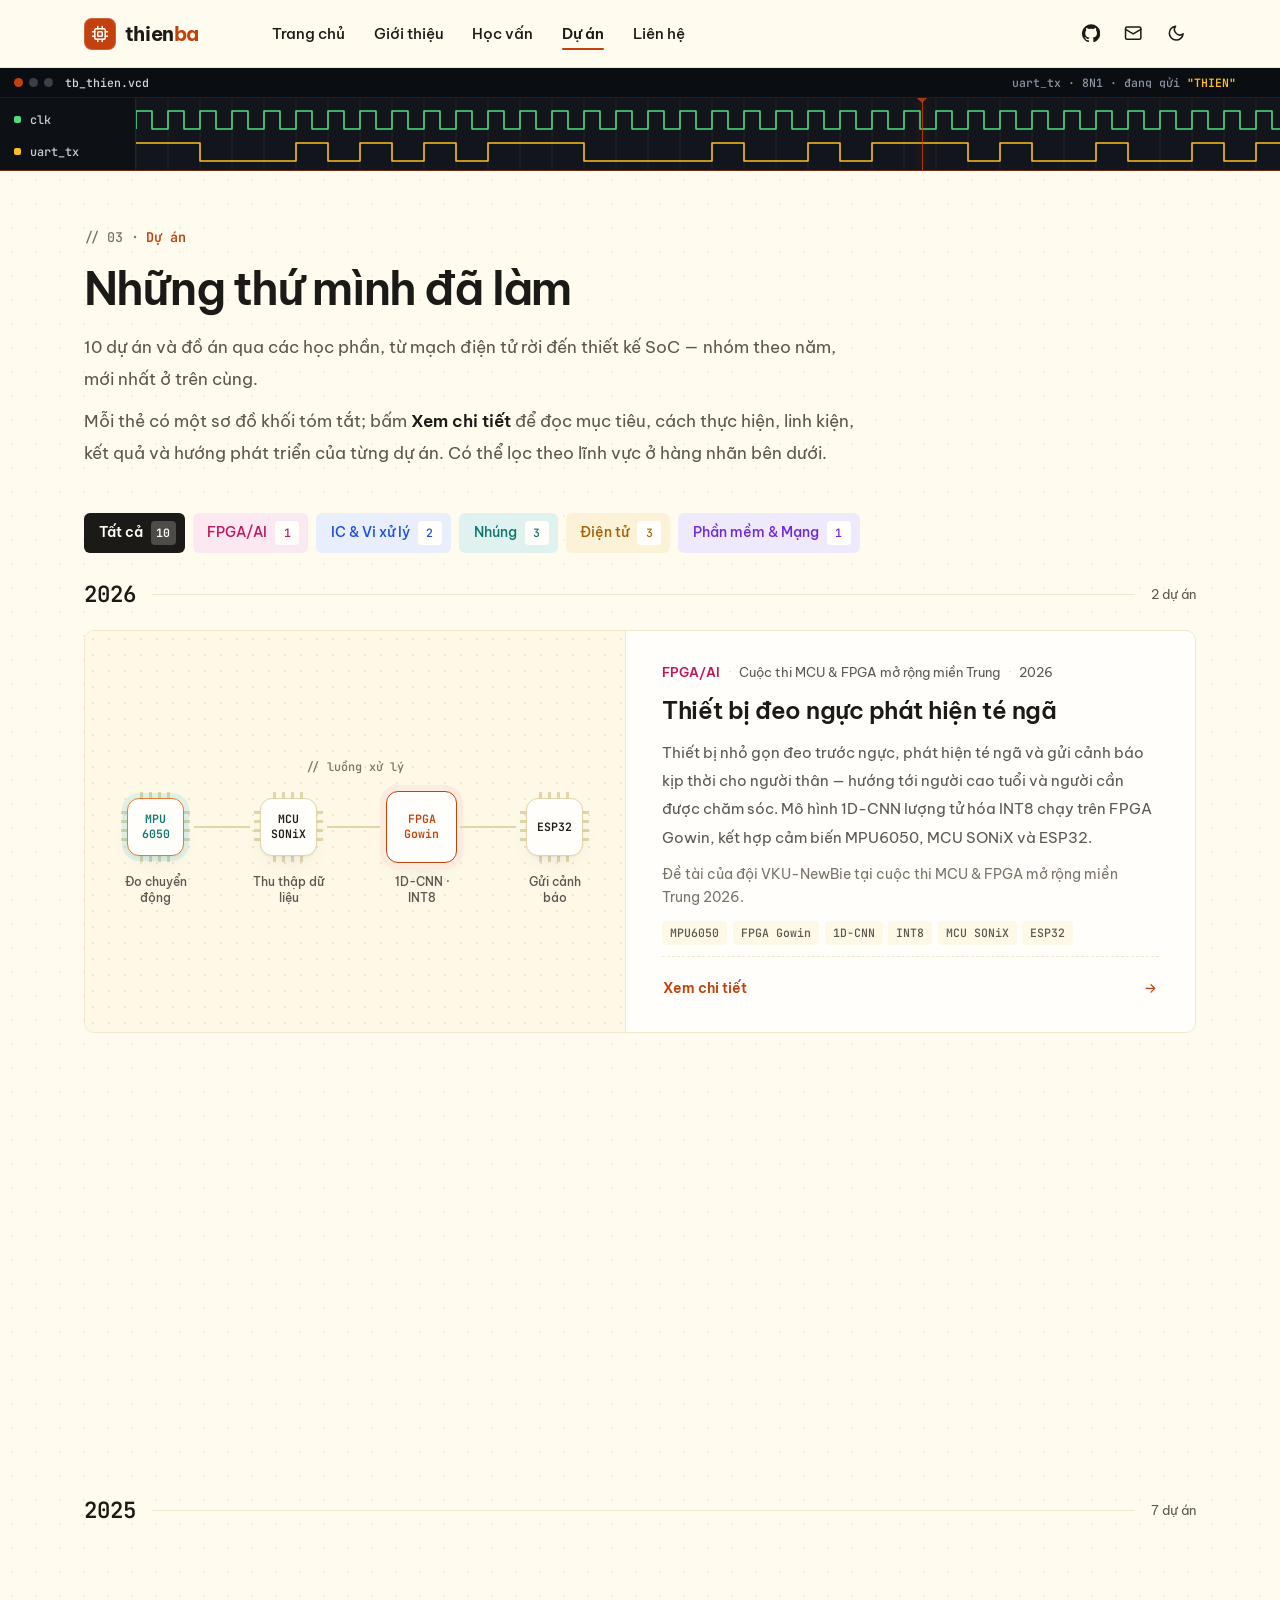
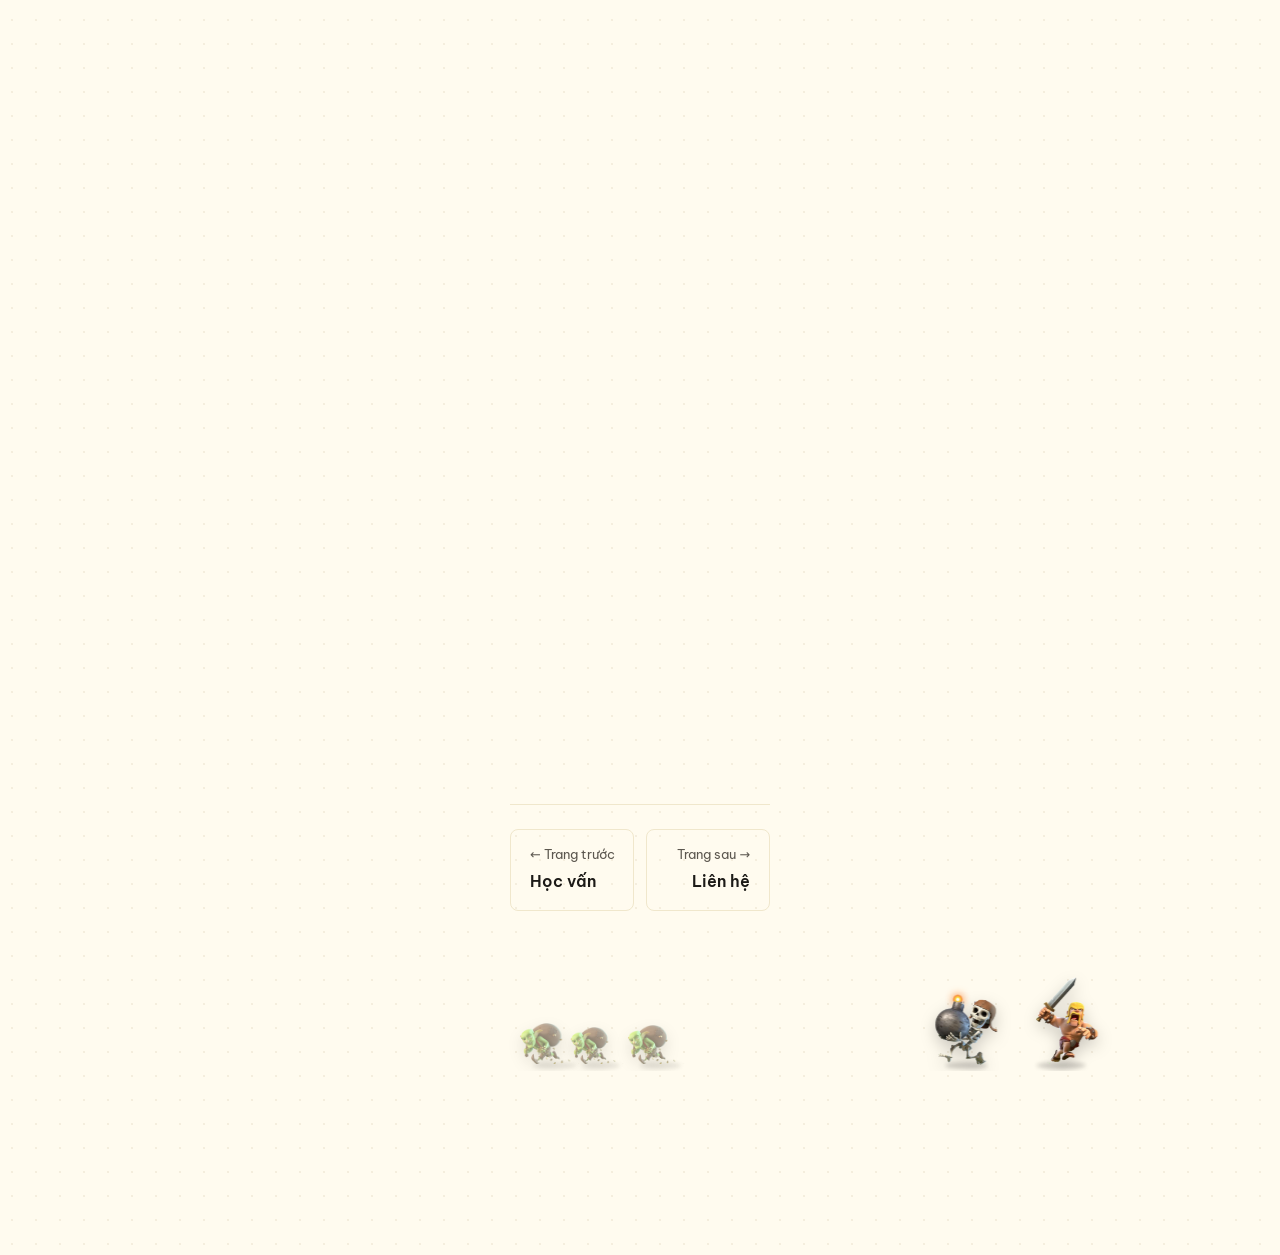
==== commit ec545676: "Đổi ảnh đại diện, đổi mã PIN mục Học vấn, nền vàng nhạt hơn - images/avatar.jpg (640x640, 70 KB) tha" ====
--- a/du-an.html
+++ b/du-an.html
@@ -9,7 +9,7 @@
   <meta name="description" content="Các dự án và đồ án của Nguyễn Bá Thiện: CPU RISC-V RV32I pipeline 5 tầng, cầu nối TileLink ↔ UART trong SoC, AI trên FPGA, hệ thống nhúng với ESP32/Arduino và mạch điện tử số.">
   <meta name="author" content="Nguyễn Bá Thiện">
   <meta name="robots" content="index, follow">
-  <meta name="theme-color" content="#fff8e5" media="(prefers-color-scheme: light)">
+  <meta name="theme-color" content="#fffbef" media="(prefers-color-scheme: light)">
   <meta name="theme-color" content="#111214" media="(prefers-color-scheme: dark)">
   <!-- SỬA: khi có tên miền riêng (vd: thiennb23.id.vn từ 1/1/2027) thì đổi https://thienic.github.io/ ở cả 5 trang -->
   <link rel="canonical" href="https://thienic.github.io/du-an.html">
@@ -21,7 +21,7 @@
   <meta property="og:description" content="Các dự án và đồ án của Nguyễn Bá Thiện: CPU RISC-V RV32I pipeline 5 tầng, cầu nối TileLink ↔ UART trong SoC, AI trên FPGA, hệ thống nhúng với ESP32/Arduino và mạch điện tử số.">
   <meta property="og:locale" content="vi_VN">
   <meta property="og:url" content="https://thienic.github.io/du-an.html">
-  <meta property="og:image" content="https://thienic.github.io/images/avatar.png">
+  <meta property="og:image" content="https://thienic.github.io/images/avatar.jpg">
   <meta name="twitter:card" content="summary_large_image">
   <meta name="twitter:title" content="Dự án · Nguyễn Bá Thiện">
   <meta name="twitter:description" content="Các dự án và đồ án của Nguyễn Bá Thiện: CPU RISC-V RV32I pipeline 5 tầng, cầu nối TileLink ↔ UART trong SoC, AI trên FPGA, hệ thống nhúng với ESP32/Arduino và mạch điện tử số.">
@@ -47,7 +47,7 @@
   </script>
 
   <!-- Giao diện chung của cả 5 trang -->
-  <link rel="stylesheet" href="assets/site.css?v=e4ae2e7d">
+  <link rel="stylesheet" href="assets/site.css?v=9268c3b3">
 </head>
 <body>
   <!-- Bộ biểu tượng SVG dùng chung (không cần sửa) -->
--- a/assets/site.css
+++ b/assets/site.css
@@ -8,12 +8,12 @@
   color-scheme: light;
   /* Nền vàng nhạt + màu nhấn đồng (copper) như chân chip / đường mạch in.
      SỬA màu nền tại đây (vd xanh nhạt: --bg #eef5fc, --bg-alt #e2eef9, --surface-2 #e9f2fb, --border #d3e2f0) */
-  --bg: #fff8e5;
-  --bg-alt: #fcefcc;
-  --surface: #fffdf7;
-  --surface-2: #fdf4d8;
-  --border: #eee1b8;
-  --border-strong: #ddca94;
+  --bg: #fffbef;
+  --bg-alt: #fdf5dd;
+  --surface: #fffefa;
+  --surface-2: #fef8e7;
+  --border: #f0e7cc;
+  --border-strong: #e3d5aa;
   --text: #1c1a17;
   --text-muted: #5c574f;
   --text-faint: #7a7368;
@@ -48,7 +48,7 @@
   --foot-ink: #ebe5db;
   --foot-muted: #a59e93;
   --foot-line: rgba(255, 255, 255, 0.1);
-  --grid-dot: rgba(120, 88, 20, 0.1);
+  --grid-dot: rgba(120, 88, 20, 0.08);
   /* Màu huy chương (dùng trong phần Học vấn đã mở khóa) */
   --gold-bg: #fdf6dc;
   --gold-border: #efd98f;
@@ -59,7 +59,7 @@
   --green-bg: #e8f7ee;
   --green-border: #b5e3c7;
   --success-text: #15803d;
-  --nav-bg: rgba(255, 248, 229, 0.9);
+  --nav-bg: rgba(255, 251, 239, 0.9);
   --circuit: #c2410c;
   --circuit-opacity: 0.13;
   --dot: rgba(194, 65, 12, 0.13);
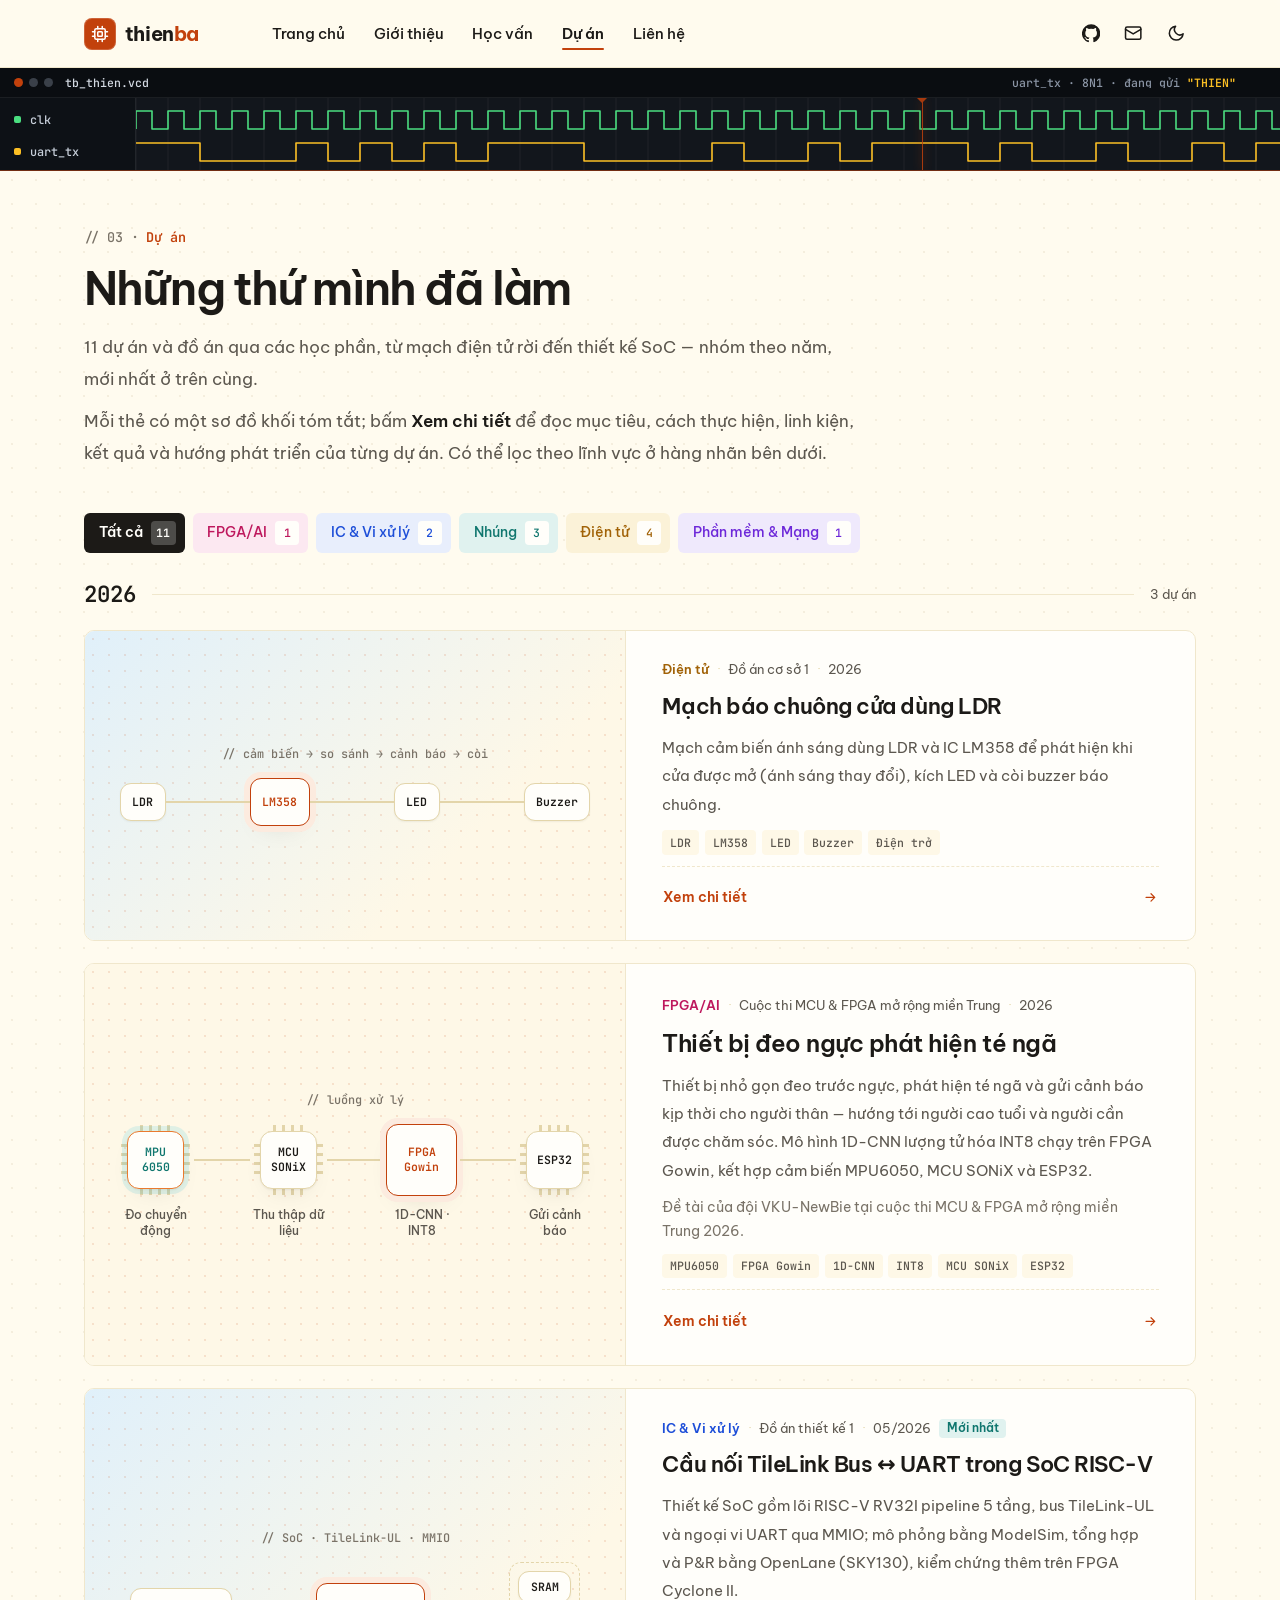
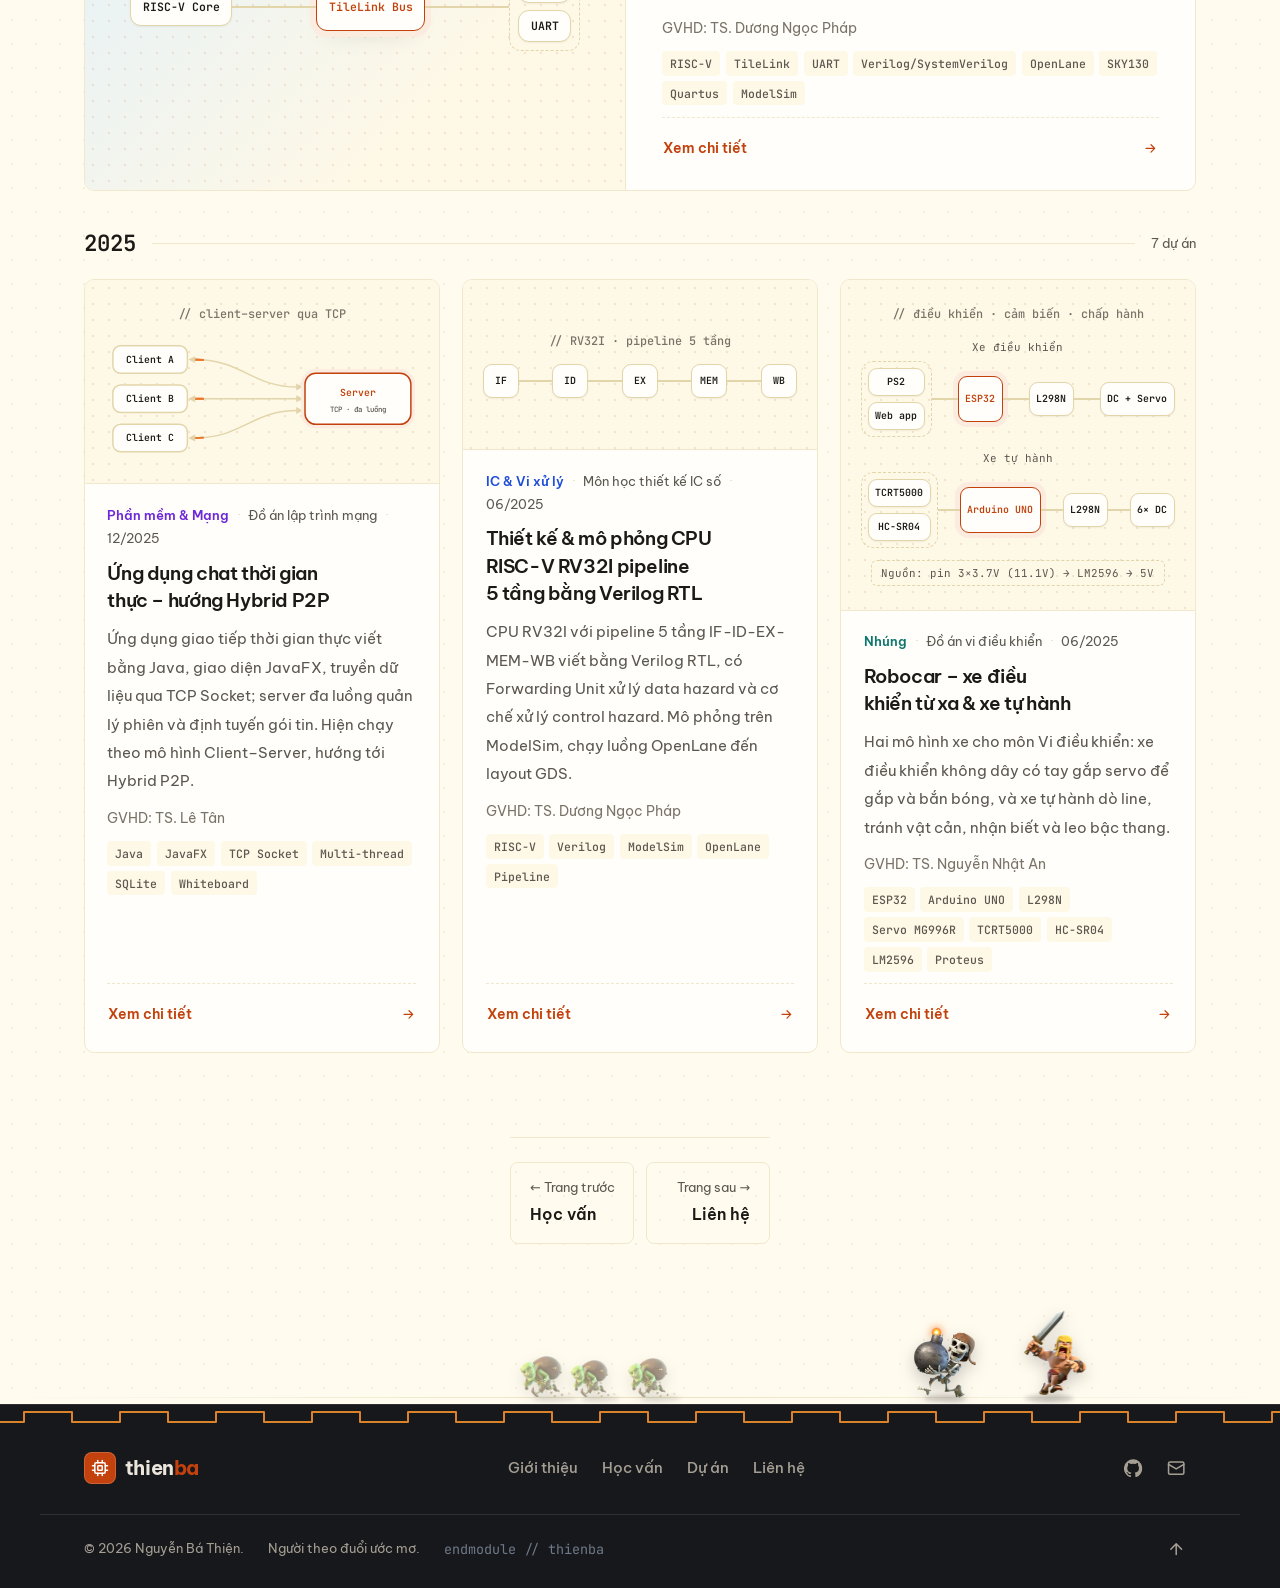
==== commit 9c8c3c41: "Thêm dự án Mạch báo chuông cửa dùng LDR (Đồ án cơ sở 1, 2026) - Thẻ rộng đặt đầu nhóm 2026 (trường p" ====
--- a/du-an.html
+++ b/du-an.html
@@ -141,7 +141,7 @@
         <p class="eyebrow"><span class="eyebrow-num">03</span>Dự án</p>
         <h1 class="page-title">Những thứ mình đã làm</h1>
         <p class="page-lead">
-          <span data-project-total>10</span> dự án và đồ án qua các học phần, từ mạch điện tử rời đến thiết kế SoC — nhóm theo năm, mới nhất ở trên cùng.
+          <span data-project-total>11</span> dự án và đồ án qua các học phần, từ mạch điện tử rời đến thiết kế SoC — nhóm theo năm, mới nhất ở trên cùng.
         </p>
         <p class="page-lead">
           Mỗi thẻ có một sơ đồ khối tóm tắt; bấm <strong>Xem chi tiết</strong> để đọc mục tiêu, cách thực hiện, linh kiện, kết quả và hướng phát triển của từng dự án. Có thể lọc theo lĩnh vực ở hàng nhãn bên dưới.
@@ -314,6 +314,6 @@
   </a>
 
   <!-- Mã dùng chung của cả 5 trang -->
-  <script src="assets/site.js?v=5d84a2a9"></script>
+  <script src="assets/site.js?v=9e08942f"></script>
 </body>
 </html>
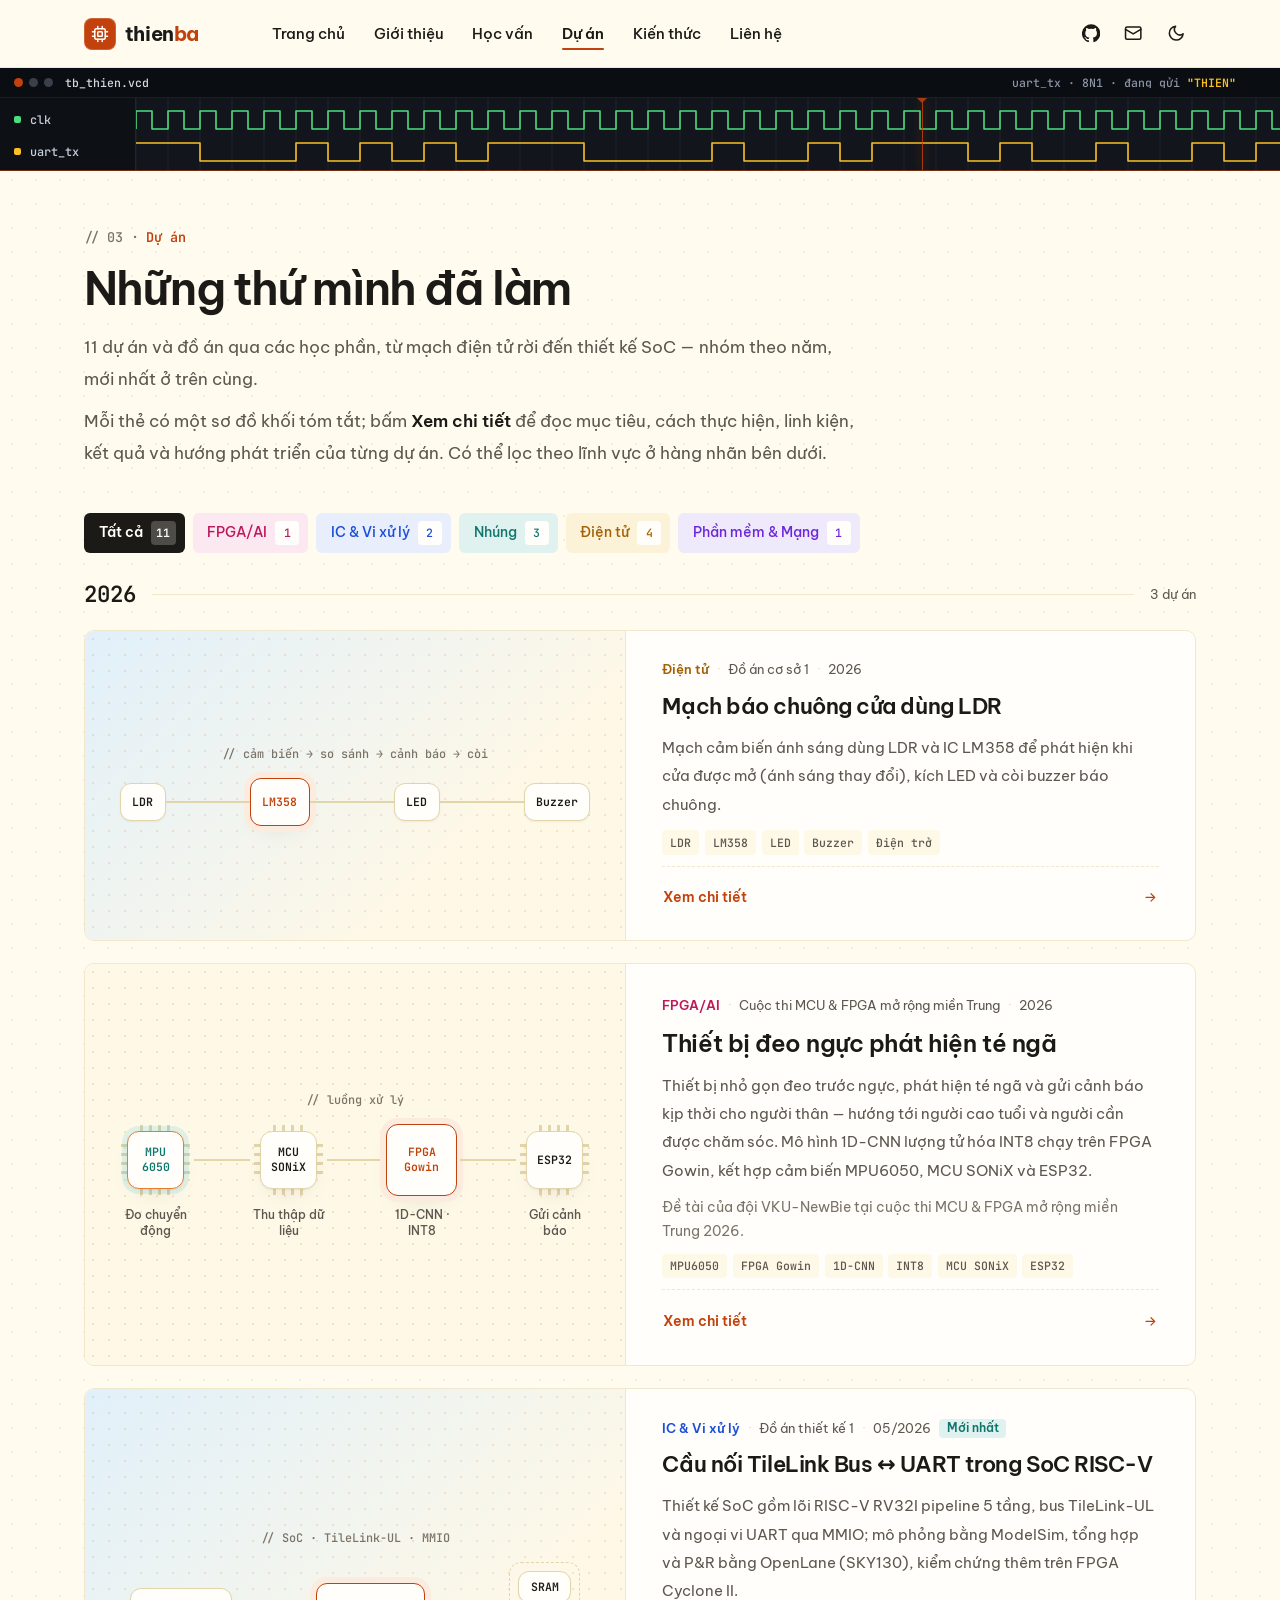
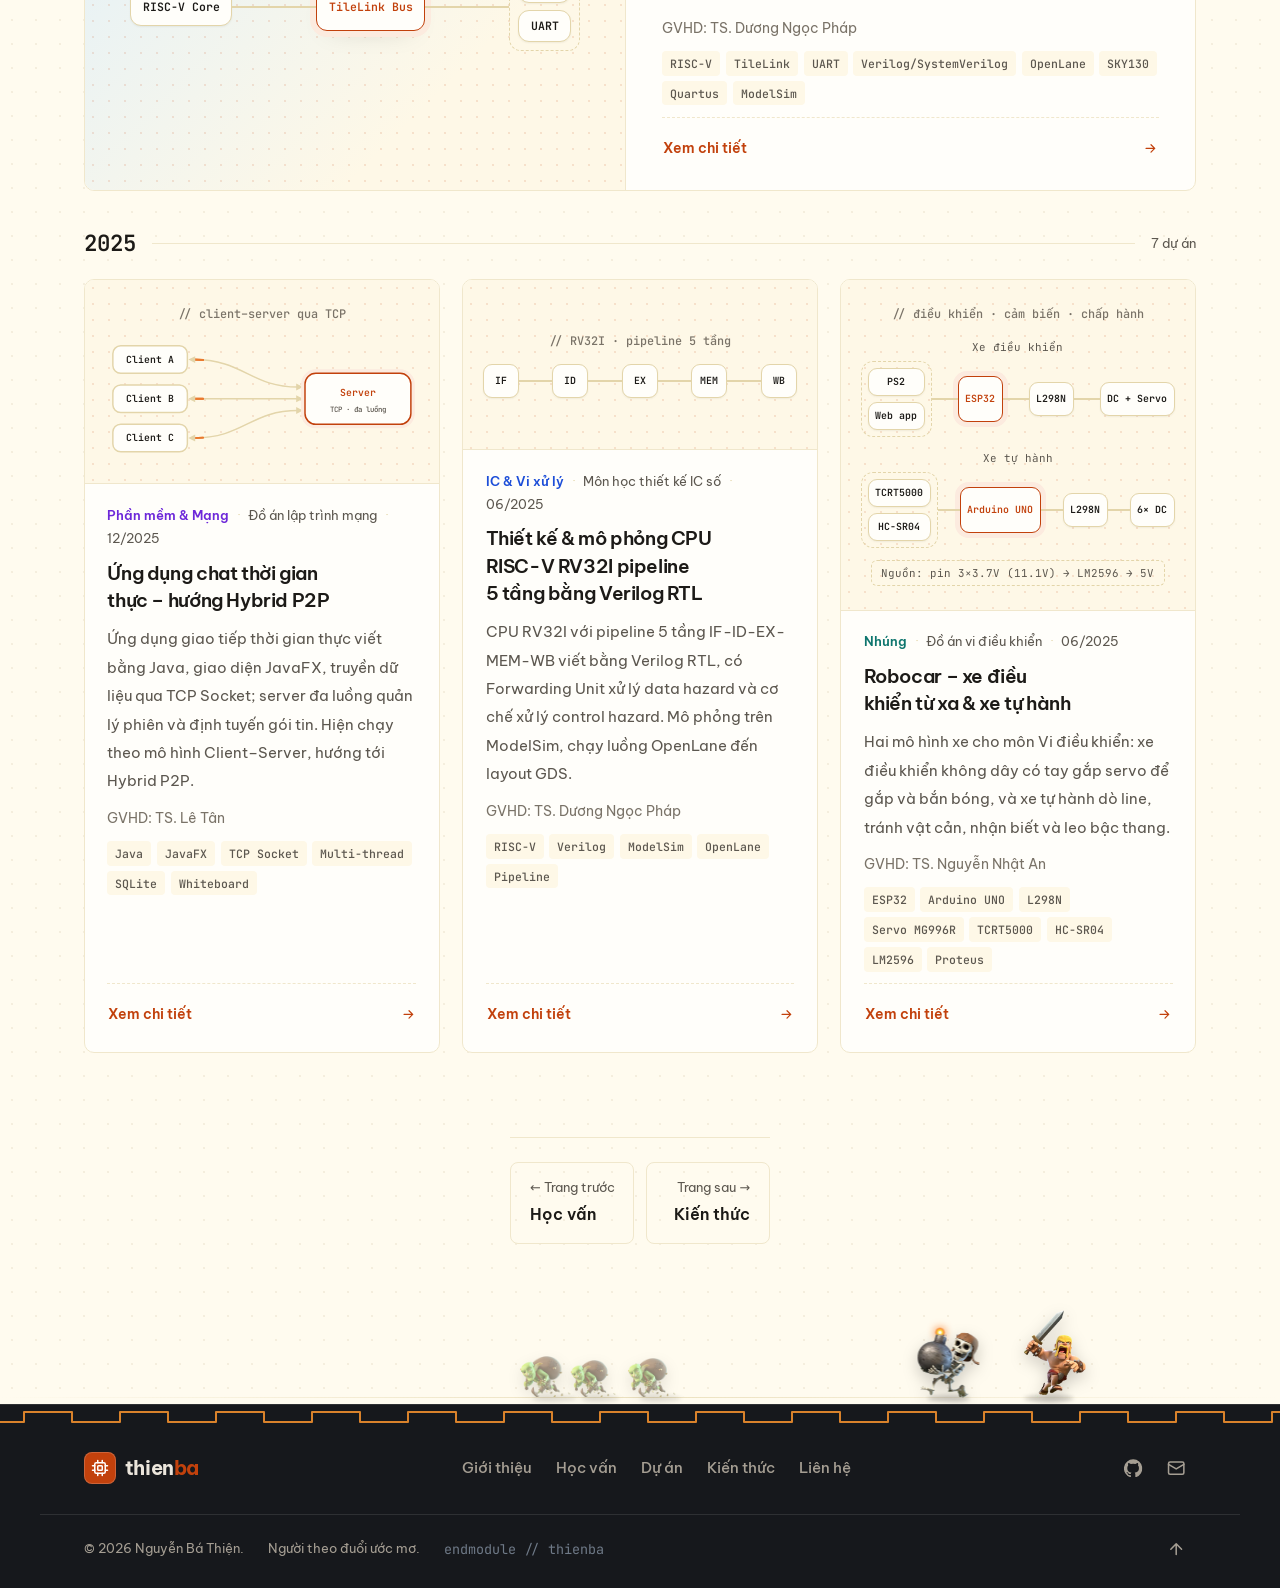
==== commit 09a12541: "Thêm trang Kiến thức (khóa bằng mã PIN) và tab Kiến thức trên mọi trang - kien-thuc.html: bài viết d" ====
--- a/du-an.html
+++ b/du-an.html
@@ -47,7 +47,7 @@
   </script>
 
   <!-- Giao diện chung của cả 5 trang -->
-  <link rel="stylesheet" href="assets/site.css?v=9268c3b3">
+  <link rel="stylesheet" href="assets/site.css?v=7c90912a">
 </head>
 <body>
   <!-- Bộ biểu tượng SVG dùng chung (không cần sửa) -->
@@ -99,6 +99,7 @@
         <li><a class="nav-link" href="gioi-thieu.html">Giới thiệu</a></li>
         <li><a class="nav-link" href="hoc-van.html">Học vấn</a></li>
         <li><a class="nav-link is-active" href="du-an.html" aria-current="page">Dự án</a></li>
+        <li><a class="nav-link" href="kien-thuc.html">Kiến thức</a></li>
         <li><a class="nav-link" href="lien-he.html">Liên hệ</a></li>
       </ul>
 
@@ -243,9 +244,9 @@
           <span class="pager-label">← Trang trước</span>
           <span class="pager-title">Học vấn</span>
         </a>
-        <a class="pager-link pager-link--next" href="lien-he.html">
+        <a class="pager-link pager-link--next" href="kien-thuc.html">
           <span class="pager-label">Trang sau →</span>
-          <span class="pager-title">Liên hệ</span>
+          <span class="pager-title">Kiến thức</span>
         </a>
         </nav>
       </div>
@@ -274,6 +275,7 @@
           <li><a href="gioi-thieu.html">Giới thiệu</a></li>
           <li><a href="hoc-van.html">Học vấn</a></li>
           <li><a href="du-an.html">Dự án</a></li>
+          <li><a href="kien-thuc.html">Kiến thức</a></li>
           <li><a href="lien-he.html">Liên hệ</a></li>
         </ul>
       </nav>
--- a/assets/site.css
+++ b/assets/site.css
@@ -1643,7 +1643,8 @@
 /* Trang chủ: thẻ dẫn sang các trang con */
 .explore-grid { display: grid; gap: 1rem; }
 @media (min-width: 640px) { .explore-grid { grid-template-columns: repeat(2, minmax(0, 1fr)); } }
-@media (min-width: 1100px) { .explore-grid { grid-template-columns: repeat(4, minmax(0, 1fr)); } }
+@media (min-width: 980px) { .explore-grid { grid-template-columns: repeat(3, minmax(0, 1fr)); } }
+@media (min-width: 1180px) { .explore-grid { grid-template-columns: repeat(5, minmax(0, 1fr)); gap: 0.85rem; } .explore-card { padding: 1.2rem; } }
 .explore-card {
   display: flex;
   flex-direction: column;
@@ -1669,6 +1670,67 @@
 .explore-go { display: inline-flex; align-items: center; gap: 0.4rem; margin-top: 0.3rem; color: var(--tone, var(--primary)); font-size: 0.9rem; font-weight: 600; }
 .explore-go .icon { width: 1em; height: 1em; transition: translate 0.2s var(--ease); }
 .explore-card:hover .explore-go .icon { translate: 3px 0; }
+
+/* Trang Kiến thức (hiện ra sau khi nhập đúng mã PIN): mỗi bài là 1 khối <details> bấm để mở / thu gọn */
+.kb-list { display: grid; gap: 0.9rem; max-width: 940px; }
+.kb-article {
+  border: 1px solid var(--border);
+  border-radius: 10px;
+  background: var(--surface);
+  transition: border-color 0.2s, box-shadow 0.2s;
+}
+.kb-article:hover { border-color: var(--border-strong); }
+.kb-article[open] { border-color: var(--border-strong); box-shadow: var(--shadow); }
+.kb-article > summary {
+  position: relative;
+  display: grid;
+  gap: 0.3rem;
+  padding: 1.1rem 3.2rem 1.1rem 1.25rem;
+  cursor: pointer;
+  list-style: none;
+}
+.kb-article > summary::-webkit-details-marker { display: none; }
+.kb-article > summary::after {
+  content: "+";
+  position: absolute;
+  top: 1.05rem; right: 1.2rem;
+  display: grid;
+  place-items: center;
+  width: 26px; height: 26px;
+  border-radius: 6px;
+  background: var(--primary-soft);
+  color: var(--primary);
+  font: 600 1rem/1 var(--mono);
+}
+.kb-article[open] > summary::after { content: "−"; }
+.kb-topic { font-size: 0.8rem; font-weight: 600; color: var(--tone, var(--primary)); }
+.kb-title { font-size: 1.15rem; font-weight: 600; letter-spacing: -0.02em; line-height: 1.45; }
+.kb-meta { color: var(--text-faint); font: 500 0.78rem/1.5 var(--mono); }
+.kb-sum { color: var(--text-muted); font-size: 0.95rem; line-height: 1.8; }
+.kb-body { padding: 1rem 1.25rem 1.3rem; border-top: 1px dashed var(--border); }
+.kb-body p, .kb-body li { color: var(--text-muted); font-size: 0.98rem; line-height: 1.9; }
+.kb-body p + p { margin-top: 0.8rem; }
+.kb-body h4 { margin: 1.2rem 0 0.4rem; font-size: 1.02rem; font-weight: 600; }
+.kb-body ul, .kb-body ol { margin: 0.5rem 0 0; padding-left: 1.2rem; }
+.kb-body li::marker { color: var(--primary); }
+.kb-body pre {
+  margin: 0.9rem 0 0;
+  padding: 0.9rem 1rem;
+  overflow-x: auto;
+  border-radius: 8px;
+  background: var(--scope-bg);
+  color: #e6edf3;
+  font: 500 0.85rem/1.7 var(--mono);
+}
+.kb-body :not(pre) > code { padding: 0.05rem 0.35rem; border-radius: 4px; background: var(--surface-2); color: var(--text); font: 500 0.9em var(--mono); }
+.kb-body img { margin-top: 0.9rem; border: 1px solid var(--border); border-radius: 8px; }
+.kb-empty {
+  padding: 1.4rem 1.25rem;
+  border: 1px dashed var(--border-strong);
+  border-radius: 10px;
+  color: var(--text-muted);
+  text-align: center;
+}
 
 /* Trang Liên hệ */
 .contact-intro .contact-sub { font-size: 1.15rem; font-weight: 600; letter-spacing: -0.02em; }
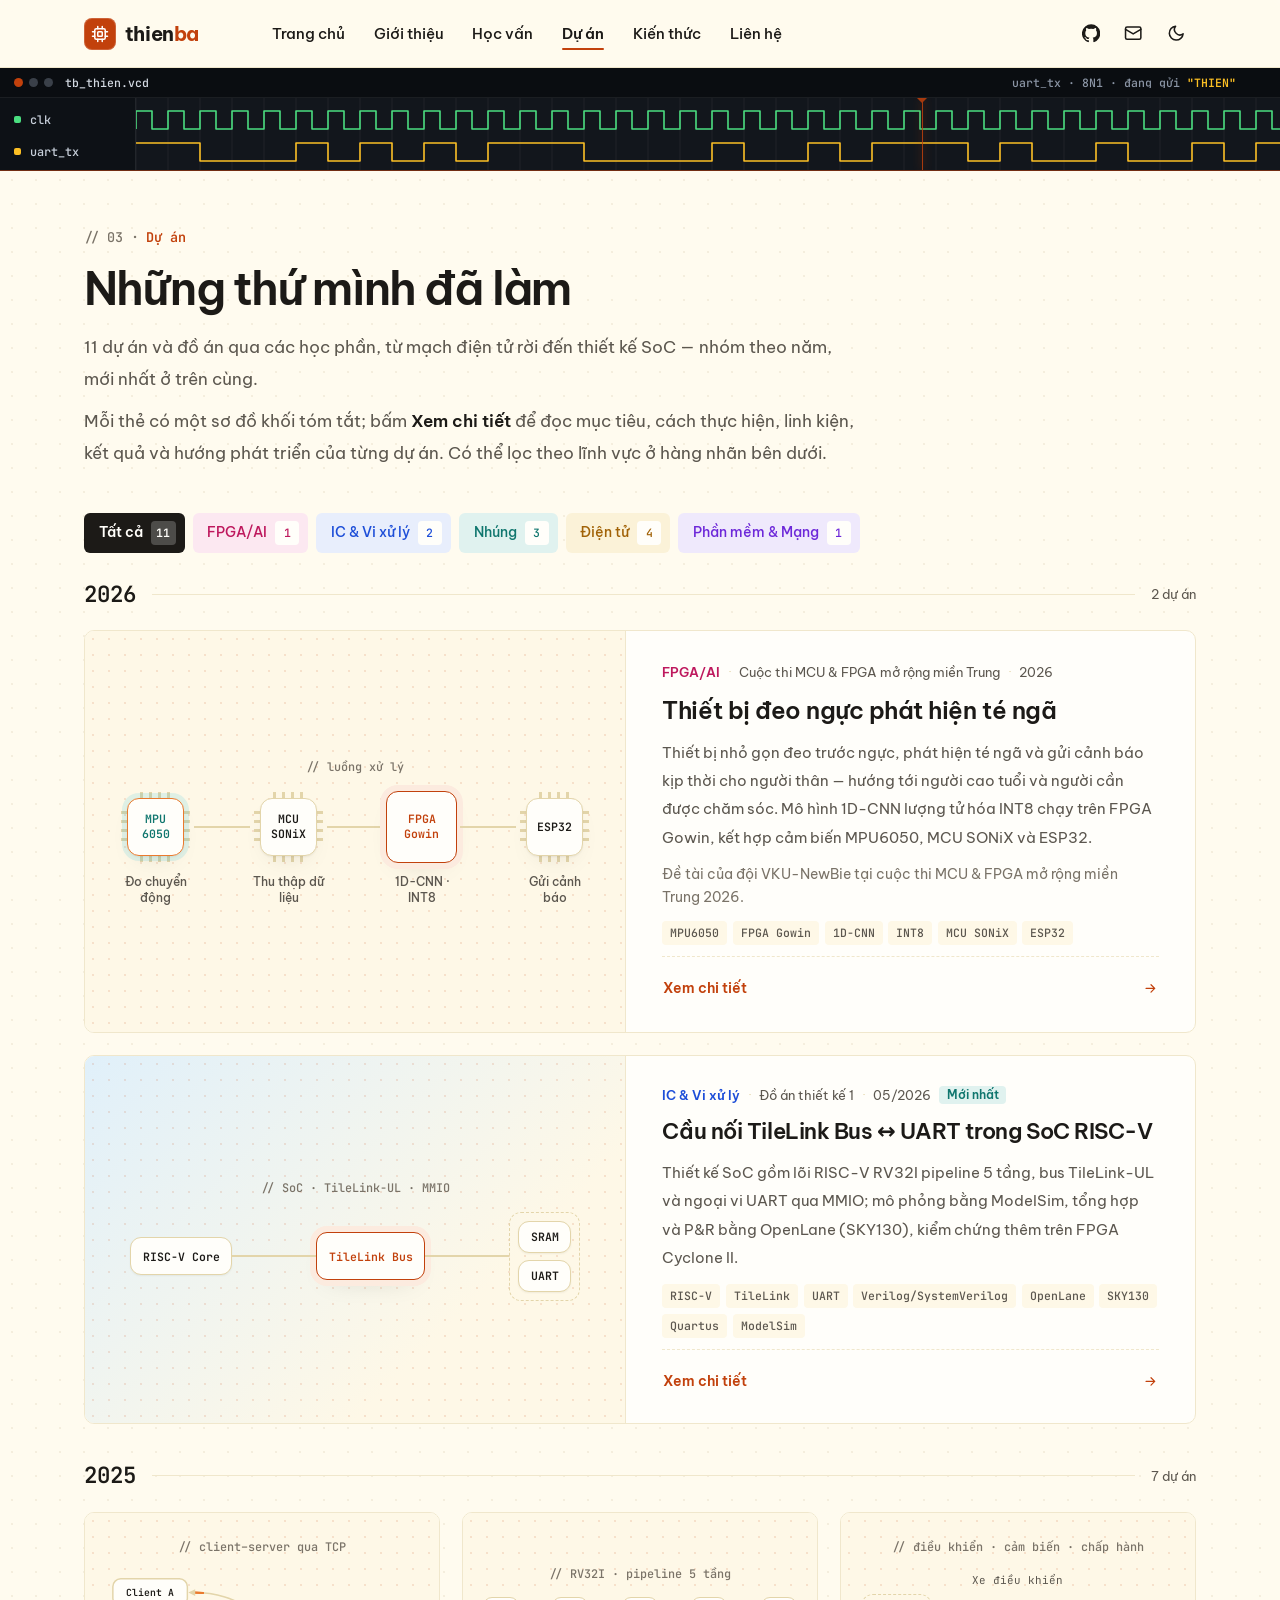
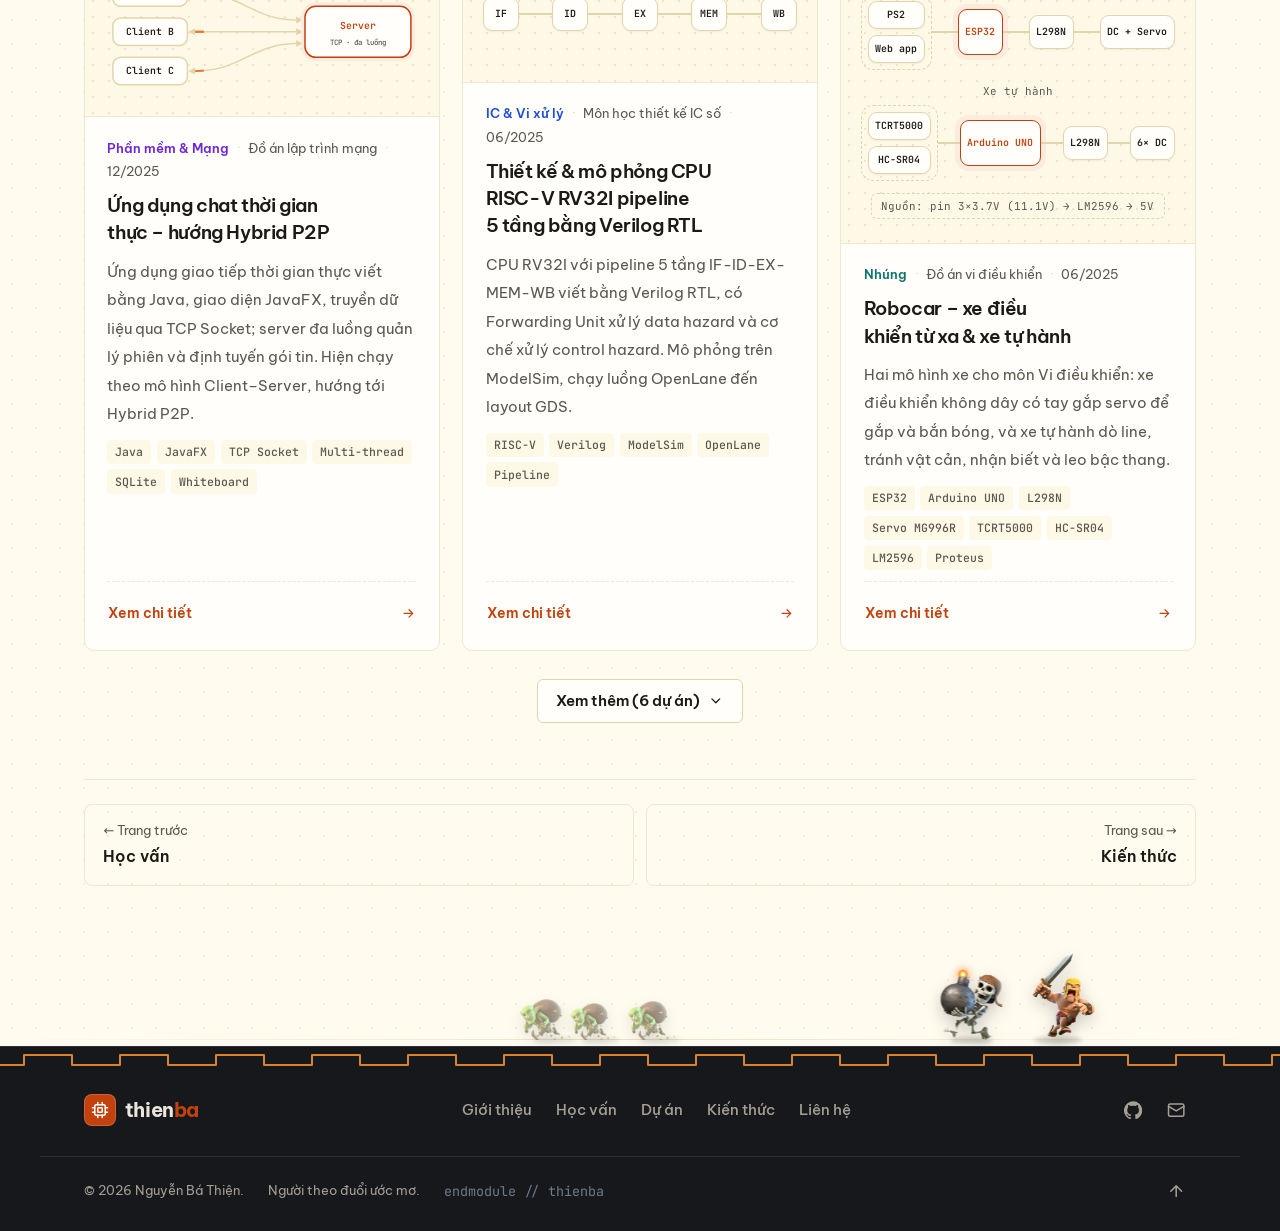
==== commit 6adc0c18: "Đồ án cơ sở 1 chuyển về năm 2024, xóa thông tin GVHD; sửa nút Xem thêm bị ẩn ở trang Dự án - Mạch bá" ====
--- a/du-an.html
+++ b/du-an.html
@@ -230,8 +230,8 @@
           <!-- Các thẻ dự án khác được chèn vào đây bằng JS -->
         </div>
         <p class="projects-empty" id="projects-empty" hidden>Chưa có dự án nào trong nhóm này.</p>
-        <!-- Nút Xem thêm / Thu gọn: chỉ hiện khi số dự án vượt PROJECT_LIMIT (trong JS) -->
-        <div class="projects-more" id="projects-more-wrap" hidden><div class="projects-more" id="projects-more-wrap" hidden>
+        <!-- Nút Xem thêm / Thu gọn: chỉ hiện khi số dự án vượt PROJECT_LIMIT (trong assets/site.js) -->
+        <div class="projects-more" id="projects-more-wrap" hidden>
           <button class="btn btn--outline" id="projects-more" type="button" aria-expanded="false" aria-controls="projects-grid">
             <span id="projects-more-label">Xem thêm</span>
             <svg class="icon" aria-hidden="true"><use href="#i-chevron-down"/></svg>
@@ -316,6 +316,6 @@
   </a>
 
   <!-- Mã dùng chung của cả 5 trang -->
-  <script src="assets/site.js?v=9e08942f"></script>
+  <script src="assets/site.js?v=ce823f04"></script>
 </body>
 </html>
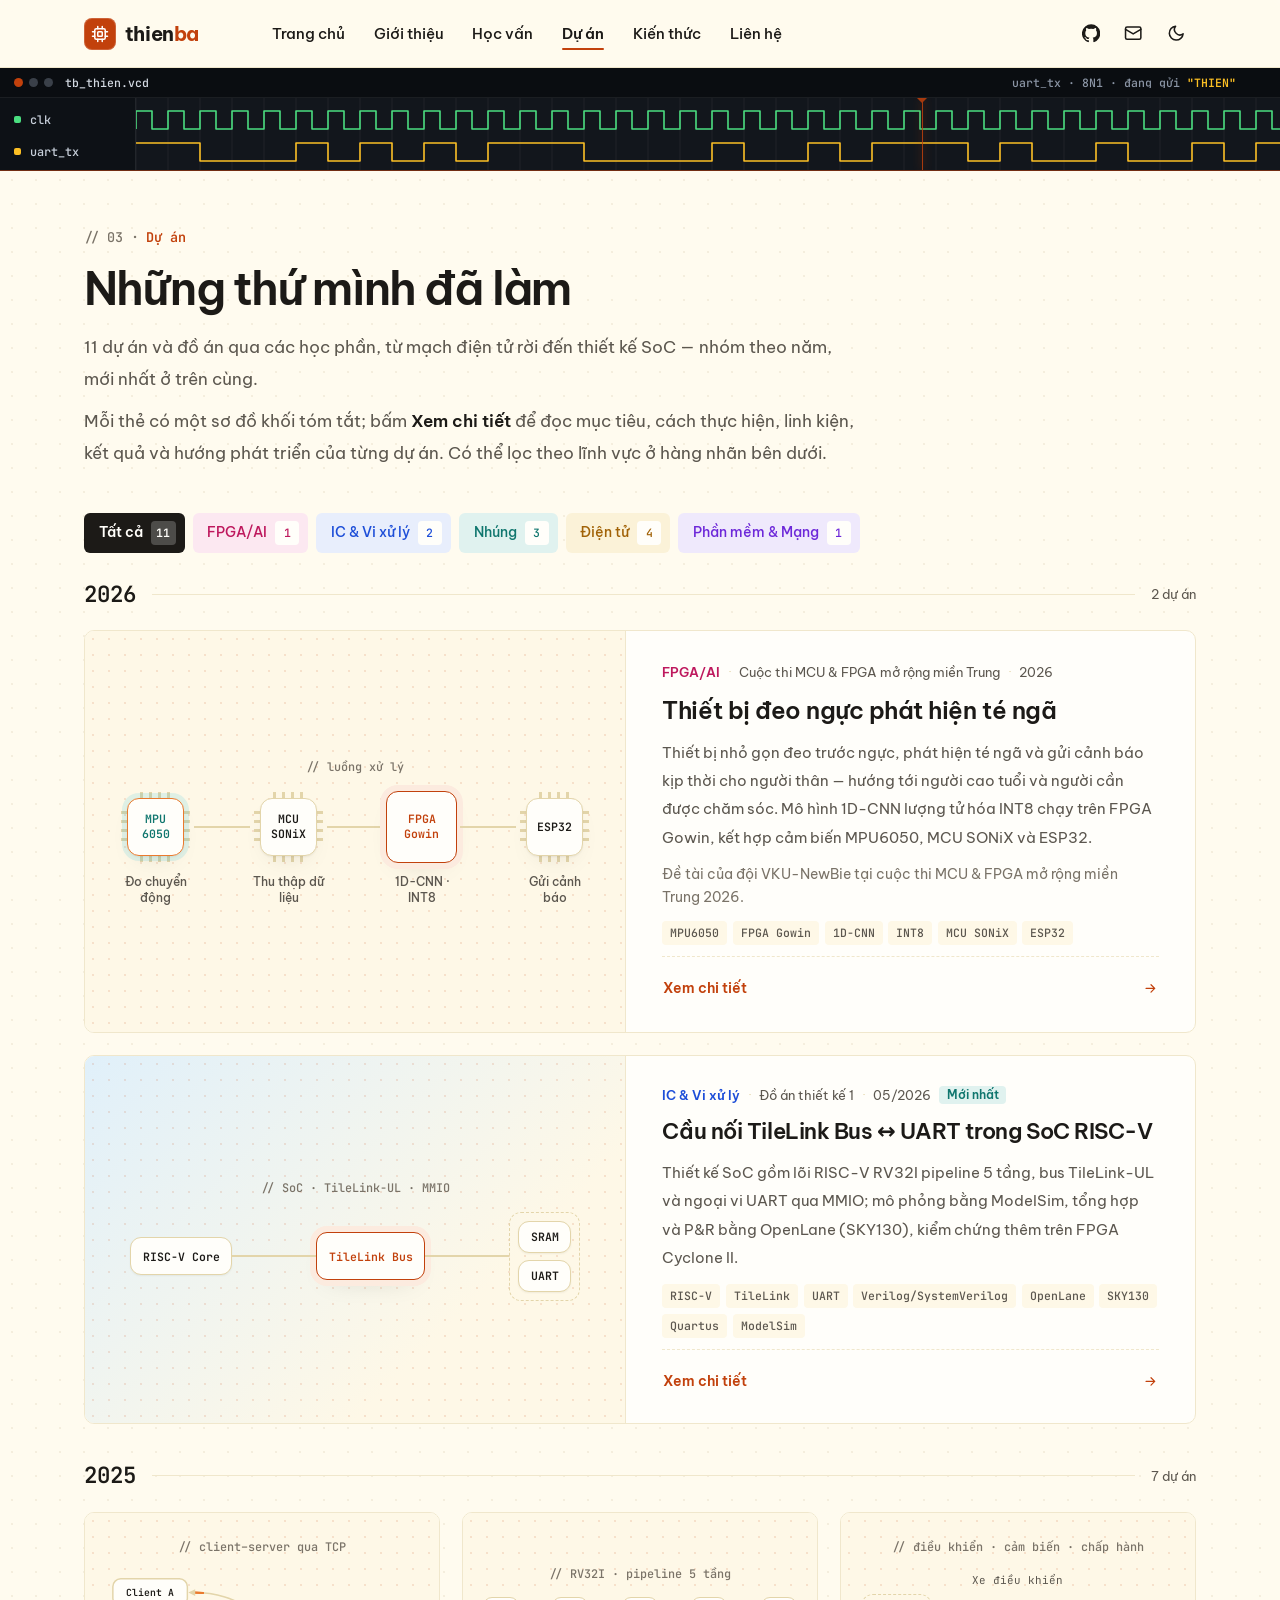
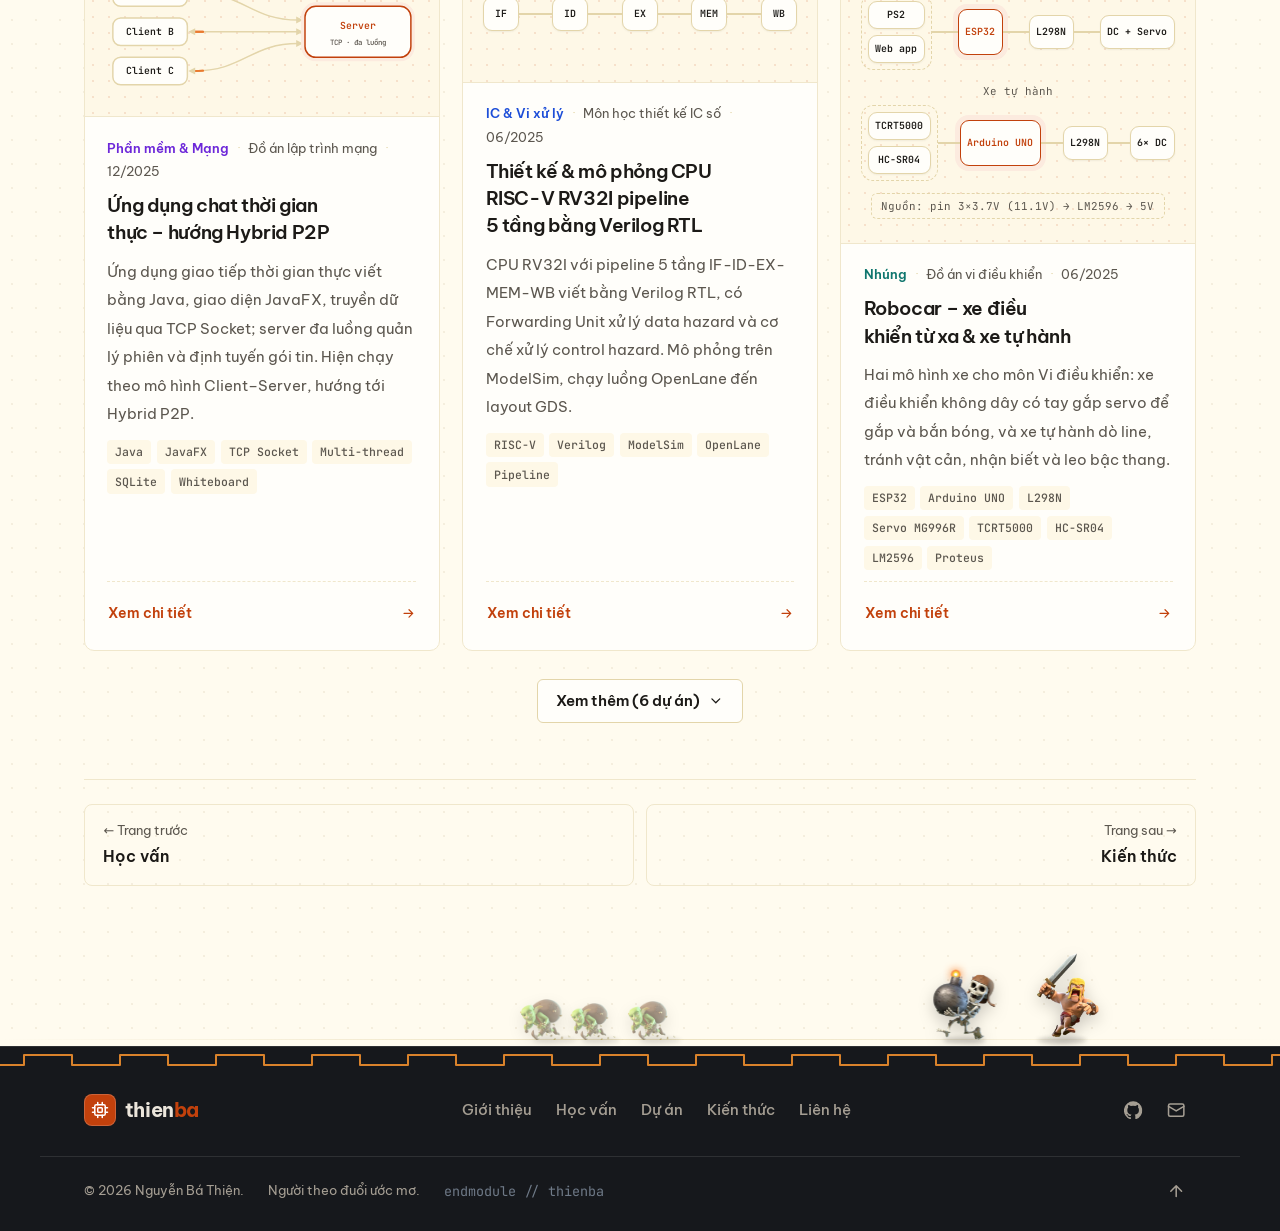
==== commit 285083ee: "Thêm nhân vật Druid ở Trang chủ: tia hồi máu cho đồng đội, bấm vào để hồi máu cả vùng Co-Authored-By" ====
--- a/du-an.html
+++ b/du-an.html
@@ -47,7 +47,7 @@
   </script>
 
   <!-- Giao diện chung của cả 5 trang -->
-  <link rel="stylesheet" href="assets/site.css?v=7c90912a">
+  <link rel="stylesheet" href="assets/site.css?v=ad7a8785">
 </head>
 <body>
   <!-- Bộ biểu tượng SVG dùng chung (không cần sửa) -->
@@ -316,6 +316,6 @@
   </a>
 
   <!-- Mã dùng chung của cả 5 trang -->
-  <script src="assets/site.js?v=ce823f04"></script>
+  <script src="assets/site.js?v=f04e0dd5"></script>
 </body>
 </html>
--- a/assets/site.css
+++ b/assets/site.css
@@ -3107,6 +3107,105 @@
   transition: opacity 0.3s;
 }
 
+/* ----- Druid: chống gậy đi chậm, quả cầu vàng trên gậy phát sáng, bắn tia hồi máu cho đồng đội ----- */
+.barb--druid { width: calc(92px * var(--s, 1)); }
+.barb--druid::after { left: 26%; right: 12%; height: 9px; bottom: -4px; }   /* bóng lệch phải vì gậy ở bên trái */
+.barb--druid.is-run .barb-sprite    { animation: druid-walk 0.9s infinite; }
+.barb--druid.is-run::after          { animation: giant-shadow 0.45s infinite; }
+.barb--druid.is-idle .barb-sprite   { animation-duration: 2.2s; }
+.barb--druid.is-attack .barb-sprite { animation: druid-cast 1s var(--ease) both; }
+.barb--druid .barb-slash {             /* quầng sáng của quả cầu, nhịp nhẹ liên tục */
+  left: -2%; top: 3%;
+  width: 34%;
+  border: 0;
+  background: radial-gradient(circle, rgb(255 251 200 / 0.95) 0 12%, rgb(250 204 21 / 0.6) 34%, rgb(234 179 8 / 0.22) 55%, transparent 72%);
+  filter: blur(2px);
+  mix-blend-mode: screen;
+  opacity: 0.45;
+  animation: druid-orb 1.8s ease-in-out infinite alternate;
+}
+.barb--druid.is-attack .barb-slash { animation: druid-orb-flash 1s ease-out both; }
+@keyframes druid-walk {               /* bước nặng nề, lắc người theo nhịp gậy */
+  0%, 100% { translate: 0 0;    rotate: -2deg; scale: 1.02 0.98; }
+  25%      { translate: 0 -4px; rotate: 0deg;  scale: 0.99 1.01; }
+  50%      { translate: 0 0;    rotate: 2deg;  scale: 1.02 0.98; }
+  75%      { translate: 0 -4px; rotate: 0deg;  scale: 0.99 1.01; }
+}
+@keyframes druid-cast {               /* giơ gậy lên → chống xuống, quả cầu bừng sáng */
+  0%   { translate: 0 0;      rotate: 0deg;  scale: 1 1; }
+  35%  { translate: -3px -9px; rotate: -6deg; scale: 0.98 1.04; }
+  55%  { translate: 2px -2px; rotate: 3deg;  scale: 1.04 0.97; }
+  100% { translate: 0 0;      rotate: 0deg;  scale: 1 1; }
+}
+@keyframes druid-orb { from { opacity: 0.3; scale: 0.9; } to { opacity: 0.65; scale: 1.1; } }
+@keyframes druid-orb-flash {
+  0%   { opacity: 0.45; scale: 1; }
+  40%  { opacity: 1;    scale: 1.9; }
+  100% { opacity: 0.45; scale: 1; }
+}
+/* Quân được hồi máu: viền sáng xanh lá */
+.barb.is-healed .barb-sprite img { filter: drop-shadow(0 0 7px rgb(74 222 128 / 0.95)) drop-shadow(0 6px 8px rgb(0 0 0 / 0.2)); }
+/* Tia hồi máu (JS đặt độ dài + góc xoay), vòng sáng dưới chân, dấu + bay lên, hào quang khi hồi cả vùng */
+.heal-beam {
+  position: absolute;
+  height: 6px;
+  margin-bottom: -3px;
+  border-radius: 6px;
+  transform-origin: 0 50%;
+  background: linear-gradient(90deg, rgb(253 224 71 / 0.95), rgb(134 239 172 / 0.9) 60%, rgb(74 222 128 / 0.25));
+  box-shadow: 0 0 10px rgb(250 204 21 / 0.8), 0 0 18px rgb(74 222 128 / 0.6);
+  pointer-events: none;
+  animation: heal-beam 0.55s ease-out forwards;
+}
+@keyframes heal-beam {
+  0%   { opacity: 0; scale: 0 1; }
+  30%  { opacity: 1; scale: 1 1; }
+  100% { opacity: 0; scale: 1 0.3; }
+}
+.heal-ring {
+  position: absolute;
+  width: 56px; height: 14px;
+  margin: 0 0 -5px -28px;
+  border-radius: 50%;
+  border: 2px solid #4ade80;
+  background: radial-gradient(ellipse, rgb(134 239 172 / 0.45), transparent 70%);
+  box-shadow: 0 0 12px #22c55e;
+  pointer-events: none;
+  animation: summon-ring 0.9s ease-out forwards;
+}
+.heal-plus {
+  position: absolute;
+  width: 12px; height: 12px;
+  margin-left: -6px;
+  color: #16a34a;
+  font: 800 15px/12px var(--font);
+  text-shadow: 0 0 6px rgb(74 222 128 / 0.9);
+  pointer-events: none;
+  animation: heal-plus 0.9s ease-out both;
+}
+.heal-plus::before { content: "+"; }
+@keyframes heal-plus {
+  0%   { opacity: 0; translate: 0 4px;   scale: 0.6; }
+  25%  { opacity: 1;                     scale: 1.15; }
+  100% { opacity: 0; translate: 0 -34px; scale: 0.9; }
+}
+.heal-aura {
+  position: absolute;
+  width: 120px; height: 30px;
+  margin: 0 0 -10px -60px;
+  border-radius: 50%;
+  border: 3px solid #facc15;
+  background: radial-gradient(ellipse, rgb(253 224 71 / 0.35), rgb(74 222 128 / 0.15) 55%, transparent 72%);
+  box-shadow: 0 0 18px #facc15, inset 0 0 14px #4ade80;
+  pointer-events: none;
+  animation: heal-aura 1.1s ease-out forwards;
+}
+@keyframes heal-aura {
+  0%   { scale: 0.2;     opacity: 0; }
+  25%  { scale: 1;       opacity: 1; }
+  100% { scale: 3.2 2.4; opacity: 0; }
+}
+
 /* ----- Đường chạy ở đáy các mục khác (JS tạo) ----- */
 .section.has-lane {
   position: relative;
@@ -3138,6 +3237,7 @@
   .barb--balloon { width: calc(44px * var(--s, 1)); }
   .barb--dragon { width: calc(64px * var(--s, 1)); }
   .barb--bowler { width: calc(62px * var(--s, 1)); }
+  .barb--druid { width: calc(70px * var(--s, 1)); }
   .section.has-lane { padding-bottom: calc(clamp(3.5rem, 7vw, 5.5rem) + 76px); }
   .barb-lane.barb-lane--section { height: 200px; }
 }
